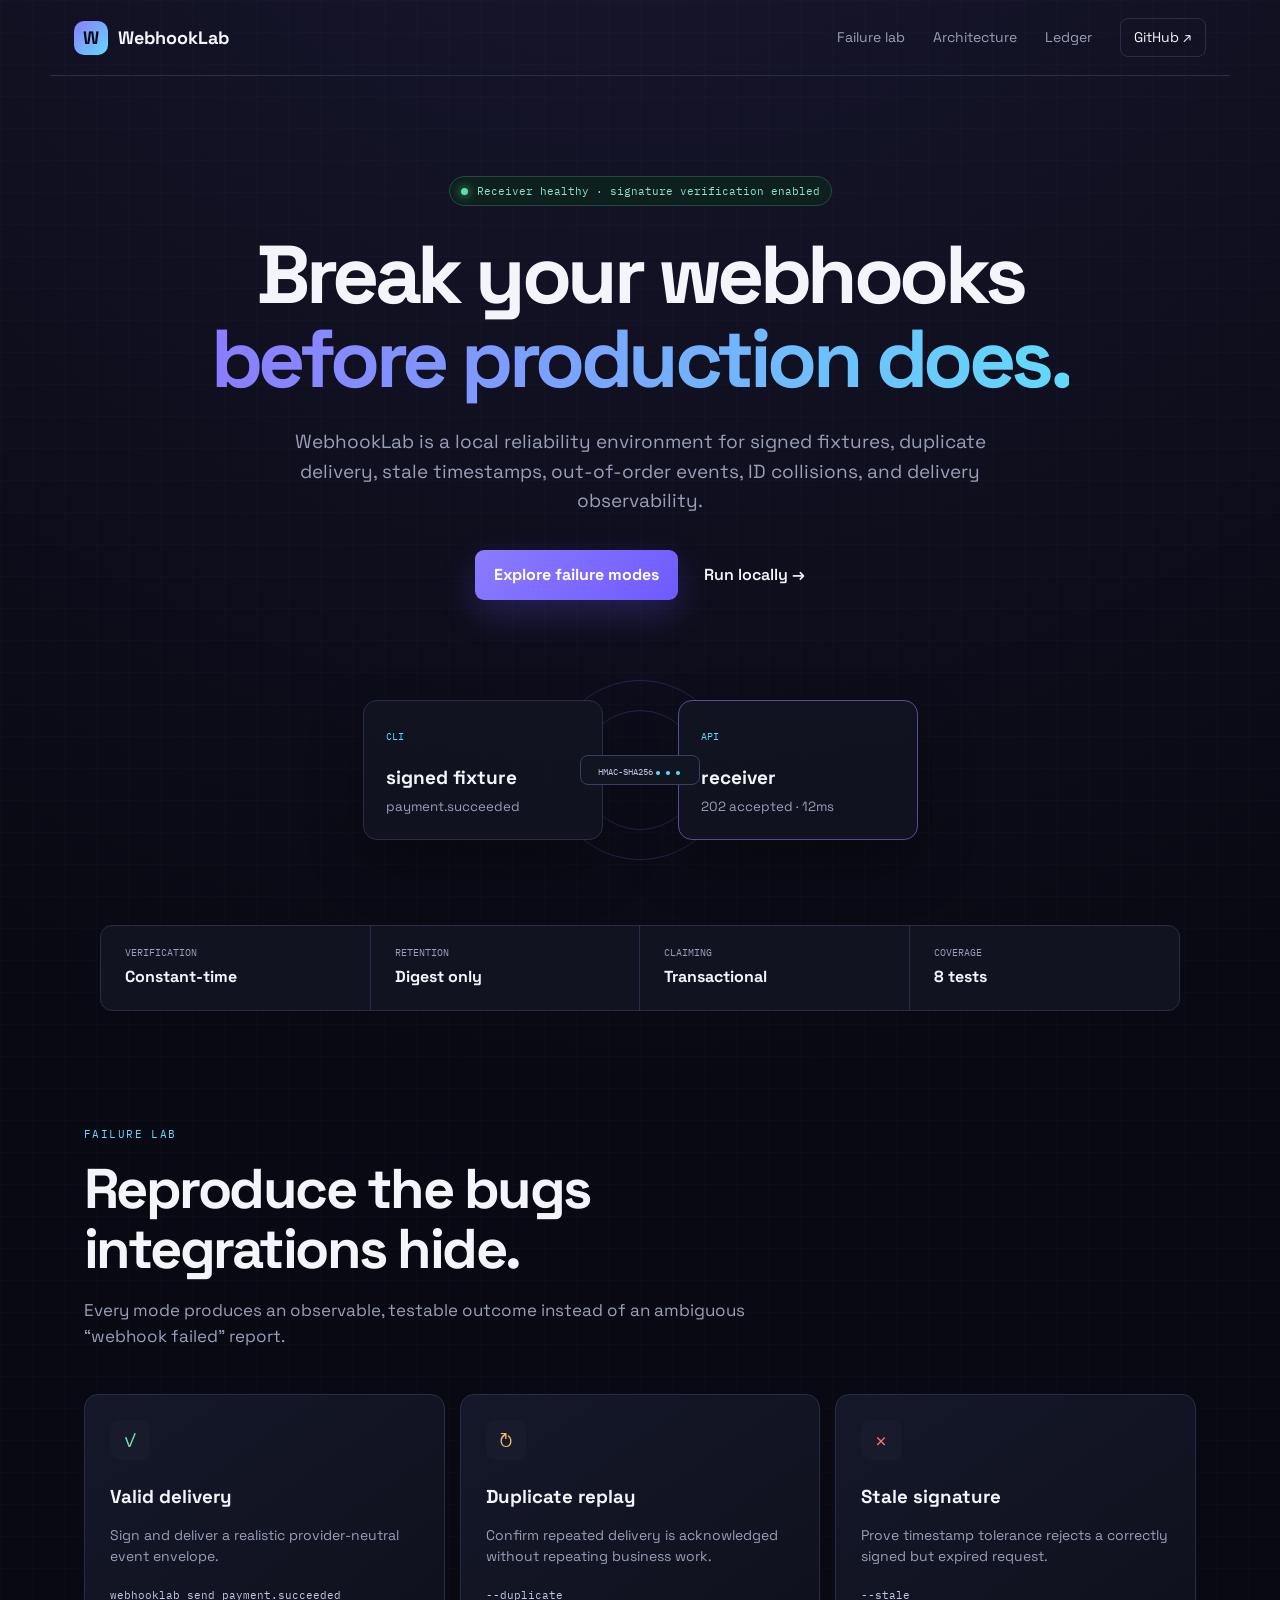
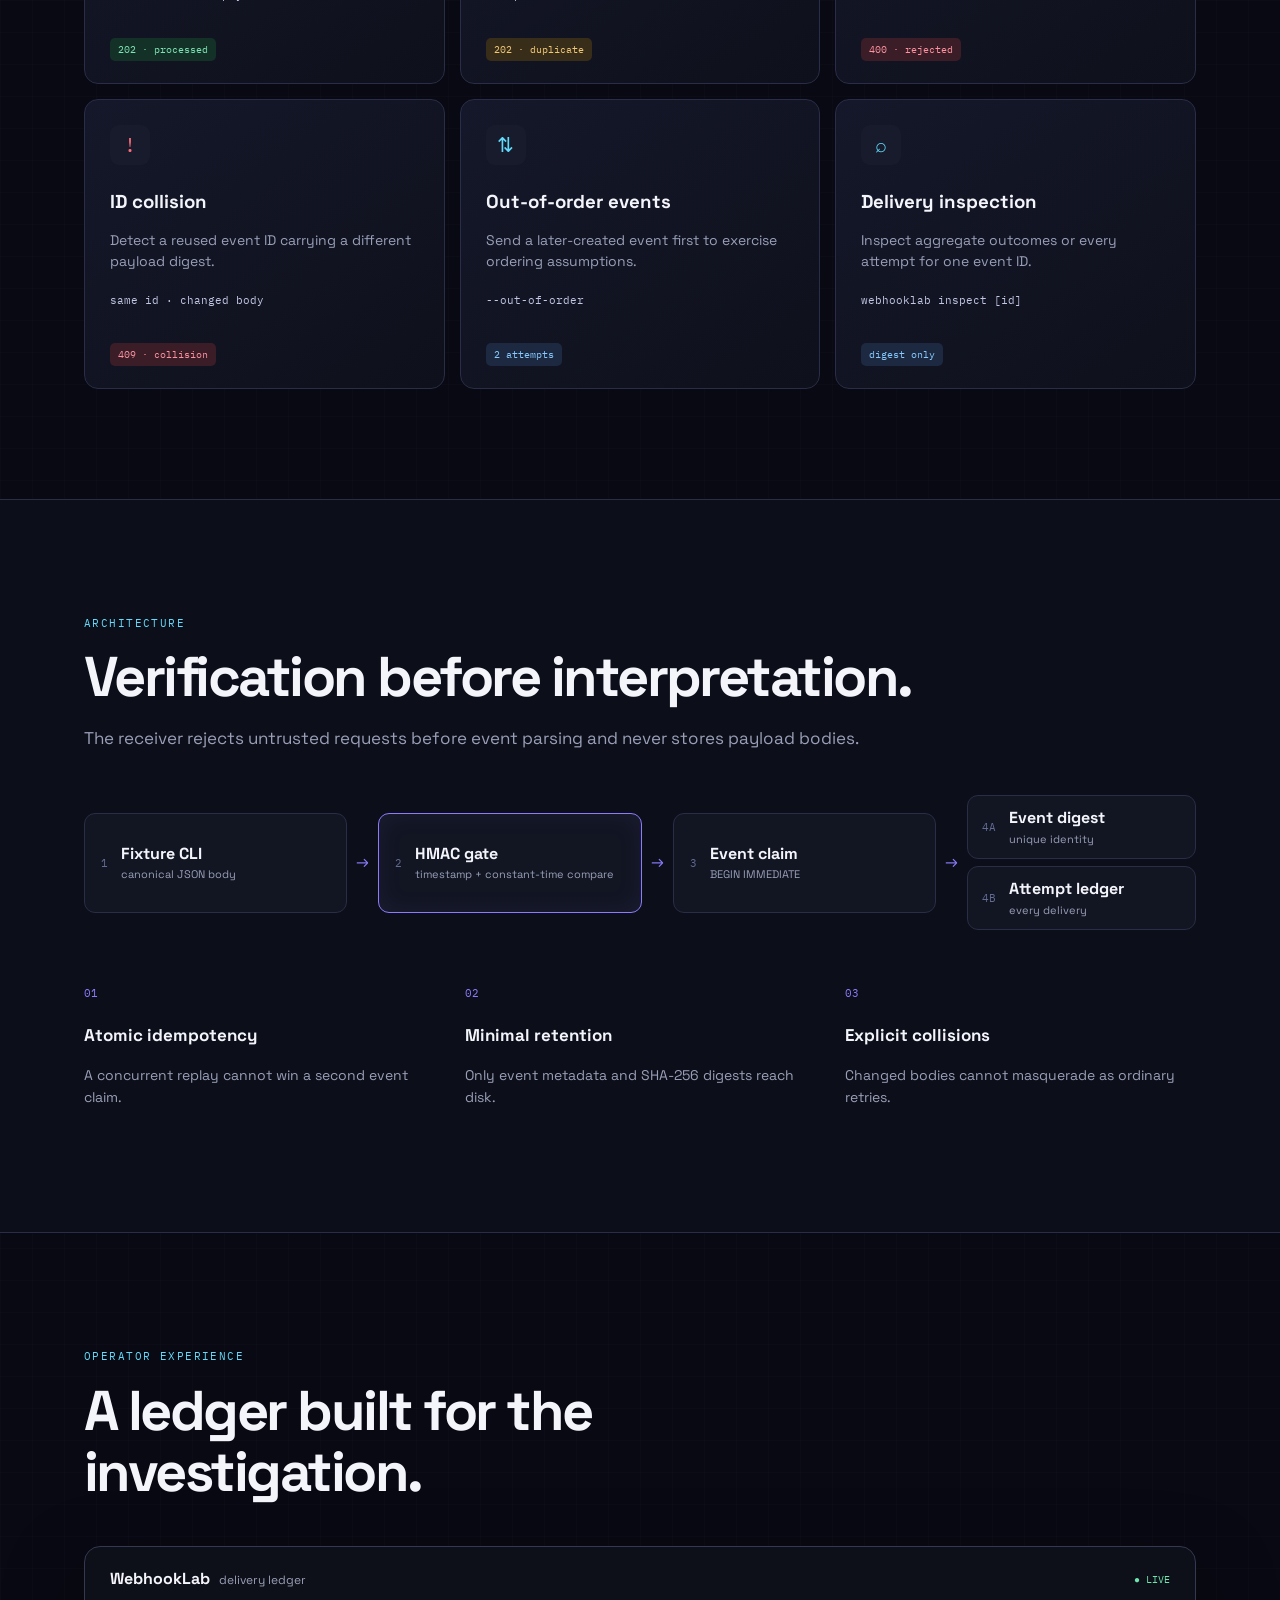
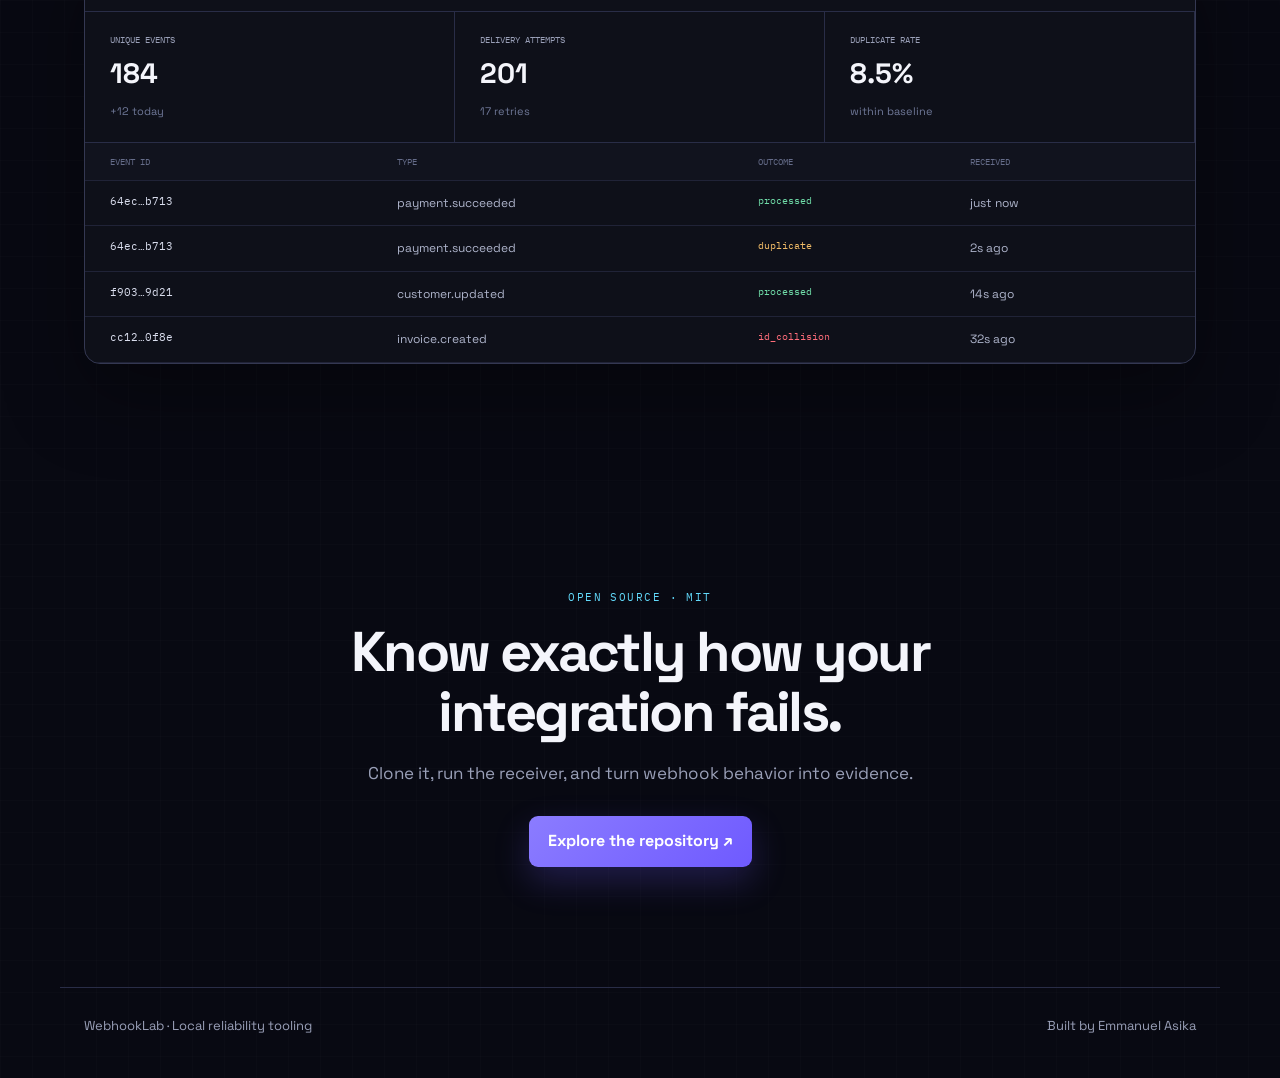
==== docs/index.html @ af089aa2 "Build production-grade support engineering portfolio project" ====
<!doctype html>
<html lang="en">
<head>
  <meta charset="utf-8">
  <meta name="viewport" content="width=device-width, initial-scale=1">
  <meta name="description" content="WebhookLab makes signature, replay, ordering, and delivery failures reproducible.">
  <meta property="og:title" content="WebhookLab — Reliability before production">
  <meta property="og:description" content="A local webhook delivery, replay, and observability lab.">
  <title>WebhookLab — Reliability before production</title>
  <link rel="stylesheet" href="site.css">
</head>
<body>
  <div class="noise"></div>
  <nav>
    <a class="brand" href="#top"><span>W</span> WebhookLab</a>
    <div class="nav-links"><a href="#failure-lab">Failure lab</a><a href="#architecture">Architecture</a><a href="#ledger">Ledger</a><a class="github" href="https://github.com/Emmanuelasika/WebhookLab">GitHub ↗</a></div>
  </nav>

  <main id="top">
    <section class="hero">
      <div class="signal"><i></i> Receiver healthy · signature verification enabled</div>
      <h1>Break your webhooks<br><em>before production does.</em></h1>
      <p>WebhookLab is a local reliability environment for signed fixtures, duplicate delivery, stale timestamps, out-of-order events, ID collisions, and delivery observability.</p>
      <div class="actions"><a class="primary" href="#failure-lab">Explore failure modes</a><a href="https://github.com/Emmanuelasika/WebhookLab#quick-start">Run locally →</a></div>
      <div class="delivery-visual">
        <div class="endpoint source"><span>CLI</span><b>signed fixture</b><small>payment.succeeded</small></div>
        <div class="packet"><span>HMAC-SHA256</span><i></i><i></i><i></i></div>
        <div class="endpoint receiver"><span>API</span><b>receiver</b><small>202 accepted · 12ms</small></div>
        <div class="pulse p1"></div><div class="pulse p2"></div>
      </div>
    </section>

    <section class="metrics">
      <div><span>Verification</span><strong>Constant-time</strong></div>
      <div><span>Retention</span><strong>Digest only</strong></div>
      <div><span>Claiming</span><strong>Transactional</strong></div>
      <div><span>Coverage</span><strong>8 tests</strong></div>
    </section>

    <section id="failure-lab" class="section">
      <div class="heading"><span>FAILURE LAB</span><h2>Reproduce the bugs integrations hide.</h2><p>Every mode produces an observable, testable outcome instead of an ambiguous “webhook failed” report.</p></div>
      <div class="modes">
        <article><div class="icon good">✓</div><h3>Valid delivery</h3><p>Sign and deliver a realistic provider-neutral event envelope.</p><code>webhooklab send payment.succeeded</code><span class="result ok">202 · processed</span></article>
        <article><div class="icon warn">↻</div><h3>Duplicate replay</h3><p>Confirm repeated delivery is acknowledged without repeating business work.</p><code>--duplicate</code><span class="result duplicate">202 · duplicate</span></article>
        <article><div class="icon bad">×</div><h3>Stale signature</h3><p>Prove timestamp tolerance rejects a correctly signed but expired request.</p><code>--stale</code><span class="result rejected">400 · rejected</span></article>
        <article><div class="icon collision">!</div><h3>ID collision</h3><p>Detect a reused event ID carrying a different payload digest.</p><code>same id · changed body</code><span class="result rejected">409 · collision</span></article>
        <article><div class="icon order">⇅</div><h3>Out-of-order events</h3><p>Send a later-created event first to exercise ordering assumptions.</p><code>--out-of-order</code><span class="result neutral">2 attempts</span></article>
        <article><div class="icon inspect">⌕</div><h3>Delivery inspection</h3><p>Inspect aggregate outcomes or every attempt for one event ID.</p><code>webhooklab inspect [id]</code><span class="result neutral">digest only</span></article>
      </div>
    </section>

    <section id="architecture" class="section dark-band">
      <div class="heading"><span>ARCHITECTURE</span><h2>Verification before interpretation.</h2><p>The receiver rejects untrusted requests before event parsing and never stores payload bodies.</p></div>
      <div class="architecture">
        <div class="lane"><b>1</b><div><strong>Fixture CLI</strong><small>canonical JSON body</small></div></div><i>→</i>
        <div class="lane key"><b>2</b><div><strong>HMAC gate</strong><small>timestamp + constant-time compare</small></div></div><i>→</i>
        <div class="lane"><b>3</b><div><strong>Event claim</strong><small>BEGIN IMMEDIATE</small></div></div><i>→</i>
        <div class="branch"><div class="lane"><b>4A</b><div><strong>Event digest</strong><small>unique identity</small></div></div><div class="lane"><b>4B</b><div><strong>Attempt ledger</strong><small>every delivery</small></div></div></div>
      </div>
      <div class="invariants"><div><b>01</b><h3>Atomic idempotency</h3><p>A concurrent replay cannot win a second event claim.</p></div><div><b>02</b><h3>Minimal retention</h3><p>Only event metadata and SHA-256 digests reach disk.</p></div><div><b>03</b><h3>Explicit collisions</h3><p>Changed bodies cannot masquerade as ordinary retries.</p></div></div>
    </section>

    <section id="ledger" class="section">
      <div class="heading"><span>OPERATOR EXPERIENCE</span><h2>A ledger built for the investigation.</h2></div>
      <div class="dashboard">
        <div class="dash-top"><div><b>WebhookLab</b><span>delivery ledger</span></div><span class="live">● LIVE</span></div>
        <div class="dash-metrics"><div><small>UNIQUE EVENTS</small><strong>184</strong><em>+12 today</em></div><div><small>DELIVERY ATTEMPTS</small><strong>201</strong><em>17 retries</em></div><div><small>DUPLICATE RATE</small><strong>8.5%</strong><em>within baseline</em></div></div>
        <div class="table">
          <div class="tr head"><span>EVENT ID</span><span>TYPE</span><span>OUTCOME</span><span>RECEIVED</span></div>
          <div class="tr"><code>64ec…b713</code><span>payment.succeeded</span><b class="ok">processed</b><span>just now</span></div>
          <div class="tr"><code>64ec…b713</code><span>payment.succeeded</span><b class="dupe">duplicate</b><span>2s ago</span></div>
          <div class="tr"><code>f903…9d21</code><span>customer.updated</span><b class="ok">processed</b><span>14s ago</span></div>
          <div class="tr"><code>cc12…0f8e</code><span>invoice.created</span><b class="fail">id_collision</b><span>32s ago</span></div>
        </div>
      </div>
    </section>

    <section class="section final"><span>OPEN SOURCE · MIT</span><h2>Know exactly how your integration fails.</h2><p>Clone it, run the receiver, and turn webhook behavior into evidence.</p><a class="primary" href="https://github.com/Emmanuelasika/WebhookLab">Explore the repository ↗</a></section>
  </main>
  <footer><span>WebhookLab · Local reliability tooling</span><a href="https://github.com/Emmanuelasika">Built by Emmanuel Asika</a></footer>
</body>
</html>
---- docs/site.css ----
@import url('https://fonts.googleapis.com/css2?family=IBM+Plex+Mono:wght@400;500&family=Space+Grotesk:wght@400;500;600;700&display=swap');
:root{--bg:#080912;--panel:#111321;--panel2:#15182a;--line:#292d47;--text:#f4f5fb;--muted:#999fb7;--violet:#8b7cff;--cyan:#62dafb;--red:#ff6d7a;--amber:#f2bc67;--mono:'IBM Plex Mono',monospace;--sans:'Space Grotesk',sans-serif}*{box-sizing:border-box}html{scroll-behavior:smooth}body{margin:0;background:var(--bg);color:var(--text);font-family:var(--sans);line-height:1.55;background-image:radial-gradient(circle at 50% -10%,rgba(139,124,255,.14),transparent 32%),linear-gradient(rgba(255,255,255,.012) 1px,transparent 1px),linear-gradient(90deg,rgba(255,255,255,.012) 1px,transparent 1px);background-size:auto,32px 32px,32px 32px}.noise{display:none}a{color:inherit;text-decoration:none}nav{height:76px;max-width:1180px;padding:0 24px;margin:auto;display:flex;align-items:center;justify-content:space-between;border-bottom:1px solid var(--line)}.brand{font-size:18px;font-weight:700;display:flex;align-items:center;gap:10px}.brand span{width:34px;height:34px;display:grid;place-items:center;background:linear-gradient(135deg,var(--violet),var(--cyan));border-radius:10px;color:#090a11}.nav-links{display:flex;align-items:center;gap:28px;font-size:14px;color:var(--muted)}.nav-links a:hover{color:var(--text)}.github{padding:8px 13px;border:1px solid var(--line);border-radius:8px;color:var(--text)!important}.hero{max-width:1100px;margin:auto;text-align:center;padding:100px 24px 60px}.signal{display:inline-flex;gap:9px;align-items:center;padding:7px 11px;border:1px solid #224b43;background:#0d201e;border-radius:999px;color:#8de3c3;font:11px var(--mono)}.signal i{width:7px;height:7px;background:#62dda9;border-radius:50%;box-shadow:0 0 10px #62dda9}.hero h1{font-size:clamp(48px,7vw,82px);line-height:1.02;letter-spacing:-.055em;margin:27px auto}.hero h1 em{font-style:normal;background:linear-gradient(90deg,var(--violet),var(--cyan));-webkit-background-clip:text;background-clip:text;color:transparent}.hero>p{max-width:740px;margin:auto;color:var(--muted);font-size:19px}.actions{display:flex;align-items:center;justify-content:center;gap:26px;margin-top:34px;font-weight:600}.primary{display:inline-flex;background:linear-gradient(135deg,var(--violet),#6f5aff);padding:13px 19px;border-radius:9px;color:white;font-weight:700;box-shadow:0 14px 35px rgba(111,90,255,.24)}.delivery-visual{position:relative;margin:75px auto 0;max-width:820px;min-height:190px;display:flex;align-items:center;justify-content:center;gap:75px}.endpoint{position:relative;z-index:2;width:240px;text-align:left;padding:22px;border:1px solid var(--line);background:rgba(17,19,33,.96);border-radius:14px;box-shadow:0 25px 55px rgba(0,0,0,.3)}.endpoint>span{font:10px var(--mono);color:var(--cyan)}.endpoint b,.endpoint small{display:block}.endpoint b{font-size:19px;margin:15px 0 4px}.endpoint small{color:var(--muted)}.receiver{border-color:#554e97}.packet{position:absolute;left:50%;transform:translateX(-50%);width:120px;padding:7px;border:1px solid #39405f;border-radius:8px;background:#111522;font:9px var(--mono);color:#bdc4e4;z-index:3}.packet i{display:inline-block;width:4px;height:4px;border-radius:50%;background:var(--cyan);margin:8px 3px 0}.pulse{position:absolute;border:1px solid rgba(139,124,255,.2);width:120px;height:120px;border-radius:50%;left:50%;top:35px;transform:translateX(-50%)}.p2{width:180px;height:180px;top:5px}.metrics{max-width:1080px;margin:auto;display:grid;grid-template-columns:repeat(4,1fr);border:1px solid var(--line);border-radius:12px;background:var(--panel);overflow:hidden}.metrics div{padding:20px 24px;border-right:1px solid var(--line)}.metrics div:last-child{border:0}.metrics span,.metrics strong{display:block}.metrics span{color:var(--muted);font:10px var(--mono);text-transform:uppercase}.metrics strong{font-size:16px;margin-top:6px}.section{max-width:1160px;margin:auto;padding:110px 24px}.heading{max-width:700px;margin-bottom:44px}.heading>span,.final>span{font:11px var(--mono);letter-spacing:.13em;color:var(--cyan)}.heading h2,.final h2{font-size:clamp(36px,5vw,56px);line-height:1.08;letter-spacing:-.045em;margin:13px 0}.heading p,.final p{font-size:17px;color:var(--muted)}.modes{display:grid;grid-template-columns:repeat(3,1fr);gap:15px}.modes article{position:relative;min-height:290px;padding:25px;background:linear-gradient(145deg,var(--panel2),#0e101b);border:1px solid var(--line);border-radius:14px}.icon{width:40px;height:40px;display:grid;place-items:center;border-radius:9px;font:20px var(--mono);background:#171b2c}.icon.good{color:#70dda9}.icon.warn{color:var(--amber)}.icon.bad,.icon.collision{color:var(--red)}.icon.order,.icon.inspect{color:var(--cyan)}.modes h3{margin:22px 0 7px}.modes p{color:var(--muted);font-size:14px}.modes code{font:11px var(--mono);color:#c2c7e3}.result{position:absolute;bottom:22px;left:25px;font:10px var(--mono);padding:5px 8px;border-radius:5px}.result.ok{background:#133127;color:#7ee4b4}.result.duplicate{background:#382d19;color:#f1c778}.result.rejected{background:#3a1d26;color:#ff92a0}.result.neutral{background:#1c2940;color:#87caff}.dark-band{max-width:none;background:#0c0e19;border-top:1px solid var(--line);border-bottom:1px solid var(--line)}.dark-band>.heading,.architecture,.invariants{max-width:1112px;margin-left:auto;margin-right:auto}.architecture{display:flex;align-items:center}.architecture>i{font-style:normal;color:var(--violet);padding:0 9px}.lane{flex:1;min-height:100px;padding:16px;border:1px solid var(--line);border-radius:11px;background:#121522;display:flex;gap:13px;align-items:center}.lane b{font:11px var(--mono);color:#626b91}.lane strong,.lane small{display:block}.lane small{color:var(--muted);font-size:11px}.lane.key{border-color:var(--violet);box-shadow:inset 0 0 25px rgba(139,124,255,.08)}.branch{display:grid;gap:7px;flex:1}.branch .lane{min-height:48px;padding:10px 14px}.invariants{display:grid;grid-template-columns:repeat(3,1fr);gap:30px;margin-top:50px}.invariants b{font:11px var(--mono);color:var(--violet)}.invariants h3{font-size:17px}.invariants p{color:var(--muted);font-size:14px}.dashboard{border:1px solid #343852;background:#0e1019;border-radius:16px;box-shadow:0 30px 80px rgba(0,0,0,.35);overflow:hidden}.dash-top{height:65px;display:flex;align-items:center;justify-content:space-between;padding:0 25px;border-bottom:1px solid var(--line)}.dash-top div span{color:var(--muted);font-size:12px;margin-left:9px}.live{font:10px var(--mono);color:#6ee5ad}.dash-metrics{display:grid;grid-template-columns:repeat(3,1fr);border-bottom:1px solid var(--line)}.dash-metrics div{padding:22px 25px;border-right:1px solid var(--line)}.dash-metrics small,.dash-metrics strong,.dash-metrics em{display:block}.dash-metrics small{font:9px var(--mono);color:var(--muted)}.dash-metrics strong{font-size:28px;margin:7px 0}.dash-metrics em{font-style:normal;color:#6f7898;font-size:11px}.tr{display:grid;grid-template-columns:1.1fr 1.4fr .8fr .8fr;gap:12px;padding:13px 25px;border-bottom:1px solid #202337;font-size:12px;color:#aeb4cb}.tr.head{font:9px var(--mono);color:#656c89;background:#11131e}.tr code{font:11px var(--mono);color:#d9dded}.tr b{font:10px var(--mono)}.ok{color:#70dda9}.dupe{color:var(--amber)}.fail{color:var(--red)}.final{text-align:center;max-width:800px;padding-bottom:120px}.final p{margin-bottom:30px}footer{max-width:1160px;margin:auto;padding:28px 24px 42px;border-top:1px solid var(--line);display:flex;justify-content:space-between;color:var(--muted);font-size:13px}@media(max-width:850px){.nav-links>a:not(.github){display:none}.metrics{grid-template-columns:1fr 1fr}.metrics div:nth-child(2){border-right:0}.modes,.invariants{grid-template-columns:1fr 1fr}.architecture{display:grid;grid-template-columns:1fr}.architecture>i{text-align:center;transform:rotate(90deg)}.delivery-visual{gap:20px}.endpoint{width:210px}.packet{display:none}}@media(max-width:600px){.hero{padding-top:70px}.actions{flex-direction:column}.delivery-visual{display:grid;gap:15px}.endpoint{width:100%}.pulse{display:none}.modes,.invariants,.metrics,.dash-metrics{grid-template-columns:1fr}.metrics div,.dash-metrics div{border-right:0;border-bottom:1px solid var(--line)}.tr{grid-template-columns:1fr 1.2fr .8fr}.tr span:last-child{display:none}footer{display:block}footer a{display:block;margin-top:8px}}
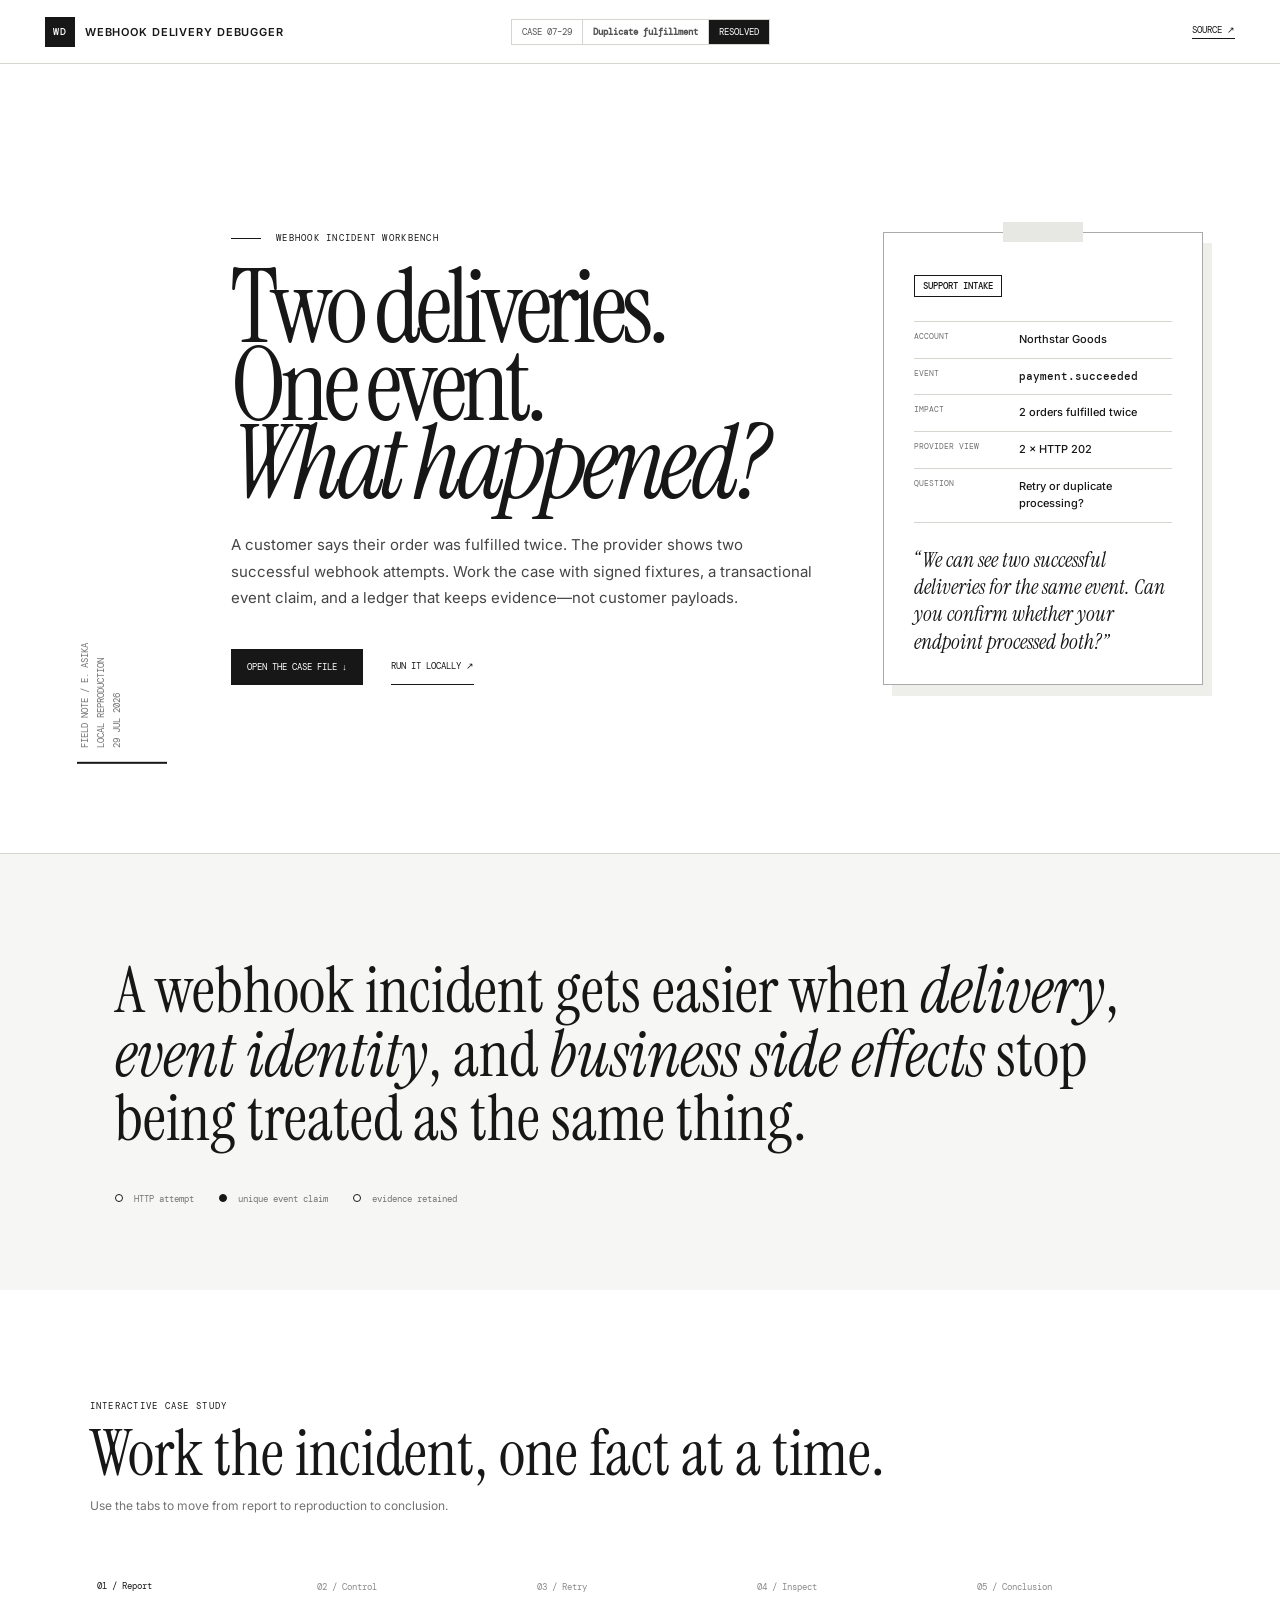
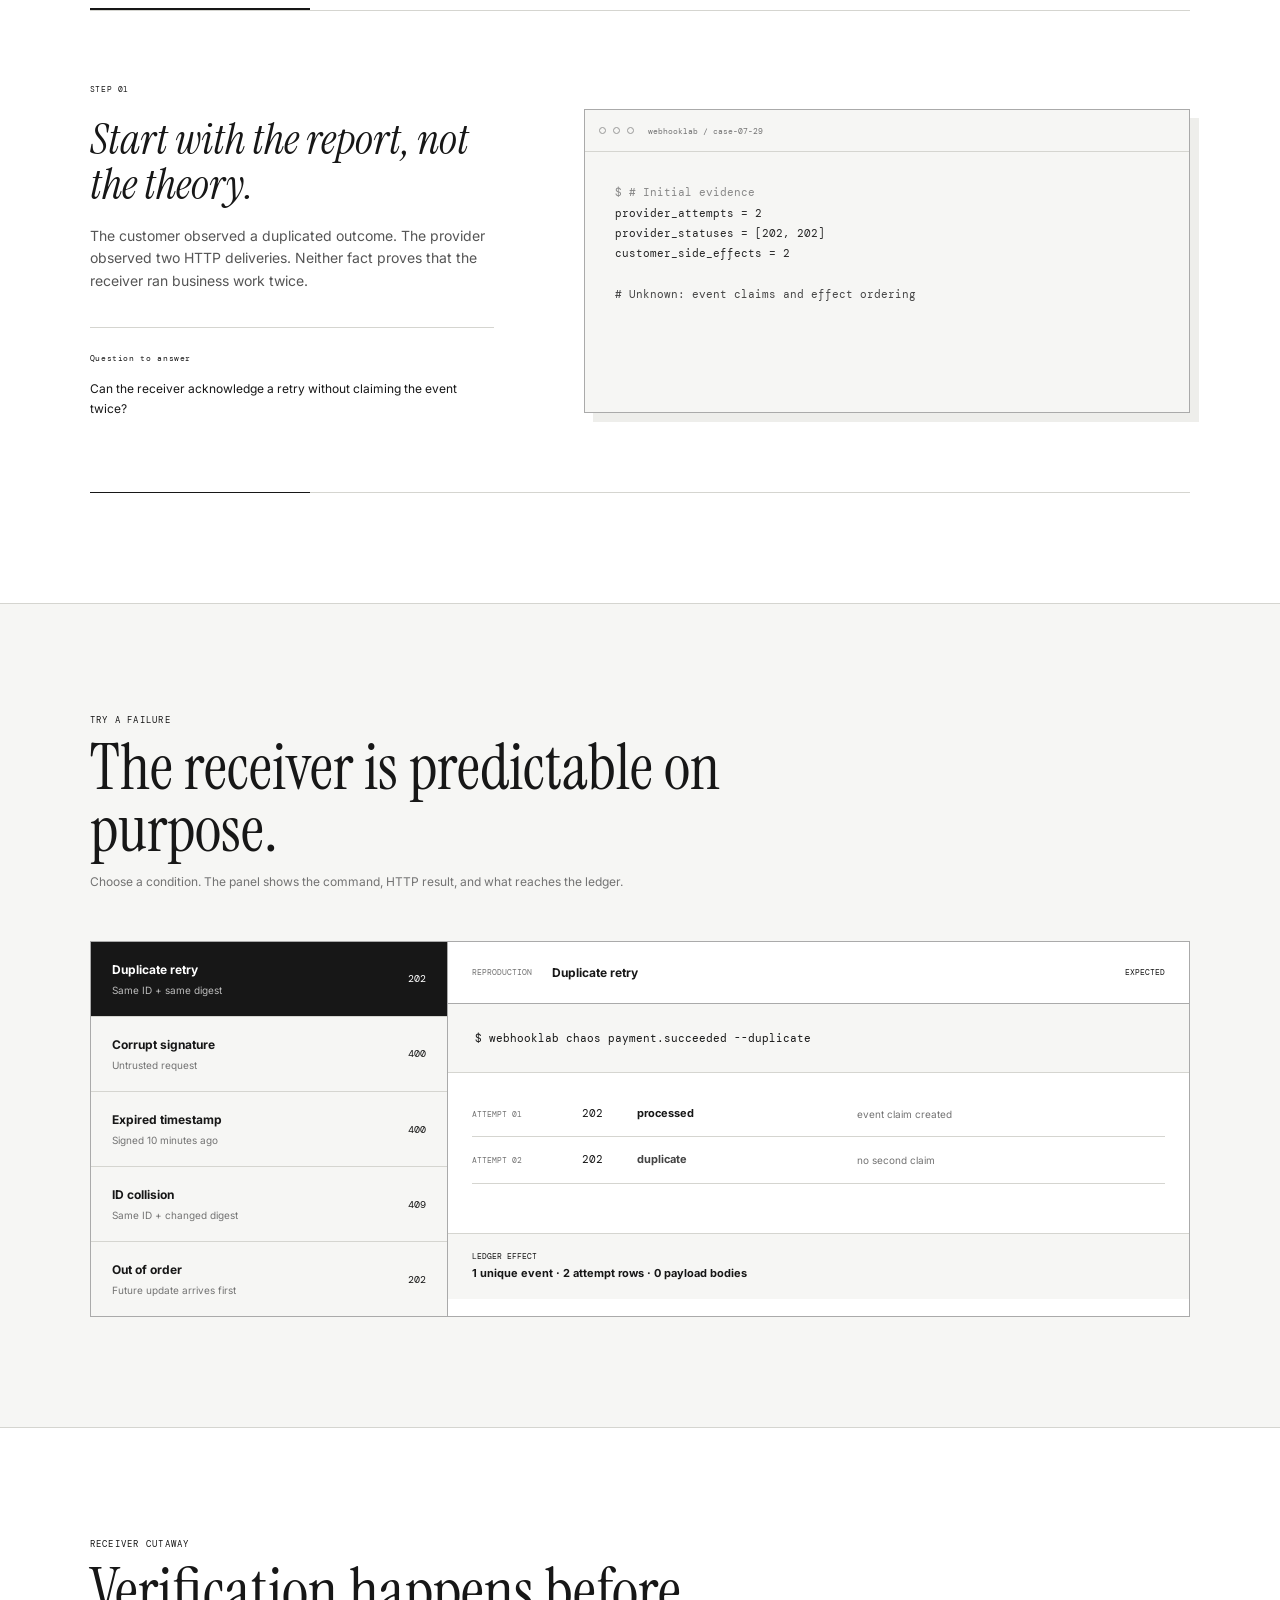
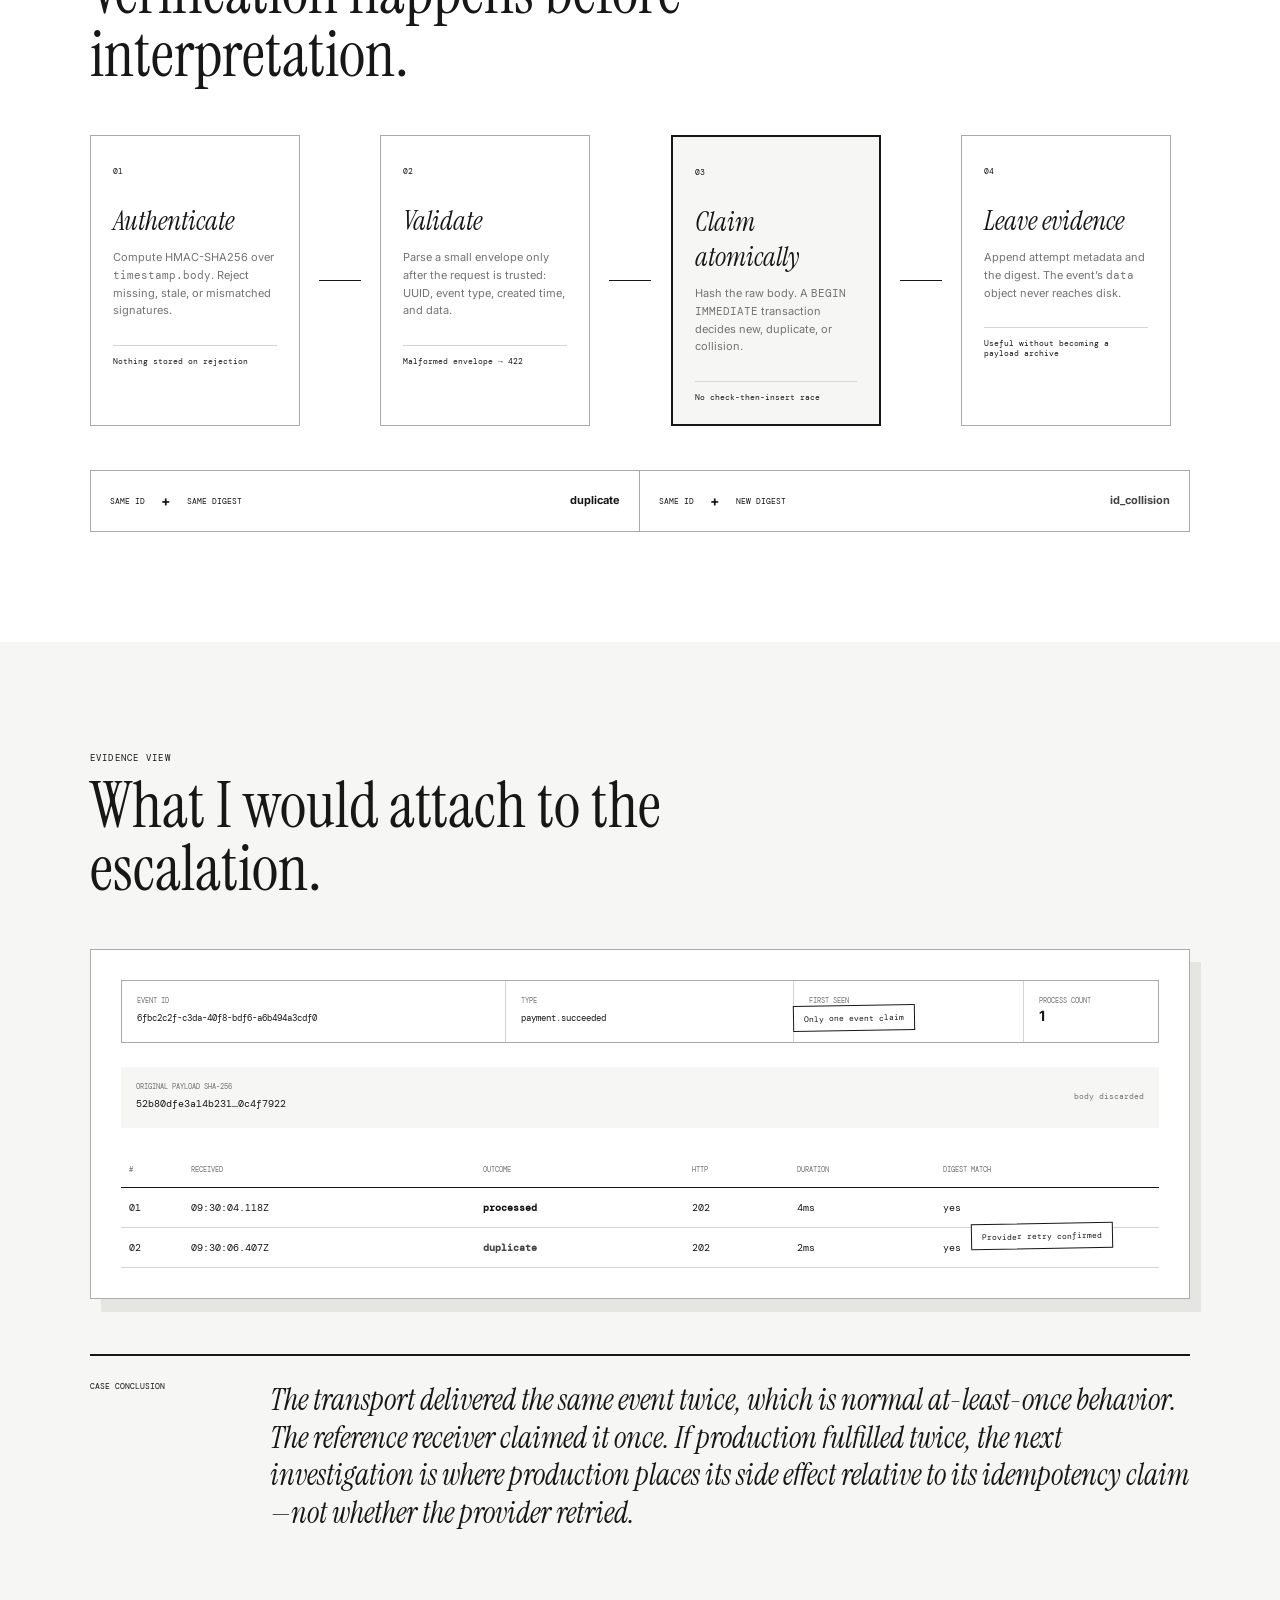
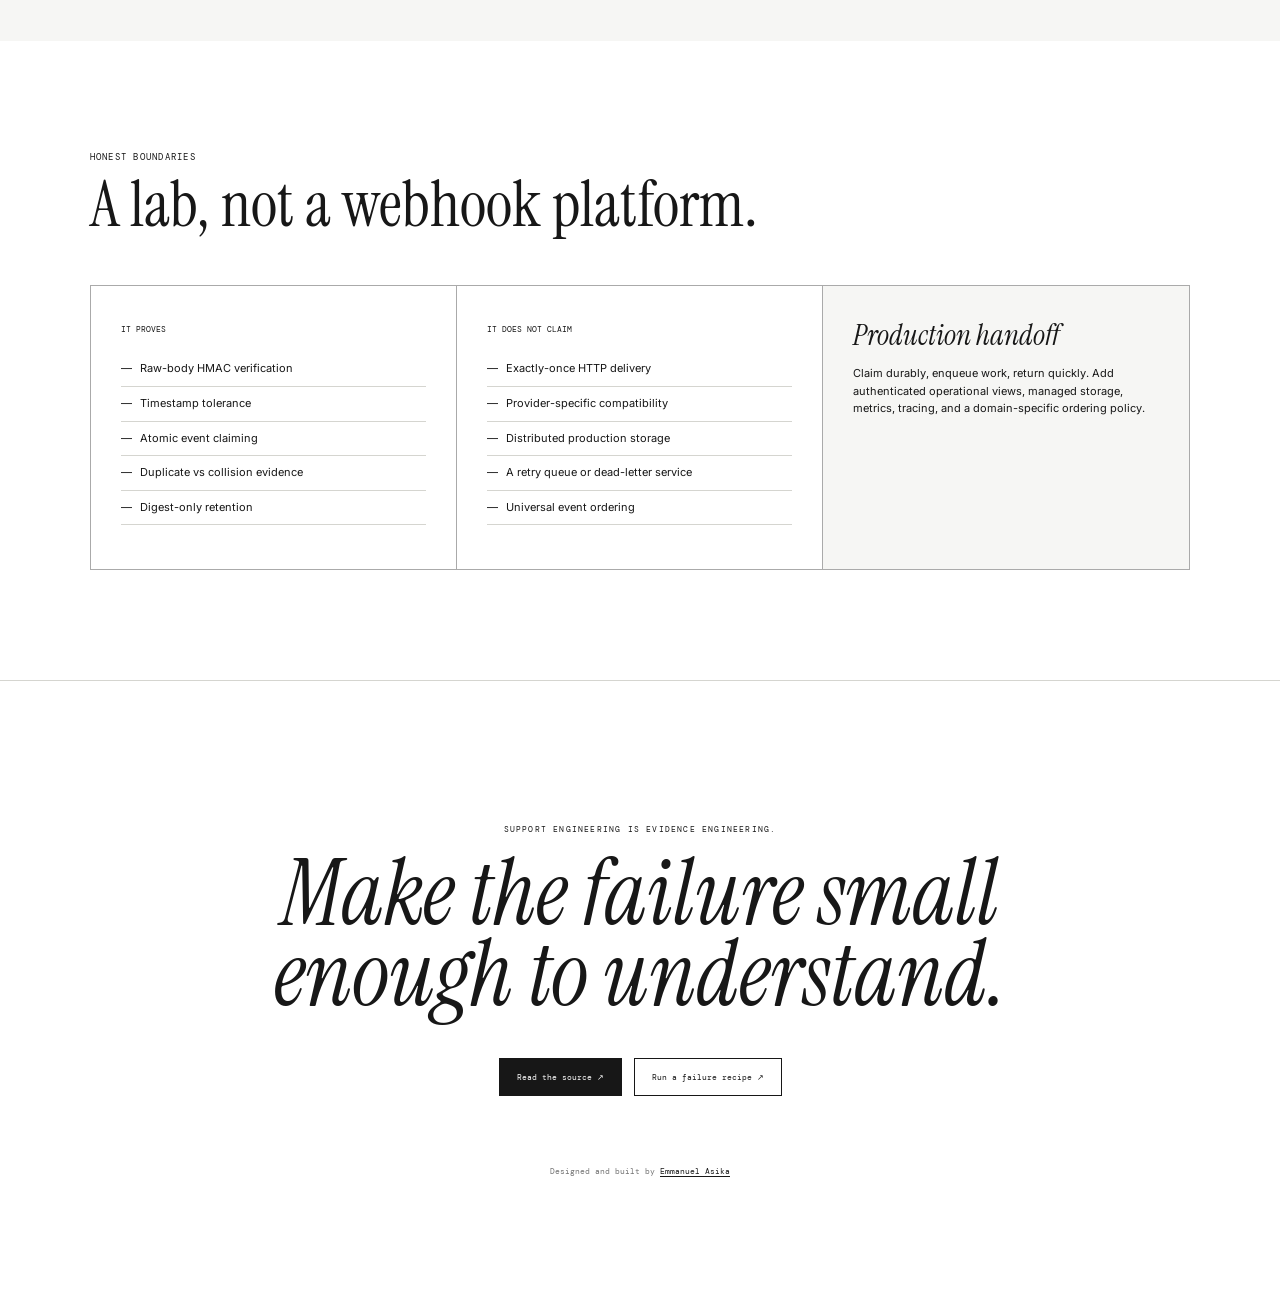
==== commit ee5e98b2: "docs: rebuild project story and live walkthrough" ====
--- a/docs/index.html
+++ b/docs/index.html
@@ -3,80 +3,209 @@
 <head>
   <meta charset="utf-8">
   <meta name="viewport" content="width=device-width, initial-scale=1">
-  <meta name="description" content="WebhookLab makes signature, replay, ordering, and delivery failures reproducible.">
-  <meta property="og:title" content="WebhookLab — Reliability before production">
-  <meta property="og:description" content="A local webhook delivery, replay, and observability lab.">
-  <title>WebhookLab — Reliability before production</title>
+  <meta name="description" content="Follow a duplicate webhook investigation from the first support report to an evidence-backed conclusion.">
+  <meta property="og:title" content="Webhook Delivery Debugger — The duplicate delivery case">
+  <meta property="og:description" content="An interactive webhook incident notebook by Emmanuel Asika.">
+  <title>Webhook Delivery Debugger / Incident notebook 07–29</title>
   <link rel="stylesheet" href="site.css">
 </head>
 <body>
-  <div class="noise"></div>
-  <nav>
-    <a class="brand" href="#top"><span>W</span> WebhookLab</a>
-    <div class="nav-links"><a href="#failure-lab">Failure lab</a><a href="#architecture">Architecture</a><a href="#ledger">Ledger</a><a class="github" href="https://github.com/Emmanuelasika/WebhookLab">GitHub ↗</a></div>
-  </nav>
+  <header class="casebar">
+    <a class="wordmark" href="#top"><span>WD</span> WEBHOOK DELIVERY DEBUGGER</a>
+    <div class="case-meta"><span>CASE 07–29</span><b>Duplicate fulfillment</b><i>RESOLVED</i></div>
+    <a class="repo" href="https://github.com/Emmanuelasika/webhook-delivery-debugger">SOURCE ↗</a>
+  </header>
 
   <main id="top">
-    <section class="hero">
-      <div class="signal"><i></i> Receiver healthy · signature verification enabled</div>
-      <h1>Break your webhooks<br><em>before production does.</em></h1>
-      <p>WebhookLab is a local reliability environment for signed fixtures, duplicate delivery, stale timestamps, out-of-order events, ID collisions, and delivery observability.</p>
-      <div class="actions"><a class="primary" href="#failure-lab">Explore failure modes</a><a href="https://github.com/Emmanuelasika/WebhookLab#quick-start">Run locally →</a></div>
-      <div class="delivery-visual">
-        <div class="endpoint source"><span>CLI</span><b>signed fixture</b><small>payment.succeeded</small></div>
-        <div class="packet"><span>HMAC-SHA256</span><i></i><i></i><i></i></div>
-        <div class="endpoint receiver"><span>API</span><b>receiver</b><small>202 accepted · 12ms</small></div>
-        <div class="pulse p1"></div><div class="pulse p2"></div>
-      </div>
-    </section>
-
-    <section class="metrics">
-      <div><span>Verification</span><strong>Constant-time</strong></div>
-      <div><span>Retention</span><strong>Digest only</strong></div>
-      <div><span>Claiming</span><strong>Transactional</strong></div>
-      <div><span>Coverage</span><strong>8 tests</strong></div>
-    </section>
-
-    <section id="failure-lab" class="section">
-      <div class="heading"><span>FAILURE LAB</span><h2>Reproduce the bugs integrations hide.</h2><p>Every mode produces an observable, testable outcome instead of an ambiguous “webhook failed” report.</p></div>
-      <div class="modes">
-        <article><div class="icon good">✓</div><h3>Valid delivery</h3><p>Sign and deliver a realistic provider-neutral event envelope.</p><code>webhooklab send payment.succeeded</code><span class="result ok">202 · processed</span></article>
-        <article><div class="icon warn">↻</div><h3>Duplicate replay</h3><p>Confirm repeated delivery is acknowledged without repeating business work.</p><code>--duplicate</code><span class="result duplicate">202 · duplicate</span></article>
-        <article><div class="icon bad">×</div><h3>Stale signature</h3><p>Prove timestamp tolerance rejects a correctly signed but expired request.</p><code>--stale</code><span class="result rejected">400 · rejected</span></article>
-        <article><div class="icon collision">!</div><h3>ID collision</h3><p>Detect a reused event ID carrying a different payload digest.</p><code>same id · changed body</code><span class="result rejected">409 · collision</span></article>
-        <article><div class="icon order">⇅</div><h3>Out-of-order events</h3><p>Send a later-created event first to exercise ordering assumptions.</p><code>--out-of-order</code><span class="result neutral">2 attempts</span></article>
-        <article><div class="icon inspect">⌕</div><h3>Delivery inspection</h3><p>Inspect aggregate outcomes or every attempt for one event ID.</p><code>webhooklab inspect [id]</code><span class="result neutral">digest only</span></article>
-      </div>
-    </section>
-
-    <section id="architecture" class="section dark-band">
-      <div class="heading"><span>ARCHITECTURE</span><h2>Verification before interpretation.</h2><p>The receiver rejects untrusted requests before event parsing and never stores payload bodies.</p></div>
-      <div class="architecture">
-        <div class="lane"><b>1</b><div><strong>Fixture CLI</strong><small>canonical JSON body</small></div></div><i>→</i>
-        <div class="lane key"><b>2</b><div><strong>HMAC gate</strong><small>timestamp + constant-time compare</small></div></div><i>→</i>
-        <div class="lane"><b>3</b><div><strong>Event claim</strong><small>BEGIN IMMEDIATE</small></div></div><i>→</i>
-        <div class="branch"><div class="lane"><b>4A</b><div><strong>Event digest</strong><small>unique identity</small></div></div><div class="lane"><b>4B</b><div><strong>Attempt ledger</strong><small>every delivery</small></div></div></div>
-      </div>
-      <div class="invariants"><div><b>01</b><h3>Atomic idempotency</h3><p>A concurrent replay cannot win a second event claim.</p></div><div><b>02</b><h3>Minimal retention</h3><p>Only event metadata and SHA-256 digests reach disk.</p></div><div><b>03</b><h3>Explicit collisions</h3><p>Changed bodies cannot masquerade as ordinary retries.</p></div></div>
-    </section>
-
-    <section id="ledger" class="section">
-      <div class="heading"><span>OPERATOR EXPERIENCE</span><h2>A ledger built for the investigation.</h2></div>
-      <div class="dashboard">
-        <div class="dash-top"><div><b>WebhookLab</b><span>delivery ledger</span></div><span class="live">● LIVE</span></div>
-        <div class="dash-metrics"><div><small>UNIQUE EVENTS</small><strong>184</strong><em>+12 today</em></div><div><small>DELIVERY ATTEMPTS</small><strong>201</strong><em>17 retries</em></div><div><small>DUPLICATE RATE</small><strong>8.5%</strong><em>within baseline</em></div></div>
-        <div class="table">
-          <div class="tr head"><span>EVENT ID</span><span>TYPE</span><span>OUTCOME</span><span>RECEIVED</span></div>
-          <div class="tr"><code>64ec…b713</code><span>payment.succeeded</span><b class="ok">processed</b><span>just now</span></div>
-          <div class="tr"><code>64ec…b713</code><span>payment.succeeded</span><b class="dupe">duplicate</b><span>2s ago</span></div>
-          <div class="tr"><code>f903…9d21</code><span>customer.updated</span><b class="ok">processed</b><span>14s ago</span></div>
-          <div class="tr"><code>cc12…0f8e</code><span>invoice.created</span><b class="fail">id_collision</b><span>32s ago</span></div>
-        </div>
-      </div>
-    </section>
-
-    <section class="section final"><span>OPEN SOURCE · MIT</span><h2>Know exactly how your integration fails.</h2><p>Clone it, run the receiver, and turn webhook behavior into evidence.</p><a class="primary" href="https://github.com/Emmanuelasika/WebhookLab">Explore the repository ↗</a></section>
+    <section class="cover">
+      <div class="margin-note">FIELD NOTE / E. ASIKA<br>LOCAL REPRODUCTION<br>29 JUL 2026</div>
+      <div class="cover-copy">
+        <p class="eyebrow"><span></span> WEBHOOK INCIDENT WORKBENCH</p>
+        <h1>Two deliveries.<br>One event.<br><em>What happened?</em></h1>
+        <p class="lede">A customer says their order was fulfilled twice. The provider shows two successful webhook attempts. Work the case with signed fixtures, a transactional event claim, and a ledger that keeps evidence—not customer payloads.</p>
+        <div class="cover-actions"><a href="#investigation">Open the case file ↓</a><a href="https://github.com/Emmanuelasika/webhook-delivery-debugger#try-the-two-minute-investigation">Run it locally ↗</a></div>
+      </div>
+      <aside class="intake-card">
+        <div class="stamp">SUPPORT INTAKE</div>
+        <dl>
+          <div><dt>Account</dt><dd>Northstar Goods</dd></div>
+          <div><dt>Event</dt><dd><code>payment.succeeded</code></dd></div>
+          <div><dt>Impact</dt><dd>2 orders fulfilled twice</dd></div>
+          <div><dt>Provider view</dt><dd>2 × HTTP 202</dd></div>
+          <div><dt>Question</dt><dd>Retry or duplicate processing?</dd></div>
+        </dl>
+        <p>“We can see two successful deliveries for the same event. Can you confirm whether your endpoint processed both?”</p>
+      </aside>
+    </section>
+
+    <section class="premise">
+      <p class="pullquote">A webhook incident gets easier when <mark>delivery</mark>, <mark>event identity</mark>, and <mark>business side effects</mark> stop being treated as the same thing.</p>
+      <div class="legend">
+        <span><i class="orange"></i> HTTP attempt</span>
+        <span><i class="ink"></i> unique event claim</span>
+        <span><i class="green"></i> evidence retained</span>
+      </div>
+    </section>
+
+    <section id="investigation" class="investigation">
+      <div class="section-title">
+        <p>INTERACTIVE CASE STUDY</p>
+        <h2>Work the incident, one fact at a time.</h2>
+        <span>Use the tabs to move from report to reproduction to conclusion.</span>
+      </div>
+      <div class="case-tabs" role="tablist" aria-label="Investigation stages">
+        <button class="active" data-stage="report" role="tab">01 / Report</button>
+        <button data-stage="control" role="tab">02 / Control</button>
+        <button data-stage="retry" role="tab">03 / Retry</button>
+        <button data-stage="inspect" role="tab">04 / Inspect</button>
+        <button data-stage="conclude" role="tab">05 / Conclusion</button>
+      </div>
+      <div class="case-workspace">
+        <article class="stage-copy">
+          <span id="stage-number">STEP 01</span>
+          <h3 id="stage-title">Start with the report, not the theory.</h3>
+          <p id="stage-body">The customer observed a duplicated outcome. The provider observed two HTTP deliveries. Neither fact proves that the receiver ran business work twice.</p>
+          <div class="finding"><b>Question to answer</b><p id="stage-finding">Can the receiver acknowledge a retry without claiming the event twice?</p></div>
+        </article>
+        <div class="terminal" aria-live="polite">
+          <div class="terminal-bar"><span></span><span></span><span></span><b>webhooklab / case-07-29</b></div>
+          <pre id="stage-terminal"><span class="dim">$ # Initial evidence</span>
+provider_attempts = 2
+provider_statuses = [202, 202]
+customer_side_effects = 2
+
+<span class="amber"># Unknown: event claims and effect ordering</span></pre>
+        </div>
+      </div>
+      <div class="progress"><span id="progress-fill"></span></div>
+    </section>
+
+    <section id="failure-lab" class="lab">
+      <div class="section-title">
+        <p>TRY A FAILURE</p>
+        <h2>The receiver is predictable on purpose.</h2>
+        <span>Choose a condition. The panel shows the command, HTTP result, and what reaches the ledger.</span>
+      </div>
+      <div class="lab-grid">
+        <div class="scenario-list">
+          <button class="active" data-scenario="duplicate"><b>Duplicate retry</b><span>Same ID + same digest</span><em>202</em></button>
+          <button data-scenario="bad-signature"><b>Corrupt signature</b><span>Untrusted request</span><em>400</em></button>
+          <button data-scenario="stale"><b>Expired timestamp</b><span>Signed 10 minutes ago</span><em>400</em></button>
+          <button data-scenario="collision"><b>ID collision</b><span>Same ID + changed digest</span><em>409</em></button>
+          <button data-scenario="ordering"><b>Out of order</b><span>Future update arrives first</span><em>202</em></button>
+        </div>
+        <div class="evidence-panel">
+          <div class="evidence-head"><span>REPRODUCTION</span><b id="scenario-name">Duplicate retry</b><i id="scenario-status">EXPECTED</i></div>
+          <pre id="scenario-command">$ webhooklab chaos payment.succeeded --duplicate</pre>
+          <div class="attempts" id="scenario-output">
+            <div><span>ATTEMPT 01</span><code>202</code><b>processed</b><small>event claim created</small></div>
+            <div><span>ATTEMPT 02</span><code>202</code><b class="amber">duplicate</b><small>no second claim</small></div>
+          </div>
+          <div class="retention"><span>LEDGER EFFECT</span><strong id="scenario-ledger">1 unique event · 2 attempt rows · 0 payload bodies</strong></div>
+        </div>
+      </div>
+    </section>
+
+    <section id="architecture" class="architecture">
+      <div class="section-title">
+        <p>RECEIVER CUTAWAY</p>
+        <h2>Verification happens before interpretation.</h2>
+      </div>
+      <div class="cutaway">
+        <div class="wire-label raw">raw bytes</div>
+        <article><span>01</span><h3>Authenticate</h3><p>Compute HMAC-SHA256 over <code>timestamp.body</code>. Reject missing, stale, or mismatched signatures.</p><small>Nothing stored on rejection</small></article>
+        <div class="wire"></div>
+        <article><span>02</span><h3>Validate</h3><p>Parse a small envelope only after the request is trusted: UUID, event type, created time, and data.</p><small>Malformed envelope → 422</small></article>
+        <div class="wire"></div>
+        <article class="claim"><span>03</span><h3>Claim atomically</h3><p>Hash the raw body. A <code>BEGIN IMMEDIATE</code> transaction decides new, duplicate, or collision.</p><small>No check-then-insert race</small></article>
+        <div class="wire split"></div>
+        <article><span>04</span><h3>Leave evidence</h3><p>Append attempt metadata and the digest. The event’s <code>data</code> object never reaches disk.</p><small>Useful without becoming a payload archive</small></article>
+      </div>
+      <div class="identity-rule">
+        <div><span>SAME ID</span><b>+</b><span>SAME DIGEST</span><strong>duplicate</strong></div>
+        <div><span>SAME ID</span><b>+</b><span>NEW DIGEST</span><strong class="red">id_collision</strong></div>
+      </div>
+    </section>
+
+    <section id="ledger" class="ledger">
+      <div class="section-title">
+        <p>EVIDENCE VIEW</p>
+        <h2>What I would attach to the escalation.</h2>
+      </div>
+      <div class="ledger-paper">
+        <div class="ledger-header">
+          <div><small>EVENT ID</small><code>6fbc2c2f-c3da-40f8-bdf6-a6b494a3cdf0</code></div>
+          <div><small>TYPE</small><code>payment.succeeded</code></div>
+          <div><small>FIRST SEEN</small><code>09:30:04.118Z</code></div>
+          <div><small>PROCESS COUNT</small><strong>1</strong></div>
+        </div>
+        <div class="digest"><small>ORIGINAL PAYLOAD SHA-256</small><code>52b80dfe3a14b231…0c4f7922</code><i>body discarded</i></div>
+        <div class="ledger-table">
+          <div class="row head"><span>#</span><span>received</span><span>outcome</span><span>HTTP</span><span>duration</span><span>digest match</span></div>
+          <div class="row"><span>01</span><span>09:30:04.118Z</span><b>processed</b><span>202</span><span>4ms</span><span>yes</span></div>
+          <div class="row"><span>02</span><span>09:30:06.407Z</span><b class="amber">duplicate</b><span>202</span><span>2ms</span><span>yes</span></div>
+        </div>
+        <div class="annotation a1">Provider retry confirmed</div>
+        <div class="annotation a2">Only one event claim</div>
+      </div>
+      <div class="conclusion">
+        <span>CASE CONCLUSION</span>
+        <p>The transport delivered the same event twice, which is normal at-least-once behavior. The reference receiver claimed it once. If production fulfilled twice, the next investigation is where production places its side effect relative to its idempotency claim—not whether the provider retried.</p>
+      </div>
+    </section>
+
+    <section class="boundaries">
+      <div class="section-title">
+        <p>HONEST BOUNDARIES</p>
+        <h2>A lab, not a webhook platform.</h2>
+      </div>
+      <div class="boundary-grid">
+        <article><span>IT PROVES</span><ul><li>Raw-body HMAC verification</li><li>Timestamp tolerance</li><li>Atomic event claiming</li><li>Duplicate vs collision evidence</li><li>Digest-only retention</li></ul></article>
+        <article><span>IT DOES NOT CLAIM</span><ul><li>Exactly-once HTTP delivery</li><li>Provider-specific compatibility</li><li>Distributed production storage</li><li>A retry queue or dead-letter service</li><li>Universal event ordering</li></ul></article>
+        <aside><b>Production handoff</b><p>Claim durably, enqueue work, return quickly. Add authenticated operational views, managed storage, metrics, tracing, and a domain-specific ordering policy.</p></aside>
+      </div>
+    </section>
+
+    <section class="closing">
+      <p>SUPPORT ENGINEERING IS EVIDENCE ENGINEERING.</p>
+      <h2>Make the failure small enough to understand.</h2>
+      <div><a href="https://github.com/Emmanuelasika/webhook-delivery-debugger">Read the source ↗</a><a href="https://github.com/Emmanuelasika/webhook-delivery-debugger#failure-recipes">Run a failure recipe ↗</a></div>
+      <span>Designed and built by <a href="https://github.com/Emmanuelasika">Emmanuel Asika</a></span>
+    </section>
   </main>
-  <footer><span>WebhookLab · Local reliability tooling</span><a href="https://github.com/Emmanuelasika">Built by Emmanuel Asika</a></footer>
+
+  <script>
+    const stages = {
+      report: ["STEP 01", "Start with the report, not the theory.", "The customer observed a duplicated outcome. The provider observed two HTTP deliveries. Neither fact proves that the receiver ran business work twice.", "Can the receiver acknowledge a retry without claiming the event twice?", `<span class="dim">$ # Initial evidence</span>\nprovider_attempts = 2\nprovider_statuses = [202, 202]\ncustomer_side_effects = 2\n\n<span class="amber"># Unknown: event claims and effect ordering</span>`],
+      control: ["STEP 02", "Prove the happy path first.", "A correctly signed fixture isolates basic compatibility. If this fails, duplicate behavior is not yet the interesting problem.", "Does the same envelope and signing scheme produce one accepted event claim?", `<span class="dim">$ webhooklab send payment.succeeded</span>\n{"http_status": 202,\n "outcome": <span class="green">"processed"</span>,\n "event_id": "6fbc…cdf0"}\n\n<span class="green">✓ signature and envelope accepted</span>`],
+      retry: ["STEP 03", "Replay the exact bytes.", "The chaos command generates one event and sends that same body twice. This models a provider retry after an ambiguous response.", "Does the second delivery become a second claim—or a classified duplicate?", `<span class="dim">$ webhooklab chaos payment.succeeded --duplicate</span>\nattempt 01  HTTP 202  <span class="green">processed</span>\nattempt 02  HTTP 202  <span class="amber">duplicate</span>\n\nunique_events=1  delivery_attempts=2`],
+      inspect: ["STEP 04", "Inspect the identity, not the payload.", "The ledger links both attempts through one event ID and matching SHA-256 digest. It keeps the evidence needed for escalation without retaining customer data.", "Can I distinguish retry behavior from an ID reused with changed content?", `<span class="dim">$ webhooklab inspect 6fbc…cdf0</span>\nprocess_count: 1\nattempts:\n  - outcome: processed\n  - outcome: duplicate\npayload_sha256: 52b80dfe…7922\n<span class="green">payload_body: not retained</span>`],
+      conclude: ["STEP 05", "Move the investigation downstream.", "Webhook delivery is at least once. The reproduction shows a sound receiver can acknowledge both attempts while claiming the event once.", "Where does production perform its business side effect relative to its atomic claim?", `<span class="green">CONCLUSION</span>\nprovider retry: confirmed\nsecond event claim: prevented\npayload collision: no\n\n<span class="amber">NEXT → inspect production side-effect ordering</span>`]
+    };
+    const stageButtons = [...document.querySelectorAll("[data-stage]")];
+    stageButtons.forEach((button, index) => button.addEventListener("click", () => {
+      stageButtons.forEach(item => item.classList.remove("active")); button.classList.add("active");
+      const value = stages[button.dataset.stage];
+      ["stage-number", "stage-title", "stage-body", "stage-finding"].forEach((id, i) => document.getElementById(id).textContent = value[i]);
+      document.getElementById("stage-terminal").innerHTML = value[4];
+      document.getElementById("progress-fill").style.width = `${(index + 1) * 20}%`;
+    }));
+    const scenarios = {
+      duplicate: ["Duplicate retry", "EXPECTED", "$ webhooklab chaos payment.succeeded --duplicate", `<div><span>ATTEMPT 01</span><code>202</code><b>processed</b><small>event claim created</small></div><div><span>ATTEMPT 02</span><code>202</code><b class="amber">duplicate</b><small>no second claim</small></div>`, "1 unique event · 2 attempt rows · 0 payload bodies"],
+      "bad-signature": ["Corrupt signature", "REJECTED", "$ webhooklab chaos customer.updated --invalid-signature", `<div><span>AUTH GATE</span><code>400</code><b class="red">rejected</b><small>constant-time mismatch</small></div>`, "No event or attempt row written"],
+      stale: ["Expired timestamp", "REJECTED", "$ webhooklab chaos invoice.created --stale", `<div><span>AUTH GATE</span><code>400</code><b class="red">stale</b><small>600s age > 300s tolerance</small></div>`, "No event or attempt row written"],
+      collision: ["ID collision", "ESCALATE", "$ # same event ID, changed amount", `<div><span>ATTEMPT 01</span><code>202</code><b>processed</b><small>digest 52b8…</small></div><div><span>ATTEMPT 02</span><code>409</code><b class="red">id_collision</b><small>digest a41c…</small></div>`, "1 unique event · 2 attempt rows · collision preserved"],
+      ordering: ["Out of order", "OBSERVED", "$ webhooklab chaos subscription.updated --out-of-order", `<div><span>ATTEMPT 01</span><code>202</code><b>customer.updated</b><small>created at T+10s</small></div><div><span>ATTEMPT 02</span><code>202</code><b>subscription.updated</b><small>created at T</small></div>`, "2 unique events · arrival order recorded, not corrected"]
+    };
+    document.querySelectorAll("[data-scenario]").forEach(button => button.addEventListener("click", () => {
+      document.querySelectorAll("[data-scenario]").forEach(item => item.classList.remove("active")); button.classList.add("active");
+      const value = scenarios[button.dataset.scenario];
+      document.getElementById("scenario-name").textContent = value[0];
+      document.getElementById("scenario-status").textContent = value[1];
+      document.getElementById("scenario-command").textContent = value[2];
+      document.getElementById("scenario-output").innerHTML = value[3];
+      document.getElementById("scenario-ledger").textContent = value[4];
+    }));
+  </script>
 </body>
 </html>
--- a/docs/site.css
+++ b/docs/site.css
@@ -1,2 +1,629 @@
-@import url('https://fonts.googleapis.com/css2?family=IBM+Plex+Mono:wght@400;500&family=Space+Grotesk:wght@400;500;600;700&display=swap');
-:root{--bg:#080912;--panel:#111321;--panel2:#15182a;--line:#292d47;--text:#f4f5fb;--muted:#999fb7;--violet:#8b7cff;--cyan:#62dafb;--red:#ff6d7a;--amber:#f2bc67;--mono:'IBM Plex Mono',monospace;--sans:'Space Grotesk',sans-serif}*{box-sizing:border-box}html{scroll-behavior:smooth}body{margin:0;background:var(--bg);color:var(--text);font-family:var(--sans);line-height:1.55;background-image:radial-gradient(circle at 50% -10%,rgba(139,124,255,.14),transparent 32%),linear-gradient(rgba(255,255,255,.012) 1px,transparent 1px),linear-gradient(90deg,rgba(255,255,255,.012) 1px,transparent 1px);background-size:auto,32px 32px,32px 32px}.noise{display:none}a{color:inherit;text-decoration:none}nav{height:76px;max-width:1180px;padding:0 24px;margin:auto;display:flex;align-items:center;justify-content:space-between;border-bottom:1px solid var(--line)}.brand{font-size:18px;font-weight:700;display:flex;align-items:center;gap:10px}.brand span{width:34px;height:34px;display:grid;place-items:center;background:linear-gradient(135deg,var(--violet),var(--cyan));border-radius:10px;color:#090a11}.nav-links{display:flex;align-items:center;gap:28px;font-size:14px;color:var(--muted)}.nav-links a:hover{color:var(--text)}.github{padding:8px 13px;border:1px solid var(--line);border-radius:8px;color:var(--text)!important}.hero{max-width:1100px;margin:auto;text-align:center;padding:100px 24px 60px}.signal{display:inline-flex;gap:9px;align-items:center;padding:7px 11px;border:1px solid #224b43;background:#0d201e;border-radius:999px;color:#8de3c3;font:11px var(--mono)}.signal i{width:7px;height:7px;background:#62dda9;border-radius:50%;box-shadow:0 0 10px #62dda9}.hero h1{font-size:clamp(48px,7vw,82px);line-height:1.02;letter-spacing:-.055em;margin:27px auto}.hero h1 em{font-style:normal;background:linear-gradient(90deg,var(--violet),var(--cyan));-webkit-background-clip:text;background-clip:text;color:transparent}.hero>p{max-width:740px;margin:auto;color:var(--muted);font-size:19px}.actions{display:flex;align-items:center;justify-content:center;gap:26px;margin-top:34px;font-weight:600}.primary{display:inline-flex;background:linear-gradient(135deg,var(--violet),#6f5aff);padding:13px 19px;border-radius:9px;color:white;font-weight:700;box-shadow:0 14px 35px rgba(111,90,255,.24)}.delivery-visual{position:relative;margin:75px auto 0;max-width:820px;min-height:190px;display:flex;align-items:center;justify-content:center;gap:75px}.endpoint{position:relative;z-index:2;width:240px;text-align:left;padding:22px;border:1px solid var(--line);background:rgba(17,19,33,.96);border-radius:14px;box-shadow:0 25px 55px rgba(0,0,0,.3)}.endpoint>span{font:10px var(--mono);color:var(--cyan)}.endpoint b,.endpoint small{display:block}.endpoint b{font-size:19px;margin:15px 0 4px}.endpoint small{color:var(--muted)}.receiver{border-color:#554e97}.packet{position:absolute;left:50%;transform:translateX(-50%);width:120px;padding:7px;border:1px solid #39405f;border-radius:8px;background:#111522;font:9px var(--mono);color:#bdc4e4;z-index:3}.packet i{display:inline-block;width:4px;height:4px;border-radius:50%;background:var(--cyan);margin:8px 3px 0}.pulse{position:absolute;border:1px solid rgba(139,124,255,.2);width:120px;height:120px;border-radius:50%;left:50%;top:35px;transform:translateX(-50%)}.p2{width:180px;height:180px;top:5px}.metrics{max-width:1080px;margin:auto;display:grid;grid-template-columns:repeat(4,1fr);border:1px solid var(--line);border-radius:12px;background:var(--panel);overflow:hidden}.metrics div{padding:20px 24px;border-right:1px solid var(--line)}.metrics div:last-child{border:0}.metrics span,.metrics strong{display:block}.metrics span{color:var(--muted);font:10px var(--mono);text-transform:uppercase}.metrics strong{font-size:16px;margin-top:6px}.section{max-width:1160px;margin:auto;padding:110px 24px}.heading{max-width:700px;margin-bottom:44px}.heading>span,.final>span{font:11px var(--mono);letter-spacing:.13em;color:var(--cyan)}.heading h2,.final h2{font-size:clamp(36px,5vw,56px);line-height:1.08;letter-spacing:-.045em;margin:13px 0}.heading p,.final p{font-size:17px;color:var(--muted)}.modes{display:grid;grid-template-columns:repeat(3,1fr);gap:15px}.modes article{position:relative;min-height:290px;padding:25px;background:linear-gradient(145deg,var(--panel2),#0e101b);border:1px solid var(--line);border-radius:14px}.icon{width:40px;height:40px;display:grid;place-items:center;border-radius:9px;font:20px var(--mono);background:#171b2c}.icon.good{color:#70dda9}.icon.warn{color:var(--amber)}.icon.bad,.icon.collision{color:var(--red)}.icon.order,.icon.inspect{color:var(--cyan)}.modes h3{margin:22px 0 7px}.modes p{color:var(--muted);font-size:14px}.modes code{font:11px var(--mono);color:#c2c7e3}.result{position:absolute;bottom:22px;left:25px;font:10px var(--mono);padding:5px 8px;border-radius:5px}.result.ok{background:#133127;color:#7ee4b4}.result.duplicate{background:#382d19;color:#f1c778}.result.rejected{background:#3a1d26;color:#ff92a0}.result.neutral{background:#1c2940;color:#87caff}.dark-band{max-width:none;background:#0c0e19;border-top:1px solid var(--line);border-bottom:1px solid var(--line)}.dark-band>.heading,.architecture,.invariants{max-width:1112px;margin-left:auto;margin-right:auto}.architecture{display:flex;align-items:center}.architecture>i{font-style:normal;color:var(--violet);padding:0 9px}.lane{flex:1;min-height:100px;padding:16px;border:1px solid var(--line);border-radius:11px;background:#121522;display:flex;gap:13px;align-items:center}.lane b{font:11px var(--mono);color:#626b91}.lane strong,.lane small{display:block}.lane small{color:var(--muted);font-size:11px}.lane.key{border-color:var(--violet);box-shadow:inset 0 0 25px rgba(139,124,255,.08)}.branch{display:grid;gap:7px;flex:1}.branch .lane{min-height:48px;padding:10px 14px}.invariants{display:grid;grid-template-columns:repeat(3,1fr);gap:30px;margin-top:50px}.invariants b{font:11px var(--mono);color:var(--violet)}.invariants h3{font-size:17px}.invariants p{color:var(--muted);font-size:14px}.dashboard{border:1px solid #343852;background:#0e1019;border-radius:16px;box-shadow:0 30px 80px rgba(0,0,0,.35);overflow:hidden}.dash-top{height:65px;display:flex;align-items:center;justify-content:space-between;padding:0 25px;border-bottom:1px solid var(--line)}.dash-top div span{color:var(--muted);font-size:12px;margin-left:9px}.live{font:10px var(--mono);color:#6ee5ad}.dash-metrics{display:grid;grid-template-columns:repeat(3,1fr);border-bottom:1px solid var(--line)}.dash-metrics div{padding:22px 25px;border-right:1px solid var(--line)}.dash-metrics small,.dash-metrics strong,.dash-metrics em{display:block}.dash-metrics small{font:9px var(--mono);color:var(--muted)}.dash-metrics strong{font-size:28px;margin:7px 0}.dash-metrics em{font-style:normal;color:#6f7898;font-size:11px}.tr{display:grid;grid-template-columns:1.1fr 1.4fr .8fr .8fr;gap:12px;padding:13px 25px;border-bottom:1px solid #202337;font-size:12px;color:#aeb4cb}.tr.head{font:9px var(--mono);color:#656c89;background:#11131e}.tr code{font:11px var(--mono);color:#d9dded}.tr b{font:10px var(--mono)}.ok{color:#70dda9}.dupe{color:var(--amber)}.fail{color:var(--red)}.final{text-align:center;max-width:800px;padding-bottom:120px}.final p{margin-bottom:30px}footer{max-width:1160px;margin:auto;padding:28px 24px 42px;border-top:1px solid var(--line);display:flex;justify-content:space-between;color:var(--muted);font-size:13px}@media(max-width:850px){.nav-links>a:not(.github){display:none}.metrics{grid-template-columns:1fr 1fr}.metrics div:nth-child(2){border-right:0}.modes,.invariants{grid-template-columns:1fr 1fr}.architecture{display:grid;grid-template-columns:1fr}.architecture>i{text-align:center;transform:rotate(90deg)}.delivery-visual{gap:20px}.endpoint{width:210px}.packet{display:none}}@media(max-width:600px){.hero{padding-top:70px}.actions{flex-direction:column}.delivery-visual{display:grid;gap:15px}.endpoint{width:100%}.pulse{display:none}.modes,.invariants,.metrics,.dash-metrics{grid-template-columns:1fr}.metrics div,.dash-metrics div{border-right:0;border-bottom:1px solid var(--line)}.tr{grid-template-columns:1fr 1.2fr .8fr}.tr span:last-child{display:none}footer{display:block}footer a{display:block;margin-top:8px}}
+@import url('https://fonts.googleapis.com/css2?family=DM+Mono:wght@300;400;500&family=Instrument+Serif:ital@0;1&family=Inter:wght@400;500;600&display=swap');
+
+:root {
+  --white: #ffffff;
+  --soft: #f6f6f4;
+  --soft-2: #eeeeeb;
+  --black: #171717;
+  --grey: #737373;
+  --line: #d5d5d0;
+  --serif: 'Instrument Serif', Georgia, serif;
+  --sans: Inter, Arial, sans-serif;
+  --mono: 'DM Mono', monospace;
+}
+
+* { box-sizing: border-box; }
+html { scroll-behavior: smooth; }
+body {
+  margin: 0;
+  background: var(--white);
+  color: var(--black);
+  font: 400 14px/1.6 var(--sans);
+}
+a { color: inherit; text-decoration: none; }
+button { color: inherit; font: inherit; }
+code, pre { font-family: var(--mono); }
+
+.casebar {
+  position: sticky;
+  z-index: 20;
+  top: 0;
+  height: 64px;
+  display: grid;
+  grid-template-columns: 1fr auto 1fr;
+  align-items: center;
+  padding: 0 3.5vw;
+  background: rgba(255,255,255,.96);
+  border-bottom: 1px solid var(--line);
+  backdrop-filter: blur(12px);
+}
+.wordmark {
+  display: flex;
+  align-items: center;
+  gap: 10px;
+  font: 600 11px var(--sans);
+  letter-spacing: .08em;
+}
+.wordmark span {
+  width: 30px;
+  height: 30px;
+  display: grid;
+  place-items: center;
+  background: var(--black);
+  color: var(--white);
+  font: 500 10px var(--mono);
+}
+.case-meta {
+  display: flex;
+  align-items: center;
+  border: 1px solid var(--line);
+  color: #555;
+  font: 9px var(--mono);
+}
+.case-meta > * {
+  padding: 6px 10px;
+  border-right: 1px solid var(--line);
+}
+.case-meta > *:last-child { border: 0; }
+.case-meta i {
+  background: var(--black);
+  color: var(--white);
+  font-style: normal;
+}
+.repo {
+  justify-self: end;
+  padding-bottom: 2px;
+  border-bottom: 1px solid var(--black);
+  font: 9px var(--mono);
+}
+
+.cover {
+  min-height: 790px;
+  display: grid;
+  grid-template-columns: 90px minmax(0,1.25fr) minmax(320px,.65fr);
+  gap: 5vw;
+  align-items: center;
+  padding: 7vw 6vw;
+  border-bottom: 1px solid var(--line);
+}
+.margin-note {
+  align-self: stretch;
+  padding-top: 14px;
+  border-top: 2px solid var(--black);
+  color: var(--grey);
+  font: 9px/1.8 var(--mono);
+  writing-mode: vertical-rl;
+  transform: rotate(180deg);
+}
+.eyebrow, .section-title > p {
+  margin: 0;
+  font: 9px var(--mono);
+  letter-spacing: .14em;
+}
+.eyebrow span {
+  display: inline-block;
+  width: 30px;
+  margin-right: 9px;
+  border-top: 1px solid var(--black);
+  vertical-align: middle;
+}
+.cover h1 {
+  margin: 25px 0 30px;
+  font: clamp(68px,8vw,126px)/.76 var(--serif);
+  letter-spacing: -.05em;
+}
+.cover h1 em { font-weight: 400; }
+.lede {
+  max-width: 690px;
+  color: #454545;
+  font-size: 15px;
+  line-height: 1.75;
+}
+.cover-actions {
+  display: flex;
+  gap: 28px;
+  margin-top: 38px;
+  font: 9px var(--mono);
+  text-transform: uppercase;
+}
+.cover-actions a:first-child {
+  padding: 12px 16px;
+  background: var(--black);
+  color: var(--white);
+}
+.cover-actions a:last-child {
+  padding: 11px 0;
+  border-bottom: 1px solid var(--black);
+}
+.intake-card {
+  position: relative;
+  padding: 40px 30px 28px;
+  background: var(--white);
+  border: 1px solid #aaa;
+  box-shadow: 9px 11px 0 var(--soft-2);
+}
+.intake-card::before {
+  content: '';
+  position: absolute;
+  width: 80px;
+  height: 20px;
+  top: -11px;
+  left: 50%;
+  transform: translateX(-50%);
+  background: #e7e7e3;
+}
+.stamp {
+  display: inline-block;
+  padding: 4px 8px;
+  border: 1px solid var(--black);
+  font: 500 9px var(--mono);
+}
+dl {
+  margin: 24px 0;
+  border-top: 1px solid var(--line);
+}
+dl div {
+  display: grid;
+  grid-template-columns: 105px 1fr;
+  padding: 9px 0;
+  border-bottom: 1px solid var(--line);
+}
+dt {
+  color: var(--grey);
+  font: 8px var(--mono);
+  text-transform: uppercase;
+}
+dd { margin: 0; font-size: 11px; font-weight: 500; }
+.intake-card > p {
+  margin-bottom: 0;
+  font: italic 21px/1.3 var(--serif);
+}
+
+.premise {
+  padding: 105px 9vw 85px;
+  background: var(--soft);
+}
+.pullquote {
+  max-width: 1080px;
+  margin: 0;
+  font: clamp(39px,5vw,72px)/1 var(--serif);
+}
+mark {
+  background: none;
+  color: inherit;
+  font-style: italic;
+}
+.legend {
+  display: flex;
+  gap: 25px;
+  margin-top: 42px;
+  color: var(--grey);
+  font: 9px var(--mono);
+}
+.legend i {
+  display: inline-block;
+  width: 8px;
+  height: 8px;
+  margin-right: 6px;
+  border: 1px solid var(--black);
+  border-radius: 50%;
+}
+.legend .ink { background: var(--black); }
+.legend .orange, .legend .green { background: var(--white); }
+
+.investigation, .lab, .architecture, .ledger, .boundaries {
+  padding: 110px 7vw;
+}
+.section-title {
+  max-width: 800px;
+  margin-bottom: 48px;
+}
+.section-title h2 {
+  margin: 11px 0 8px;
+  font: clamp(44px,5vw,70px)/.98 var(--serif);
+}
+.section-title > span { color: var(--grey); font-size: 12px; }
+
+.investigation {
+  background: var(--white);
+  border-bottom: 1px solid var(--line);
+}
+.case-tabs {
+  display: grid;
+  grid-template-columns: repeat(5,1fr);
+  border-bottom: 1px solid var(--line);
+}
+.case-tabs button {
+  padding: 16px 7px;
+  border: 0;
+  background: none;
+  color: #8a8a8a;
+  text-align: left;
+  font: 9px var(--mono);
+  cursor: pointer;
+}
+.case-tabs button.active {
+  color: var(--black);
+  border-bottom: 2px solid var(--black);
+}
+.case-workspace {
+  min-height: 420px;
+  display: grid;
+  grid-template-columns: .8fr 1.2fr;
+  gap: 7vw;
+  padding: 65px 0 45px;
+}
+.stage-copy > span, .finding b {
+  font: 8px var(--mono);
+  letter-spacing: .08em;
+}
+.stage-copy h3 {
+  margin: 18px 0;
+  font: italic 43px/1.05 var(--serif);
+}
+.stage-copy > p { color: #555; }
+.finding {
+  margin-top: 35px;
+  padding: 17px 0;
+  border-top: 1px solid var(--line);
+}
+.finding p { font-size: 12px; }
+.terminal {
+  align-self: center;
+  background: var(--soft);
+  border: 1px solid #aaa;
+  box-shadow: 9px 9px 0 var(--soft-2);
+}
+.terminal-bar {
+  height: 42px;
+  display: flex;
+  align-items: center;
+  gap: 7px;
+  padding: 0 14px;
+  border-bottom: 1px solid var(--line);
+}
+.terminal-bar span {
+  width: 7px;
+  height: 7px;
+  border: 1px solid #999;
+  border-radius: 50%;
+}
+.terminal-bar b {
+  margin-left: 7px;
+  color: var(--grey);
+  font: 8px var(--mono);
+}
+.terminal pre {
+  min-height: 260px;
+  margin: 0;
+  padding: 30px;
+  color: #252525;
+  white-space: pre-wrap;
+  font: 11px/1.85 var(--mono);
+}
+.dim { color: #888; }
+.green, .amber, .red { color: #444 !important; }
+.progress { height: 1px; background: var(--line); }
+.progress span {
+  display: block;
+  width: 20%;
+  height: 100%;
+  background: var(--black);
+  transition: width .35s;
+}
+
+.lab {
+  background: var(--soft);
+  border-bottom: 1px solid var(--line);
+}
+.lab-grid {
+  display: grid;
+  grid-template-columns: .65fr 1.35fr;
+  border: 1px solid #aaa;
+}
+.scenario-list {
+  display: flex;
+  flex-direction: column;
+  border-right: 1px solid #aaa;
+}
+.scenario-list button {
+  position: relative;
+  display: grid;
+  grid-template-columns: 1fr auto;
+  padding: 18px 21px;
+  border: 0;
+  border-bottom: 1px solid var(--line);
+  background: transparent;
+  text-align: left;
+  cursor: pointer;
+}
+.scenario-list button:last-child { border: 0; }
+.scenario-list button b, .scenario-list button span { display: block; }
+.scenario-list button b { font-size: 12px; }
+.scenario-list button span {
+  margin-top: 3px;
+  color: var(--grey);
+  font-size: 10px;
+}
+.scenario-list button em {
+  grid-row: 1/3;
+  grid-column: 2;
+  align-self: center;
+  font: normal 10px var(--mono);
+}
+.scenario-list button.active {
+  background: var(--black);
+  color: var(--white);
+}
+.scenario-list button.active span { color: #bbb; }
+.evidence-panel { background: var(--white); }
+.evidence-head {
+  display: flex;
+  align-items: center;
+  padding: 21px 24px;
+  border-bottom: 1px solid #aaa;
+}
+.evidence-head span { color: var(--grey); font: 8px var(--mono); }
+.evidence-head b { margin-left: 20px; font-size: 12px; }
+.evidence-head i {
+  margin-left: auto;
+  font: normal 8px var(--mono);
+}
+#scenario-command {
+  margin: 0;
+  padding: 27px;
+  background: var(--soft);
+  border-bottom: 1px solid var(--line);
+  font: 11px var(--mono);
+}
+.attempts { min-height: 160px; padding: 18px 24px; }
+.attempts div {
+  display: grid;
+  grid-template-columns: 110px 55px 1fr 1.4fr;
+  align-items: center;
+  padding: 14px 0;
+  border-bottom: 1px solid var(--line);
+}
+.attempts span { color: var(--grey); font: 8px var(--mono); }
+.attempts code { font-size: 11px; }
+.attempts b { font-size: 11px; }
+.attempts small { color: var(--grey); font-size: 10px; }
+.retention {
+  padding: 17px 24px;
+  background: var(--soft);
+  border-top: 1px solid var(--line);
+}
+.retention span, .retention strong { display: block; }
+.retention span { font: 8px var(--mono); }
+.retention strong { margin-top: 4px; font-size: 11px; }
+
+.architecture { background: var(--white); }
+.cutaway {
+  display: grid;
+  grid-template-columns: repeat(7,auto);
+  align-items: stretch;
+}
+.cutaway article {
+  width: 210px;
+  min-height: 260px;
+  padding: 22px;
+  background: var(--white);
+  border: 1px solid #aaa;
+}
+.cutaway article > span { font: 8px var(--mono); }
+.cutaway h3 { margin: 23px 0 10px; font: italic 27px var(--serif); }
+.cutaway p { color: var(--grey); font-size: 11px; }
+.cutaway small {
+  display: block;
+  margin-top: 25px;
+  padding-top: 10px;
+  border-top: 1px solid var(--line);
+  font: 8px var(--mono);
+}
+.cutaway .claim {
+  background: var(--soft);
+  border: 2px solid var(--black);
+}
+.wire {
+  width: 42px;
+  align-self: center;
+  border-top: 1px solid var(--black);
+}
+.wire-label { display: none; }
+.identity-rule {
+  display: grid;
+  grid-template-columns: 1fr 1fr;
+  margin-top: 44px;
+  border: 1px solid #aaa;
+}
+.identity-rule div {
+  display: flex;
+  align-items: center;
+  gap: 16px;
+  padding: 19px;
+}
+.identity-rule div:first-child { border-right: 1px solid #aaa; }
+.identity-rule span { font: 8px var(--mono); }
+.identity-rule strong { margin-left: auto; font-size: 11px; }
+
+.ledger { background: var(--soft); }
+.ledger-paper {
+  position: relative;
+  padding: 30px;
+  background: var(--white);
+  border: 1px solid #aaa;
+  box-shadow: 11px 13px 0 #e5e5e1;
+}
+.ledger-header {
+  display: grid;
+  grid-template-columns: 2fr 1.5fr 1.2fr .7fr;
+  border: 1px solid #aaa;
+}
+.ledger-header > div {
+  padding: 15px;
+  border-right: 1px solid var(--line);
+}
+.ledger-header > div:last-child { border: 0; }
+.ledger-header small, .digest small {
+  display: block;
+  color: var(--grey);
+  font: 7px var(--mono);
+}
+.ledger-header code { font-size: 9px; }
+.digest { margin: 24px 0; padding: 15px; background: var(--soft); }
+.digest code { font-size: 10px; }
+.digest i {
+  float: right;
+  color: var(--grey);
+  font: normal 8px var(--mono);
+}
+.row {
+  display: grid;
+  grid-template-columns: .3fr 1.4fr 1fr .5fr .7fr 1fr;
+  padding: 13px 8px;
+  border-bottom: 1px solid var(--line);
+  font: 10px var(--mono);
+}
+.row.head {
+  color: var(--grey);
+  border-bottom: 1px solid var(--black);
+  font-size: 7px;
+  text-transform: uppercase;
+}
+.annotation {
+  position: absolute;
+  padding: 7px 10px;
+  background: var(--white);
+  border: 1px solid var(--black);
+  font: 8px var(--mono);
+  transform: rotate(-1deg);
+}
+.a1 { right: 7%; bottom: 14%; }
+.a2 { right: 25%; top: 16%; }
+.conclusion {
+  display: grid;
+  grid-template-columns: 180px 1fr;
+  margin-top: 55px;
+  padding-top: 25px;
+  border-top: 2px solid var(--black);
+}
+.conclusion span { font: 8px var(--mono); }
+.conclusion p { margin: 0; font: italic 30px/1.25 var(--serif); }
+
+.boundaries { background: var(--white); }
+.boundary-grid {
+  display: grid;
+  grid-template-columns: 1fr 1fr 1fr;
+  border: 1px solid #aaa;
+}
+.boundary-grid article, .boundary-grid aside {
+  padding: 30px;
+  border-right: 1px solid #aaa;
+}
+.boundary-grid > *:last-child { border: 0; }
+.boundary-grid span { font: 8px var(--mono); }
+.boundary-grid ul { padding: 0; list-style: none; }
+.boundary-grid li {
+  padding: 8px 0;
+  border-bottom: 1px solid var(--line);
+  font-size: 11px;
+}
+.boundary-grid li::before { content: '—'; margin-right: 8px; }
+.boundary-grid aside { background: var(--soft); }
+.boundary-grid aside b { font: italic 29px var(--serif); }
+.boundary-grid aside p { font-size: 11px; }
+
+.closing {
+  padding: 135px 20px;
+  background: var(--white);
+  border-top: 1px solid var(--line);
+  text-align: center;
+}
+.closing > p {
+  font: 8px var(--mono);
+  letter-spacing: .15em;
+}
+.closing h2 {
+  max-width: 850px;
+  margin: 20px auto 42px;
+  font: italic clamp(57px,7vw,98px)/.9 var(--serif);
+}
+.closing > div {
+  display: flex;
+  justify-content: center;
+  gap: 12px;
+}
+.closing > div a {
+  padding: 13px 17px;
+  border: 1px solid var(--black);
+  font: 8px var(--mono);
+}
+.closing > div a:first-child {
+  background: var(--black);
+  color: var(--white);
+}
+.closing > span {
+  display: block;
+  margin-top: 70px;
+  color: var(--grey);
+  font: 8px var(--mono);
+}
+.closing > span a { color: var(--black); border-bottom: 1px solid; }
+
+@media (max-width: 1000px) {
+  .cover { grid-template-columns: 60px 1fr; }
+  .intake-card { grid-column: 2; max-width: 600px; }
+  .cutaway { grid-template-columns: 1fr; }
+  .cutaway article { width: 100%; min-height: auto; }
+  .wire {
+    width: 1px;
+    height: 28px;
+    margin-left: 40px;
+    border: 0;
+    border-left: 1px solid var(--black);
+  }
+  .boundary-grid { grid-template-columns: 1fr 1fr; }
+  .boundary-grid aside {
+    grid-column: 1/3;
+    border-top: 1px solid #aaa;
+  }
+}
+
+@media (max-width: 720px) {
+  .casebar { grid-template-columns: 1fr auto; }
+  .case-meta { display: none; }
+  .cover { display: block; padding: 70px 24px; }
+  .margin-note { display: none; }
+  .cover h1 { font-size: 65px; }
+  .intake-card { margin-top: 70px; }
+  .premise, .investigation, .lab, .architecture, .ledger, .boundaries {
+    padding: 75px 24px;
+  }
+  .case-tabs { overflow-x: auto; }
+  .case-tabs button { min-width: 125px; }
+  .case-workspace, .lab-grid { grid-template-columns: 1fr; }
+  .terminal { box-shadow: 6px 6px 0 var(--soft-2); }
+  .scenario-list {
+    border-right: 0;
+    border-bottom: 1px solid #aaa;
+  }
+  .attempts div { grid-template-columns: 80px 45px 1fr; }
+  .attempts small { grid-column: 3; }
+  .identity-rule, .boundary-grid { grid-template-columns: 1fr; }
+  .identity-rule div:first-child, .boundary-grid article {
+    border-right: 0;
+    border-bottom: 1px solid #aaa;
+  }
+  .boundary-grid aside { grid-column: auto; }
+  .ledger-header { grid-template-columns: 1fr 1fr; }
+  .ledger-header > div { border-bottom: 1px solid var(--line); }
+  .row { grid-template-columns: .3fr 1.2fr 1fr .5fr; }
+  .row span:nth-child(5), .row span:nth-child(6), .annotation { display: none; }
+  .conclusion { grid-template-columns: 1fr; gap: 15px; }
+  .conclusion p { font-size: 25px; }
+  .closing > div {
+    max-width: 300px;
+    margin: auto;
+    flex-direction: column;
+  }
+}
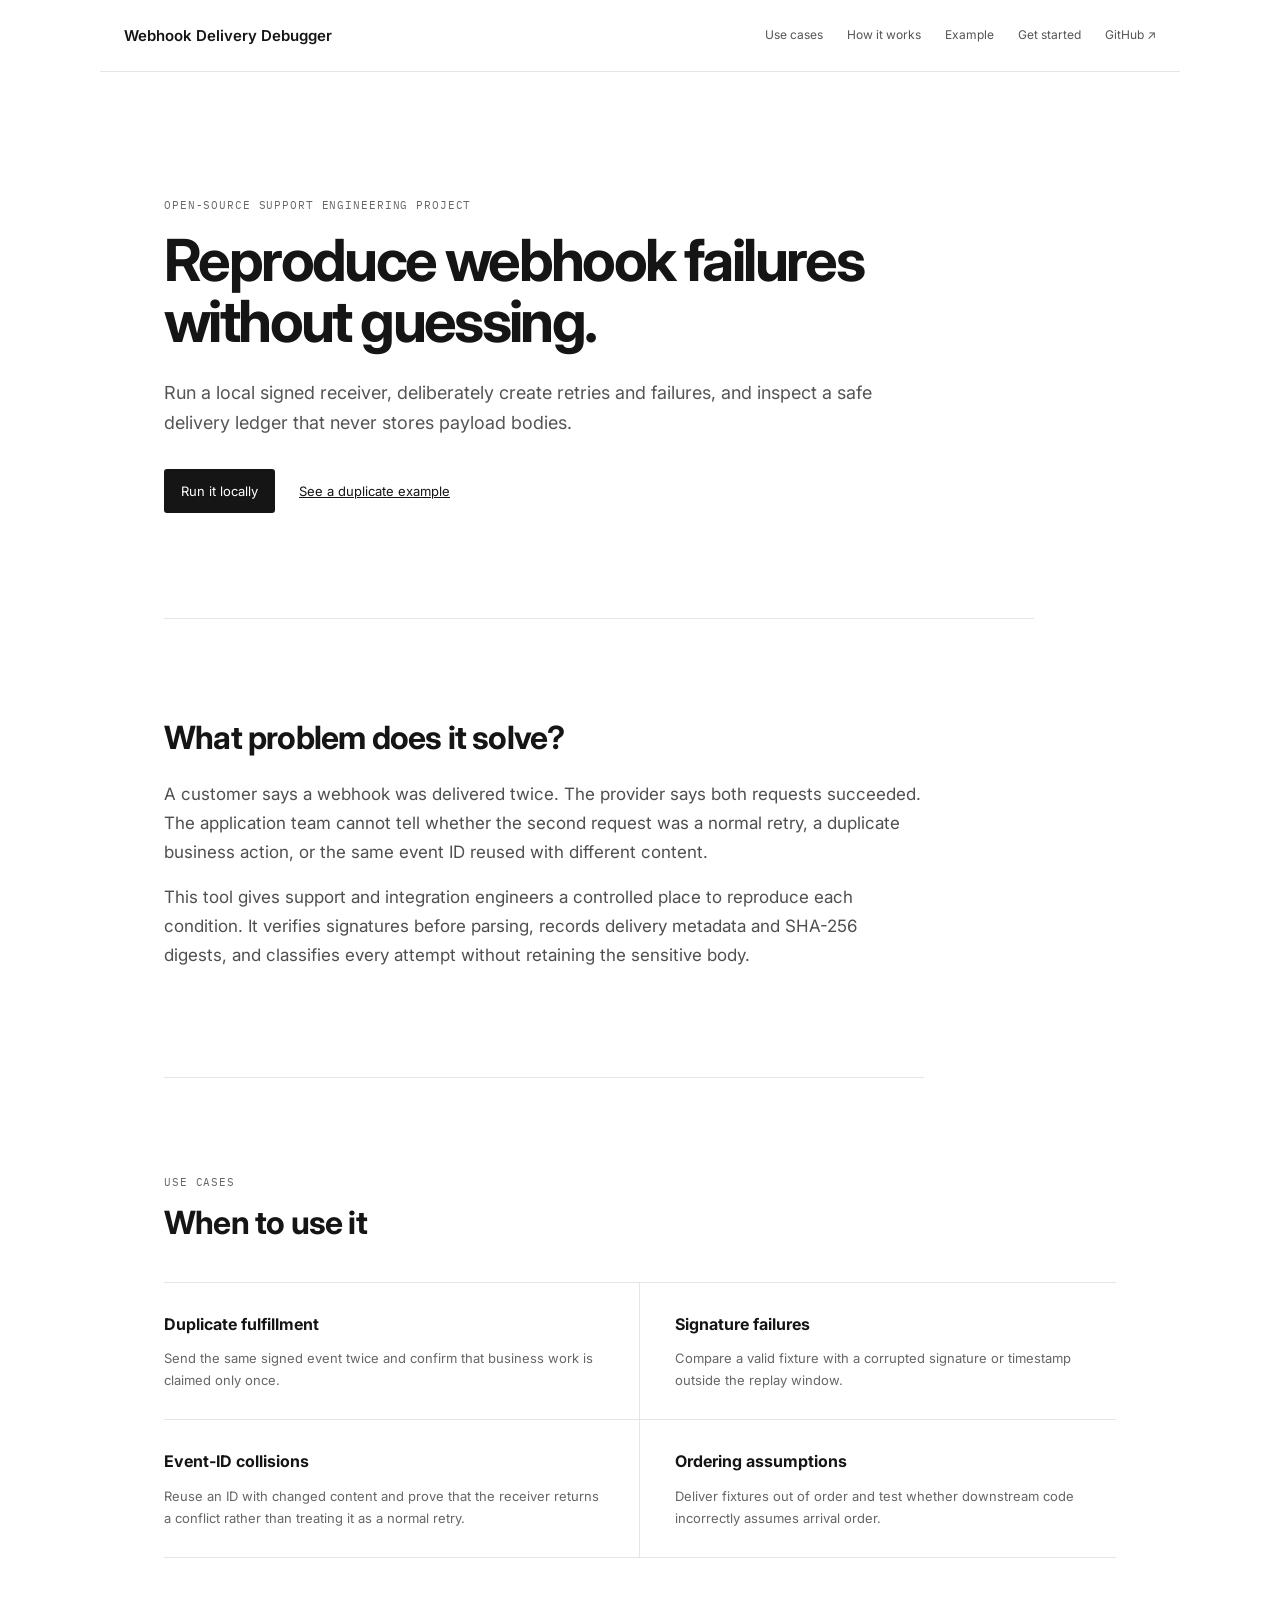
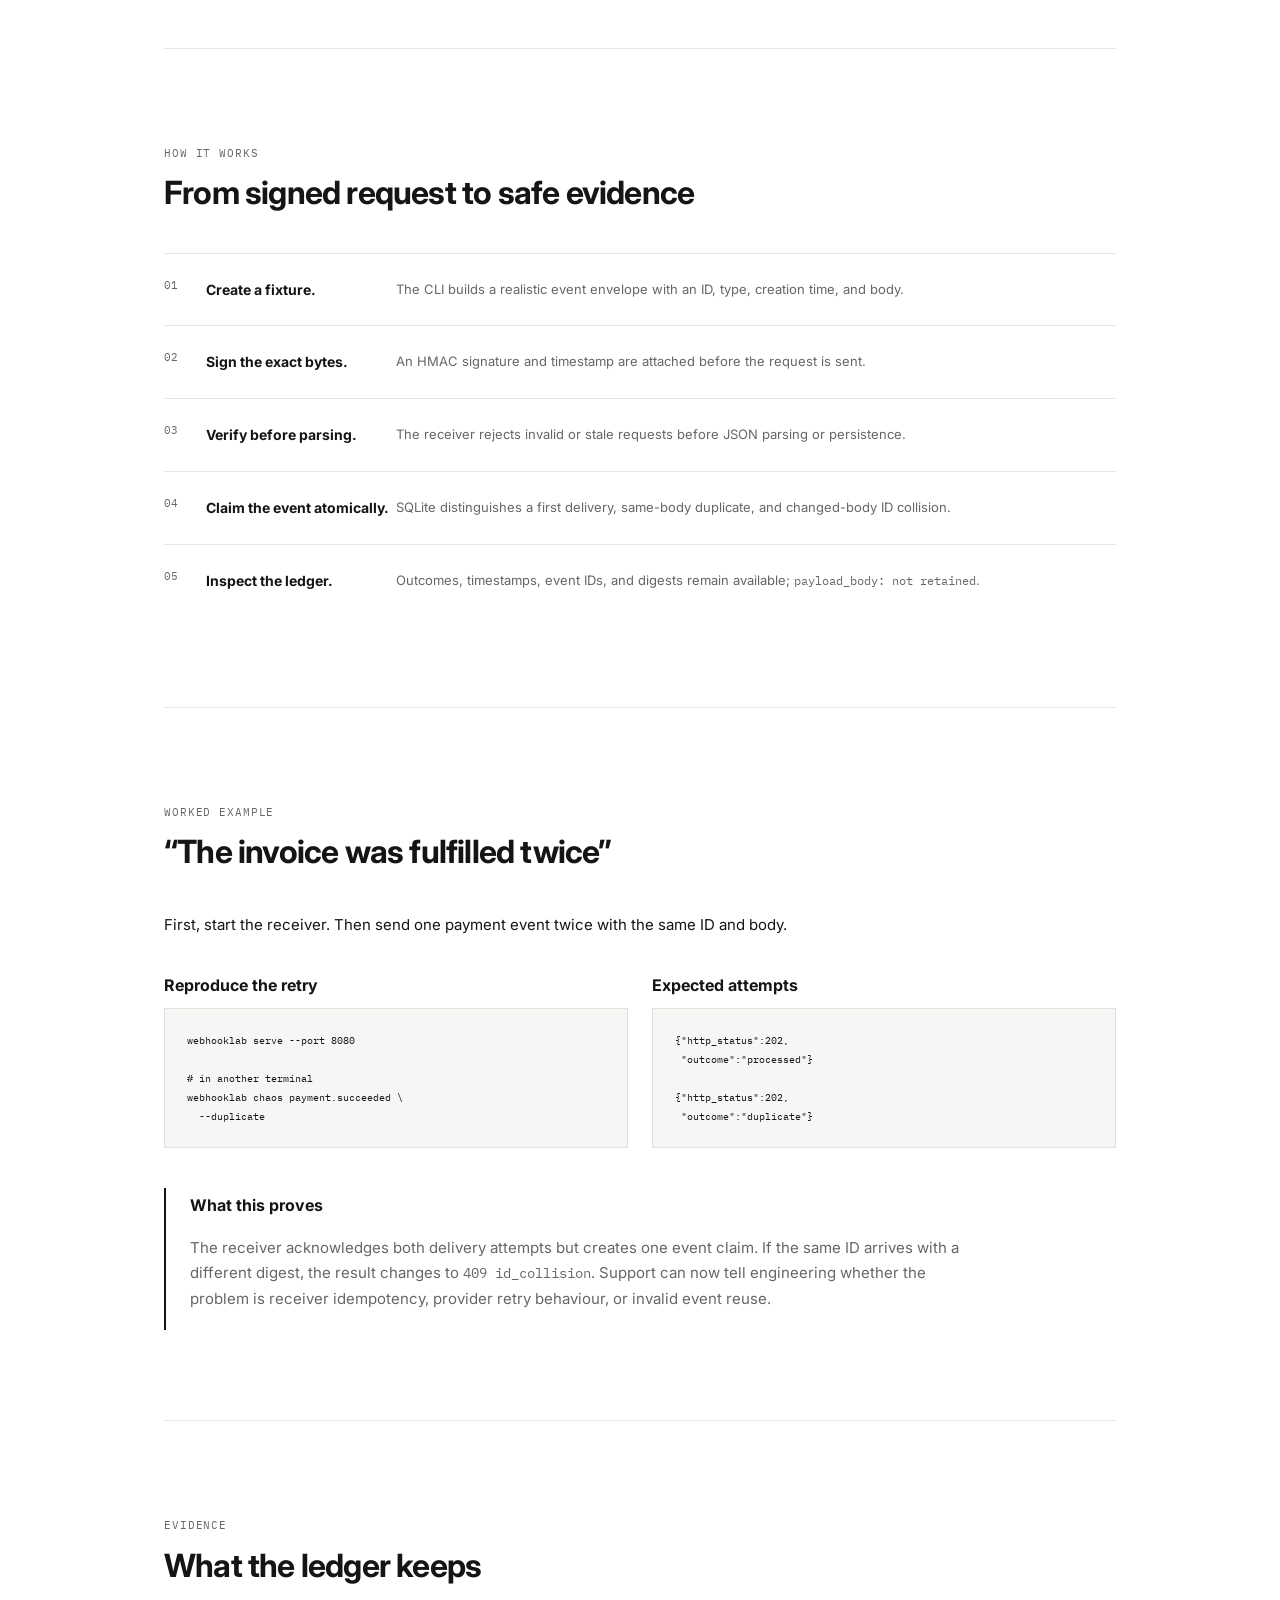
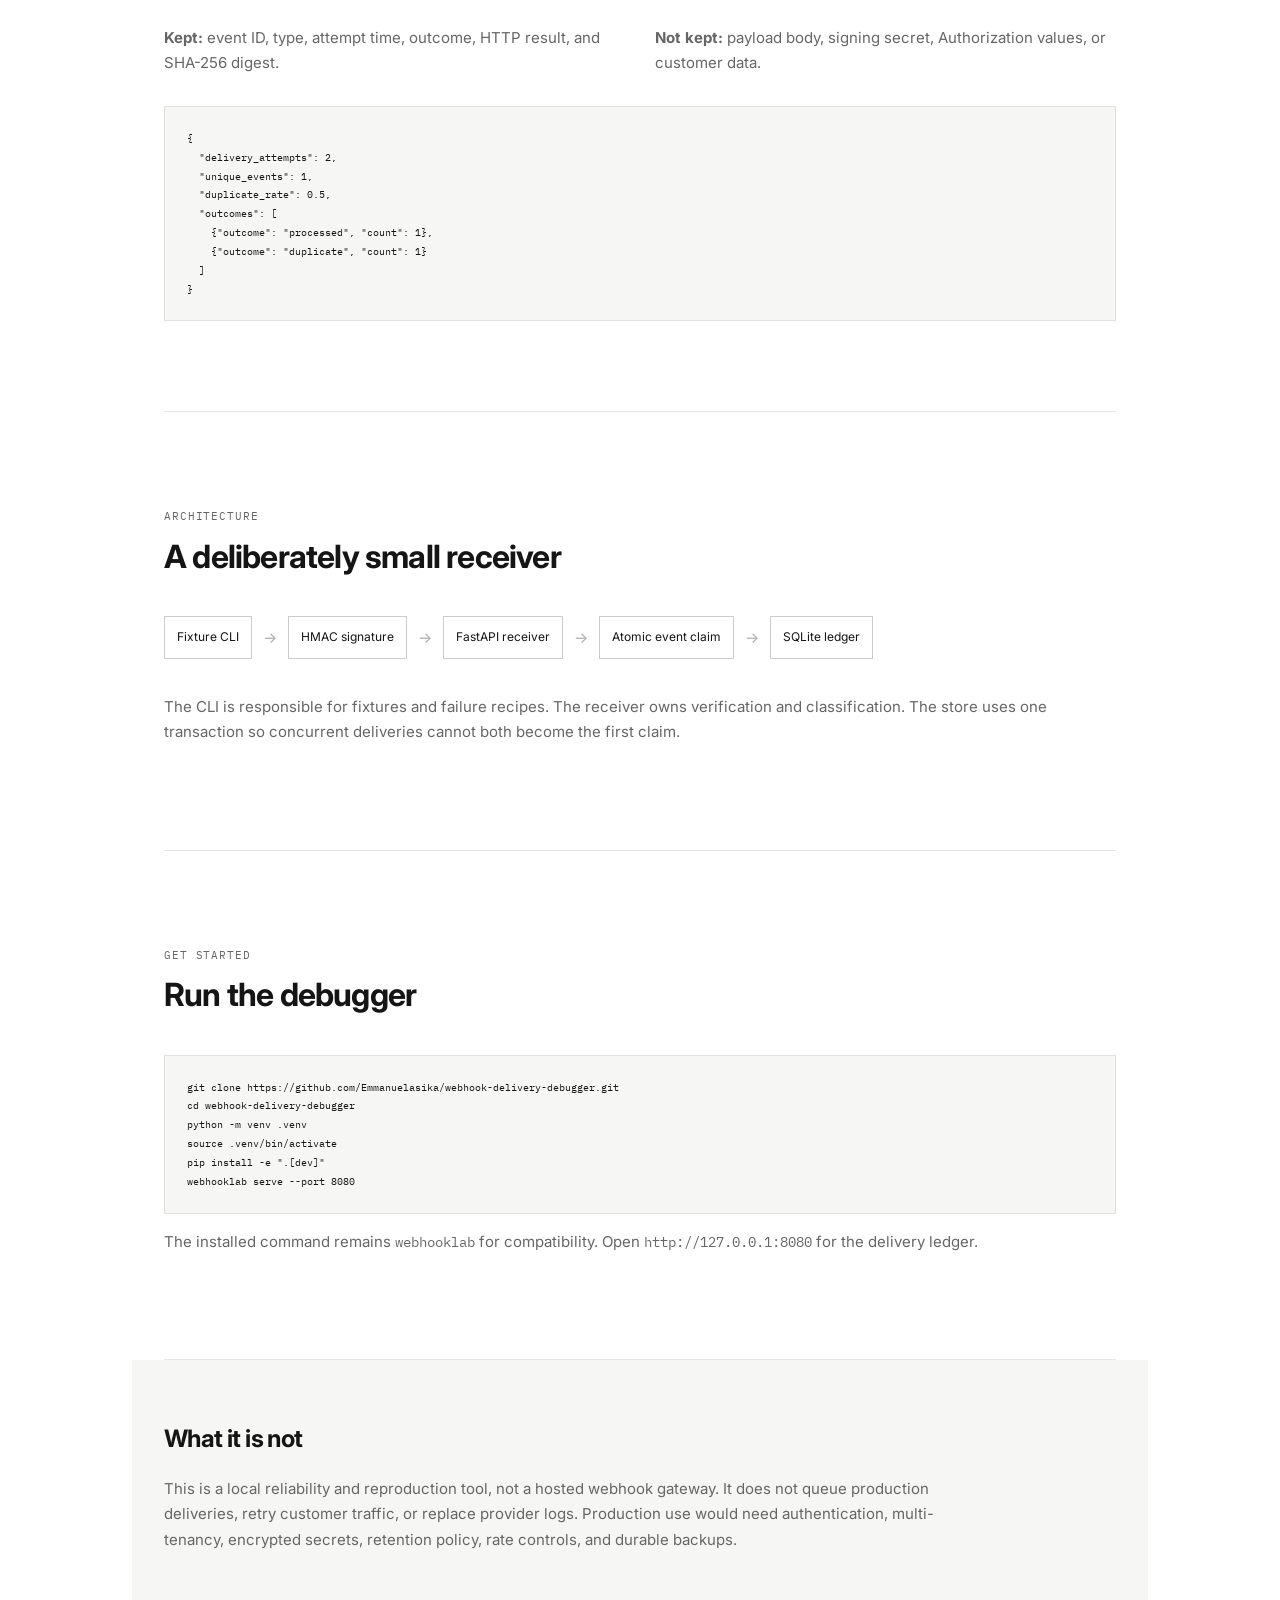
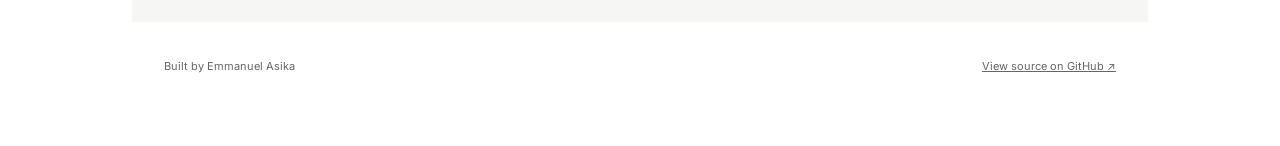
==== commit 90513f0b: "docs: simplify live project walkthrough" ====
--- a/docs/index.html
+++ b/docs/index.html
@@ -2,210 +2,67 @@
 <html lang="en">
 <head>
   <meta charset="utf-8">
-  <meta name="viewport" content="width=device-width, initial-scale=1">
-  <meta name="description" content="Follow a duplicate webhook investigation from the first support report to an evidence-backed conclusion.">
-  <meta property="og:title" content="Webhook Delivery Debugger — The duplicate delivery case">
-  <meta property="og:description" content="An interactive webhook incident notebook by Emmanuel Asika.">
-  <title>Webhook Delivery Debugger / Incident notebook 07–29</title>
+  <meta name="viewport" content="width=device-width,initial-scale=1">
+  <meta name="description" content="Reproduce and understand webhook signatures, retries, duplicates, ordering, and event-ID collisions.">
+  <title>Webhook Delivery Debugger</title>
   <link rel="stylesheet" href="site.css">
 </head>
 <body>
-  <header class="casebar">
-    <a class="wordmark" href="#top"><span>WD</span> WEBHOOK DELIVERY DEBUGGER</a>
-    <div class="case-meta"><span>CASE 07–29</span><b>Duplicate fulfillment</b><i>RESOLVED</i></div>
-    <a class="repo" href="https://github.com/Emmanuelasika/webhook-delivery-debugger">SOURCE ↗</a>
-  </header>
+  <header class="site-header"><a class="name" href="#top">Webhook Delivery Debugger</a><nav><a href="#use-cases">Use cases</a><a href="#investigation">How it works</a><a href="#failure-lab">Example</a><a href="#start">Get started</a><a href="https://github.com/Emmanuelasika/webhook-delivery-debugger">GitHub ↗</a></nav></header>
+  <main id="top">
+    <section class="hero"><p class="eyebrow">Open-source support engineering project</p><h1>Reproduce webhook failures without guessing.</h1><p class="lead">Run a local signed receiver, deliberately create retries and failures, and inspect a safe delivery ledger that never stores payload bodies.</p><div class="actions"><a class="button" href="#start">Run it locally</a><a href="#failure-lab">See a duplicate example</a></div></section>
 
-  <main id="top">
-    <section class="cover">
-      <div class="margin-note">FIELD NOTE / E. ASIKA<br>LOCAL REPRODUCTION<br>29 JUL 2026</div>
-      <div class="cover-copy">
-        <p class="eyebrow"><span></span> WEBHOOK INCIDENT WORKBENCH</p>
-        <h1>Two deliveries.<br>One event.<br><em>What happened?</em></h1>
-        <p class="lede">A customer says their order was fulfilled twice. The provider shows two successful webhook attempts. Work the case with signed fixtures, a transactional event claim, and a ledger that keeps evidence—not customer payloads.</p>
-        <div class="cover-actions"><a href="#investigation">Open the case file ↓</a><a href="https://github.com/Emmanuelasika/webhook-delivery-debugger#try-the-two-minute-investigation">Run it locally ↗</a></div>
-      </div>
-      <aside class="intake-card">
-        <div class="stamp">SUPPORT INTAKE</div>
-        <dl>
-          <div><dt>Account</dt><dd>Northstar Goods</dd></div>
-          <div><dt>Event</dt><dd><code>payment.succeeded</code></dd></div>
-          <div><dt>Impact</dt><dd>2 orders fulfilled twice</dd></div>
-          <div><dt>Provider view</dt><dd>2 × HTTP 202</dd></div>
-          <div><dt>Question</dt><dd>Retry or duplicate processing?</dd></div>
-        </dl>
-        <p>“We can see two successful deliveries for the same event. Can you confirm whether your endpoint processed both?”</p>
-      </aside>
-    </section>
+    <section class="intro"><h2>What problem does it solve?</h2><p>A customer says a webhook was delivered twice. The provider says both requests succeeded. The application team cannot tell whether the second request was a normal retry, a duplicate business action, or the same event ID reused with different content.</p><p>This tool gives support and integration engineers a controlled place to reproduce each condition. It verifies signatures before parsing, records delivery metadata and SHA-256 digests, and classifies every attempt without retaining the sensitive body.</p></section>
 
-    <section class="premise">
-      <p class="pullquote">A webhook incident gets easier when <mark>delivery</mark>, <mark>event identity</mark>, and <mark>business side effects</mark> stop being treated as the same thing.</p>
-      <div class="legend">
-        <span><i class="orange"></i> HTTP attempt</span>
-        <span><i class="ink"></i> unique event claim</span>
-        <span><i class="green"></i> evidence retained</span>
-      </div>
-    </section>
+    <section id="use-cases"><div class="section-heading"><span>Use cases</span><h2>When to use it</h2></div><div class="plain-grid">
+      <article><h3>Duplicate fulfillment</h3><p>Send the same signed event twice and confirm that business work is claimed only once.</p></article>
+      <article><h3>Signature failures</h3><p>Compare a valid fixture with a corrupted signature or timestamp outside the replay window.</p></article>
+      <article><h3>Event-ID collisions</h3><p>Reuse an ID with changed content and prove that the receiver returns a conflict rather than treating it as a normal retry.</p></article>
+      <article><h3>Ordering assumptions</h3><p>Deliver fixtures out of order and test whether downstream code incorrectly assumes arrival order.</p></article>
+    </div></section>
 
-    <section id="investigation" class="investigation">
-      <div class="section-title">
-        <p>INTERACTIVE CASE STUDY</p>
-        <h2>Work the incident, one fact at a time.</h2>
-        <span>Use the tabs to move from report to reproduction to conclusion.</span>
-      </div>
-      <div class="case-tabs" role="tablist" aria-label="Investigation stages">
-        <button class="active" data-stage="report" role="tab">01 / Report</button>
-        <button data-stage="control" role="tab">02 / Control</button>
-        <button data-stage="retry" role="tab">03 / Retry</button>
-        <button data-stage="inspect" role="tab">04 / Inspect</button>
-        <button data-stage="conclude" role="tab">05 / Conclusion</button>
-      </div>
-      <div class="case-workspace">
-        <article class="stage-copy">
-          <span id="stage-number">STEP 01</span>
-          <h3 id="stage-title">Start with the report, not the theory.</h3>
-          <p id="stage-body">The customer observed a duplicated outcome. The provider observed two HTTP deliveries. Neither fact proves that the receiver ran business work twice.</p>
-          <div class="finding"><b>Question to answer</b><p id="stage-finding">Can the receiver acknowledge a retry without claiming the event twice?</p></div>
-        </article>
-        <div class="terminal" aria-live="polite">
-          <div class="terminal-bar"><span></span><span></span><span></span><b>webhooklab / case-07-29</b></div>
-          <pre id="stage-terminal"><span class="dim">$ # Initial evidence</span>
-provider_attempts = 2
-provider_statuses = [202, 202]
-customer_side_effects = 2
+    <section id="investigation"><div class="section-heading"><span>How it works</span><h2>From signed request to safe evidence</h2></div><ol class="steps">
+      <li><b>Create a fixture.</b><p>The CLI builds a realistic event envelope with an ID, type, creation time, and body.</p></li>
+      <li><b>Sign the exact bytes.</b><p>An HMAC signature and timestamp are attached before the request is sent.</p></li>
+      <li><b>Verify before parsing.</b><p>The receiver rejects invalid or stale requests before JSON parsing or persistence.</p></li>
+      <li><b>Claim the event atomically.</b><p>SQLite distinguishes a first delivery, same-body duplicate, and changed-body ID collision.</p></li>
+      <li><b>Inspect the ledger.</b><p>Outcomes, timestamps, event IDs, and digests remain available; <code>payload_body: not retained</code>.</p></li>
+    </ol></section>
 
-<span class="amber"># Unknown: event claims and effect ordering</span></pre>
-        </div>
-      </div>
-      <div class="progress"><span id="progress-fill"></span></div>
-    </section>
+    <section id="failure-lab"><div class="section-heading"><span>Worked example</span><h2>“The invoice was fulfilled twice”</h2></div><p>First, start the receiver. Then send one payment event twice with the same ID and body.</p><div class="two-columns">
+      <div><h3>Reproduce the retry</h3><pre><code>webhooklab serve --port 8080
 
-    <section id="failure-lab" class="lab">
-      <div class="section-title">
-        <p>TRY A FAILURE</p>
-        <h2>The receiver is predictable on purpose.</h2>
-        <span>Choose a condition. The panel shows the command, HTTP result, and what reaches the ledger.</span>
-      </div>
-      <div class="lab-grid">
-        <div class="scenario-list">
-          <button class="active" data-scenario="duplicate"><b>Duplicate retry</b><span>Same ID + same digest</span><em>202</em></button>
-          <button data-scenario="bad-signature"><b>Corrupt signature</b><span>Untrusted request</span><em>400</em></button>
-          <button data-scenario="stale"><b>Expired timestamp</b><span>Signed 10 minutes ago</span><em>400</em></button>
-          <button data-scenario="collision"><b>ID collision</b><span>Same ID + changed digest</span><em>409</em></button>
-          <button data-scenario="ordering"><b>Out of order</b><span>Future update arrives first</span><em>202</em></button>
-        </div>
-        <div class="evidence-panel">
-          <div class="evidence-head"><span>REPRODUCTION</span><b id="scenario-name">Duplicate retry</b><i id="scenario-status">EXPECTED</i></div>
-          <pre id="scenario-command">$ webhooklab chaos payment.succeeded --duplicate</pre>
-          <div class="attempts" id="scenario-output">
-            <div><span>ATTEMPT 01</span><code>202</code><b>processed</b><small>event claim created</small></div>
-            <div><span>ATTEMPT 02</span><code>202</code><b class="amber">duplicate</b><small>no second claim</small></div>
-          </div>
-          <div class="retention"><span>LEDGER EFFECT</span><strong id="scenario-ledger">1 unique event · 2 attempt rows · 0 payload bodies</strong></div>
-        </div>
-      </div>
-    </section>
+# in another terminal
+webhooklab chaos payment.succeeded \
+  --duplicate</code></pre></div>
+      <div><h3>Expected attempts</h3><pre><code>{"http_status":202,
+ "outcome":"processed"}
 
-    <section id="architecture" class="architecture">
-      <div class="section-title">
-        <p>RECEIVER CUTAWAY</p>
-        <h2>Verification happens before interpretation.</h2>
-      </div>
-      <div class="cutaway">
-        <div class="wire-label raw">raw bytes</div>
-        <article><span>01</span><h3>Authenticate</h3><p>Compute HMAC-SHA256 over <code>timestamp.body</code>. Reject missing, stale, or mismatched signatures.</p><small>Nothing stored on rejection</small></article>
-        <div class="wire"></div>
-        <article><span>02</span><h3>Validate</h3><p>Parse a small envelope only after the request is trusted: UUID, event type, created time, and data.</p><small>Malformed envelope → 422</small></article>
-        <div class="wire"></div>
-        <article class="claim"><span>03</span><h3>Claim atomically</h3><p>Hash the raw body. A <code>BEGIN IMMEDIATE</code> transaction decides new, duplicate, or collision.</p><small>No check-then-insert race</small></article>
-        <div class="wire split"></div>
-        <article><span>04</span><h3>Leave evidence</h3><p>Append attempt metadata and the digest. The event’s <code>data</code> object never reaches disk.</p><small>Useful without becoming a payload archive</small></article>
-      </div>
-      <div class="identity-rule">
-        <div><span>SAME ID</span><b>+</b><span>SAME DIGEST</span><strong>duplicate</strong></div>
-        <div><span>SAME ID</span><b>+</b><span>NEW DIGEST</span><strong class="red">id_collision</strong></div>
-      </div>
-    </section>
+{"http_status":202,
+ "outcome":"duplicate"}</code></pre></div>
+    </div><div class="story"><h3>What this proves</h3><p>The receiver acknowledges both delivery attempts but creates one event claim. If the same ID arrives with a different digest, the result changes to <code>409 id_collision</code>. Support can now tell engineering whether the problem is receiver idempotency, provider retry behaviour, or invalid event reuse.</p></div></section>
 
-    <section id="ledger" class="ledger">
-      <div class="section-title">
-        <p>EVIDENCE VIEW</p>
-        <h2>What I would attach to the escalation.</h2>
-      </div>
-      <div class="ledger-paper">
-        <div class="ledger-header">
-          <div><small>EVENT ID</small><code>6fbc2c2f-c3da-40f8-bdf6-a6b494a3cdf0</code></div>
-          <div><small>TYPE</small><code>payment.succeeded</code></div>
-          <div><small>FIRST SEEN</small><code>09:30:04.118Z</code></div>
-          <div><small>PROCESS COUNT</small><strong>1</strong></div>
-        </div>
-        <div class="digest"><small>ORIGINAL PAYLOAD SHA-256</small><code>52b80dfe3a14b231…0c4f7922</code><i>body discarded</i></div>
-        <div class="ledger-table">
-          <div class="row head"><span>#</span><span>received</span><span>outcome</span><span>HTTP</span><span>duration</span><span>digest match</span></div>
-          <div class="row"><span>01</span><span>09:30:04.118Z</span><b>processed</b><span>202</span><span>4ms</span><span>yes</span></div>
-          <div class="row"><span>02</span><span>09:30:06.407Z</span><b class="amber">duplicate</b><span>202</span><span>2ms</span><span>yes</span></div>
-        </div>
-        <div class="annotation a1">Provider retry confirmed</div>
-        <div class="annotation a2">Only one event claim</div>
-      </div>
-      <div class="conclusion">
-        <span>CASE CONCLUSION</span>
-        <p>The transport delivered the same event twice, which is normal at-least-once behavior. The reference receiver claimed it once. If production fulfilled twice, the next investigation is where production places its side effect relative to its idempotency claim—not whether the provider retried.</p>
-      </div>
-    </section>
+    <section id="ledger"><div class="section-heading"><span>Evidence</span><h2>What the ledger keeps</h2></div><div class="plain-list"><p><b>Kept:</b> event ID, type, attempt time, outcome, HTTP result, and SHA-256 digest.</p><p><b>Not kept:</b> payload body, signing secret, Authorization values, or customer data.</p></div><pre><code>{
+  "delivery_attempts": 2,
+  "unique_events": 1,
+  "duplicate_rate": 0.5,
+  "outcomes": [
+    {"outcome": "processed", "count": 1},
+    {"outcome": "duplicate", "count": 1}
+  ]
+}</code></pre></section>
 
-    <section class="boundaries">
-      <div class="section-title">
-        <p>HONEST BOUNDARIES</p>
-        <h2>A lab, not a webhook platform.</h2>
-      </div>
-      <div class="boundary-grid">
-        <article><span>IT PROVES</span><ul><li>Raw-body HMAC verification</li><li>Timestamp tolerance</li><li>Atomic event claiming</li><li>Duplicate vs collision evidence</li><li>Digest-only retention</li></ul></article>
-        <article><span>IT DOES NOT CLAIM</span><ul><li>Exactly-once HTTP delivery</li><li>Provider-specific compatibility</li><li>Distributed production storage</li><li>A retry queue or dead-letter service</li><li>Universal event ordering</li></ul></article>
-        <aside><b>Production handoff</b><p>Claim durably, enqueue work, return quickly. Add authenticated operational views, managed storage, metrics, tracing, and a domain-specific ordering policy.</p></aside>
-      </div>
-    </section>
+    <section id="architecture"><div class="section-heading"><span>Architecture</span><h2>A deliberately small receiver</h2></div><div class="flow"><span>Fixture CLI</span><i>→</i><span>HMAC signature</span><i>→</i><span>FastAPI receiver</span><i>→</i><span>Atomic event claim</span><i>→</i><span>SQLite ledger</span></div><p>The CLI is responsible for fixtures and failure recipes. The receiver owns verification and classification. The store uses one transaction so concurrent deliveries cannot both become the first claim.</p></section>
 
-    <section class="closing">
-      <p>SUPPORT ENGINEERING IS EVIDENCE ENGINEERING.</p>
-      <h2>Make the failure small enough to understand.</h2>
-      <div><a href="https://github.com/Emmanuelasika/webhook-delivery-debugger">Read the source ↗</a><a href="https://github.com/Emmanuelasika/webhook-delivery-debugger#failure-recipes">Run a failure recipe ↗</a></div>
-      <span>Designed and built by <a href="https://github.com/Emmanuelasika">Emmanuel Asika</a></span>
-    </section>
+    <section id="start"><div class="section-heading"><span>Get started</span><h2>Run the debugger</h2></div><pre><code>git clone https://github.com/Emmanuelasika/webhook-delivery-debugger.git
+cd webhook-delivery-debugger
+python -m venv .venv
+source .venv/bin/activate
+pip install -e ".[dev]"
+webhooklab serve --port 8080</code></pre><p>The installed command remains <code>webhooklab</code> for compatibility. Open <code>http://127.0.0.1:8080</code> for the delivery ledger.</p></section>
+
+    <section class="limits"><h2>What it is not</h2><p>This is a local reliability and reproduction tool, not a hosted webhook gateway. It does not queue production deliveries, retry customer traffic, or replace provider logs. Production use would need authentication, multi-tenancy, encrypted secrets, retention policy, rate controls, and durable backups.</p></section>
   </main>
-
-  <script>
-    const stages = {
-      report: ["STEP 01", "Start with the report, not the theory.", "The customer observed a duplicated outcome. The provider observed two HTTP deliveries. Neither fact proves that the receiver ran business work twice.", "Can the receiver acknowledge a retry without claiming the event twice?", `<span class="dim">$ # Initial evidence</span>\nprovider_attempts = 2\nprovider_statuses = [202, 202]\ncustomer_side_effects = 2\n\n<span class="amber"># Unknown: event claims and effect ordering</span>`],
-      control: ["STEP 02", "Prove the happy path first.", "A correctly signed fixture isolates basic compatibility. If this fails, duplicate behavior is not yet the interesting problem.", "Does the same envelope and signing scheme produce one accepted event claim?", `<span class="dim">$ webhooklab send payment.succeeded</span>\n{"http_status": 202,\n "outcome": <span class="green">"processed"</span>,\n "event_id": "6fbc…cdf0"}\n\n<span class="green">✓ signature and envelope accepted</span>`],
-      retry: ["STEP 03", "Replay the exact bytes.", "The chaos command generates one event and sends that same body twice. This models a provider retry after an ambiguous response.", "Does the second delivery become a second claim—or a classified duplicate?", `<span class="dim">$ webhooklab chaos payment.succeeded --duplicate</span>\nattempt 01  HTTP 202  <span class="green">processed</span>\nattempt 02  HTTP 202  <span class="amber">duplicate</span>\n\nunique_events=1  delivery_attempts=2`],
-      inspect: ["STEP 04", "Inspect the identity, not the payload.", "The ledger links both attempts through one event ID and matching SHA-256 digest. It keeps the evidence needed for escalation without retaining customer data.", "Can I distinguish retry behavior from an ID reused with changed content?", `<span class="dim">$ webhooklab inspect 6fbc…cdf0</span>\nprocess_count: 1\nattempts:\n  - outcome: processed\n  - outcome: duplicate\npayload_sha256: 52b80dfe…7922\n<span class="green">payload_body: not retained</span>`],
-      conclude: ["STEP 05", "Move the investigation downstream.", "Webhook delivery is at least once. The reproduction shows a sound receiver can acknowledge both attempts while claiming the event once.", "Where does production perform its business side effect relative to its atomic claim?", `<span class="green">CONCLUSION</span>\nprovider retry: confirmed\nsecond event claim: prevented\npayload collision: no\n\n<span class="amber">NEXT → inspect production side-effect ordering</span>`]
-    };
-    const stageButtons = [...document.querySelectorAll("[data-stage]")];
-    stageButtons.forEach((button, index) => button.addEventListener("click", () => {
-      stageButtons.forEach(item => item.classList.remove("active")); button.classList.add("active");
-      const value = stages[button.dataset.stage];
-      ["stage-number", "stage-title", "stage-body", "stage-finding"].forEach((id, i) => document.getElementById(id).textContent = value[i]);
-      document.getElementById("stage-terminal").innerHTML = value[4];
-      document.getElementById("progress-fill").style.width = `${(index + 1) * 20}%`;
-    }));
-    const scenarios = {
-      duplicate: ["Duplicate retry", "EXPECTED", "$ webhooklab chaos payment.succeeded --duplicate", `<div><span>ATTEMPT 01</span><code>202</code><b>processed</b><small>event claim created</small></div><div><span>ATTEMPT 02</span><code>202</code><b class="amber">duplicate</b><small>no second claim</small></div>`, "1 unique event · 2 attempt rows · 0 payload bodies"],
-      "bad-signature": ["Corrupt signature", "REJECTED", "$ webhooklab chaos customer.updated --invalid-signature", `<div><span>AUTH GATE</span><code>400</code><b class="red">rejected</b><small>constant-time mismatch</small></div>`, "No event or attempt row written"],
-      stale: ["Expired timestamp", "REJECTED", "$ webhooklab chaos invoice.created --stale", `<div><span>AUTH GATE</span><code>400</code><b class="red">stale</b><small>600s age > 300s tolerance</small></div>`, "No event or attempt row written"],
-      collision: ["ID collision", "ESCALATE", "$ # same event ID, changed amount", `<div><span>ATTEMPT 01</span><code>202</code><b>processed</b><small>digest 52b8…</small></div><div><span>ATTEMPT 02</span><code>409</code><b class="red">id_collision</b><small>digest a41c…</small></div>`, "1 unique event · 2 attempt rows · collision preserved"],
-      ordering: ["Out of order", "OBSERVED", "$ webhooklab chaos subscription.updated --out-of-order", `<div><span>ATTEMPT 01</span><code>202</code><b>customer.updated</b><small>created at T+10s</small></div><div><span>ATTEMPT 02</span><code>202</code><b>subscription.updated</b><small>created at T</small></div>`, "2 unique events · arrival order recorded, not corrected"]
-    };
-    document.querySelectorAll("[data-scenario]").forEach(button => button.addEventListener("click", () => {
-      document.querySelectorAll("[data-scenario]").forEach(item => item.classList.remove("active")); button.classList.add("active");
-      const value = scenarios[button.dataset.scenario];
-      document.getElementById("scenario-name").textContent = value[0];
-      document.getElementById("scenario-status").textContent = value[1];
-      document.getElementById("scenario-command").textContent = value[2];
-      document.getElementById("scenario-output").innerHTML = value[3];
-      document.getElementById("scenario-ledger").textContent = value[4];
-    }));
-  </script>
+  <footer><span>Built by Emmanuel Asika</span><a href="https://github.com/Emmanuelasika/webhook-delivery-debugger">View source on GitHub ↗</a></footer>
 </body>
 </html>
--- a/docs/site.css
+++ b/docs/site.css
@@ -1,629 +1,3 @@
-@import url('https://fonts.googleapis.com/css2?family=DM+Mono:wght@300;400;500&family=Instrument+Serif:ital@0;1&family=Inter:wght@400;500;600&display=swap');
-
-:root {
-  --white: #ffffff;
-  --soft: #f6f6f4;
-  --soft-2: #eeeeeb;
-  --black: #171717;
-  --grey: #737373;
-  --line: #d5d5d0;
-  --serif: 'Instrument Serif', Georgia, serif;
-  --sans: Inter, Arial, sans-serif;
-  --mono: 'DM Mono', monospace;
-}
-
-* { box-sizing: border-box; }
-html { scroll-behavior: smooth; }
-body {
-  margin: 0;
-  background: var(--white);
-  color: var(--black);
-  font: 400 14px/1.6 var(--sans);
-}
-a { color: inherit; text-decoration: none; }
-button { color: inherit; font: inherit; }
-code, pre { font-family: var(--mono); }
-
-.casebar {
-  position: sticky;
-  z-index: 20;
-  top: 0;
-  height: 64px;
-  display: grid;
-  grid-template-columns: 1fr auto 1fr;
-  align-items: center;
-  padding: 0 3.5vw;
-  background: rgba(255,255,255,.96);
-  border-bottom: 1px solid var(--line);
-  backdrop-filter: blur(12px);
-}
-.wordmark {
-  display: flex;
-  align-items: center;
-  gap: 10px;
-  font: 600 11px var(--sans);
-  letter-spacing: .08em;
-}
-.wordmark span {
-  width: 30px;
-  height: 30px;
-  display: grid;
-  place-items: center;
-  background: var(--black);
-  color: var(--white);
-  font: 500 10px var(--mono);
-}
-.case-meta {
-  display: flex;
-  align-items: center;
-  border: 1px solid var(--line);
-  color: #555;
-  font: 9px var(--mono);
-}
-.case-meta > * {
-  padding: 6px 10px;
-  border-right: 1px solid var(--line);
-}
-.case-meta > *:last-child { border: 0; }
-.case-meta i {
-  background: var(--black);
-  color: var(--white);
-  font-style: normal;
-}
-.repo {
-  justify-self: end;
-  padding-bottom: 2px;
-  border-bottom: 1px solid var(--black);
-  font: 9px var(--mono);
-}
-
-.cover {
-  min-height: 790px;
-  display: grid;
-  grid-template-columns: 90px minmax(0,1.25fr) minmax(320px,.65fr);
-  gap: 5vw;
-  align-items: center;
-  padding: 7vw 6vw;
-  border-bottom: 1px solid var(--line);
-}
-.margin-note {
-  align-self: stretch;
-  padding-top: 14px;
-  border-top: 2px solid var(--black);
-  color: var(--grey);
-  font: 9px/1.8 var(--mono);
-  writing-mode: vertical-rl;
-  transform: rotate(180deg);
-}
-.eyebrow, .section-title > p {
-  margin: 0;
-  font: 9px var(--mono);
-  letter-spacing: .14em;
-}
-.eyebrow span {
-  display: inline-block;
-  width: 30px;
-  margin-right: 9px;
-  border-top: 1px solid var(--black);
-  vertical-align: middle;
-}
-.cover h1 {
-  margin: 25px 0 30px;
-  font: clamp(68px,8vw,126px)/.76 var(--serif);
-  letter-spacing: -.05em;
-}
-.cover h1 em { font-weight: 400; }
-.lede {
-  max-width: 690px;
-  color: #454545;
-  font-size: 15px;
-  line-height: 1.75;
-}
-.cover-actions {
-  display: flex;
-  gap: 28px;
-  margin-top: 38px;
-  font: 9px var(--mono);
-  text-transform: uppercase;
-}
-.cover-actions a:first-child {
-  padding: 12px 16px;
-  background: var(--black);
-  color: var(--white);
-}
-.cover-actions a:last-child {
-  padding: 11px 0;
-  border-bottom: 1px solid var(--black);
-}
-.intake-card {
-  position: relative;
-  padding: 40px 30px 28px;
-  background: var(--white);
-  border: 1px solid #aaa;
-  box-shadow: 9px 11px 0 var(--soft-2);
-}
-.intake-card::before {
-  content: '';
-  position: absolute;
-  width: 80px;
-  height: 20px;
-  top: -11px;
-  left: 50%;
-  transform: translateX(-50%);
-  background: #e7e7e3;
-}
-.stamp {
-  display: inline-block;
-  padding: 4px 8px;
-  border: 1px solid var(--black);
-  font: 500 9px var(--mono);
-}
-dl {
-  margin: 24px 0;
-  border-top: 1px solid var(--line);
-}
-dl div {
-  display: grid;
-  grid-template-columns: 105px 1fr;
-  padding: 9px 0;
-  border-bottom: 1px solid var(--line);
-}
-dt {
-  color: var(--grey);
-  font: 8px var(--mono);
-  text-transform: uppercase;
-}
-dd { margin: 0; font-size: 11px; font-weight: 500; }
-.intake-card > p {
-  margin-bottom: 0;
-  font: italic 21px/1.3 var(--serif);
-}
-
-.premise {
-  padding: 105px 9vw 85px;
-  background: var(--soft);
-}
-.pullquote {
-  max-width: 1080px;
-  margin: 0;
-  font: clamp(39px,5vw,72px)/1 var(--serif);
-}
-mark {
-  background: none;
-  color: inherit;
-  font-style: italic;
-}
-.legend {
-  display: flex;
-  gap: 25px;
-  margin-top: 42px;
-  color: var(--grey);
-  font: 9px var(--mono);
-}
-.legend i {
-  display: inline-block;
-  width: 8px;
-  height: 8px;
-  margin-right: 6px;
-  border: 1px solid var(--black);
-  border-radius: 50%;
-}
-.legend .ink { background: var(--black); }
-.legend .orange, .legend .green { background: var(--white); }
-
-.investigation, .lab, .architecture, .ledger, .boundaries {
-  padding: 110px 7vw;
-}
-.section-title {
-  max-width: 800px;
-  margin-bottom: 48px;
-}
-.section-title h2 {
-  margin: 11px 0 8px;
-  font: clamp(44px,5vw,70px)/.98 var(--serif);
-}
-.section-title > span { color: var(--grey); font-size: 12px; }
-
-.investigation {
-  background: var(--white);
-  border-bottom: 1px solid var(--line);
-}
-.case-tabs {
-  display: grid;
-  grid-template-columns: repeat(5,1fr);
-  border-bottom: 1px solid var(--line);
-}
-.case-tabs button {
-  padding: 16px 7px;
-  border: 0;
-  background: none;
-  color: #8a8a8a;
-  text-align: left;
-  font: 9px var(--mono);
-  cursor: pointer;
-}
-.case-tabs button.active {
-  color: var(--black);
-  border-bottom: 2px solid var(--black);
-}
-.case-workspace {
-  min-height: 420px;
-  display: grid;
-  grid-template-columns: .8fr 1.2fr;
-  gap: 7vw;
-  padding: 65px 0 45px;
-}
-.stage-copy > span, .finding b {
-  font: 8px var(--mono);
-  letter-spacing: .08em;
-}
-.stage-copy h3 {
-  margin: 18px 0;
-  font: italic 43px/1.05 var(--serif);
-}
-.stage-copy > p { color: #555; }
-.finding {
-  margin-top: 35px;
-  padding: 17px 0;
-  border-top: 1px solid var(--line);
-}
-.finding p { font-size: 12px; }
-.terminal {
-  align-self: center;
-  background: var(--soft);
-  border: 1px solid #aaa;
-  box-shadow: 9px 9px 0 var(--soft-2);
-}
-.terminal-bar {
-  height: 42px;
-  display: flex;
-  align-items: center;
-  gap: 7px;
-  padding: 0 14px;
-  border-bottom: 1px solid var(--line);
-}
-.terminal-bar span {
-  width: 7px;
-  height: 7px;
-  border: 1px solid #999;
-  border-radius: 50%;
-}
-.terminal-bar b {
-  margin-left: 7px;
-  color: var(--grey);
-  font: 8px var(--mono);
-}
-.terminal pre {
-  min-height: 260px;
-  margin: 0;
-  padding: 30px;
-  color: #252525;
-  white-space: pre-wrap;
-  font: 11px/1.85 var(--mono);
-}
-.dim { color: #888; }
-.green, .amber, .red { color: #444 !important; }
-.progress { height: 1px; background: var(--line); }
-.progress span {
-  display: block;
-  width: 20%;
-  height: 100%;
-  background: var(--black);
-  transition: width .35s;
-}
-
-.lab {
-  background: var(--soft);
-  border-bottom: 1px solid var(--line);
-}
-.lab-grid {
-  display: grid;
-  grid-template-columns: .65fr 1.35fr;
-  border: 1px solid #aaa;
-}
-.scenario-list {
-  display: flex;
-  flex-direction: column;
-  border-right: 1px solid #aaa;
-}
-.scenario-list button {
-  position: relative;
-  display: grid;
-  grid-template-columns: 1fr auto;
-  padding: 18px 21px;
-  border: 0;
-  border-bottom: 1px solid var(--line);
-  background: transparent;
-  text-align: left;
-  cursor: pointer;
-}
-.scenario-list button:last-child { border: 0; }
-.scenario-list button b, .scenario-list button span { display: block; }
-.scenario-list button b { font-size: 12px; }
-.scenario-list button span {
-  margin-top: 3px;
-  color: var(--grey);
-  font-size: 10px;
-}
-.scenario-list button em {
-  grid-row: 1/3;
-  grid-column: 2;
-  align-self: center;
-  font: normal 10px var(--mono);
-}
-.scenario-list button.active {
-  background: var(--black);
-  color: var(--white);
-}
-.scenario-list button.active span { color: #bbb; }
-.evidence-panel { background: var(--white); }
-.evidence-head {
-  display: flex;
-  align-items: center;
-  padding: 21px 24px;
-  border-bottom: 1px solid #aaa;
-}
-.evidence-head span { color: var(--grey); font: 8px var(--mono); }
-.evidence-head b { margin-left: 20px; font-size: 12px; }
-.evidence-head i {
-  margin-left: auto;
-  font: normal 8px var(--mono);
-}
-#scenario-command {
-  margin: 0;
-  padding: 27px;
-  background: var(--soft);
-  border-bottom: 1px solid var(--line);
-  font: 11px var(--mono);
-}
-.attempts { min-height: 160px; padding: 18px 24px; }
-.attempts div {
-  display: grid;
-  grid-template-columns: 110px 55px 1fr 1.4fr;
-  align-items: center;
-  padding: 14px 0;
-  border-bottom: 1px solid var(--line);
-}
-.attempts span { color: var(--grey); font: 8px var(--mono); }
-.attempts code { font-size: 11px; }
-.attempts b { font-size: 11px; }
-.attempts small { color: var(--grey); font-size: 10px; }
-.retention {
-  padding: 17px 24px;
-  background: var(--soft);
-  border-top: 1px solid var(--line);
-}
-.retention span, .retention strong { display: block; }
-.retention span { font: 8px var(--mono); }
-.retention strong { margin-top: 4px; font-size: 11px; }
-
-.architecture { background: var(--white); }
-.cutaway {
-  display: grid;
-  grid-template-columns: repeat(7,auto);
-  align-items: stretch;
-}
-.cutaway article {
-  width: 210px;
-  min-height: 260px;
-  padding: 22px;
-  background: var(--white);
-  border: 1px solid #aaa;
-}
-.cutaway article > span { font: 8px var(--mono); }
-.cutaway h3 { margin: 23px 0 10px; font: italic 27px var(--serif); }
-.cutaway p { color: var(--grey); font-size: 11px; }
-.cutaway small {
-  display: block;
-  margin-top: 25px;
-  padding-top: 10px;
-  border-top: 1px solid var(--line);
-  font: 8px var(--mono);
-}
-.cutaway .claim {
-  background: var(--soft);
-  border: 2px solid var(--black);
-}
-.wire {
-  width: 42px;
-  align-self: center;
-  border-top: 1px solid var(--black);
-}
-.wire-label { display: none; }
-.identity-rule {
-  display: grid;
-  grid-template-columns: 1fr 1fr;
-  margin-top: 44px;
-  border: 1px solid #aaa;
-}
-.identity-rule div {
-  display: flex;
-  align-items: center;
-  gap: 16px;
-  padding: 19px;
-}
-.identity-rule div:first-child { border-right: 1px solid #aaa; }
-.identity-rule span { font: 8px var(--mono); }
-.identity-rule strong { margin-left: auto; font-size: 11px; }
-
-.ledger { background: var(--soft); }
-.ledger-paper {
-  position: relative;
-  padding: 30px;
-  background: var(--white);
-  border: 1px solid #aaa;
-  box-shadow: 11px 13px 0 #e5e5e1;
-}
-.ledger-header {
-  display: grid;
-  grid-template-columns: 2fr 1.5fr 1.2fr .7fr;
-  border: 1px solid #aaa;
-}
-.ledger-header > div {
-  padding: 15px;
-  border-right: 1px solid var(--line);
-}
-.ledger-header > div:last-child { border: 0; }
-.ledger-header small, .digest small {
-  display: block;
-  color: var(--grey);
-  font: 7px var(--mono);
-}
-.ledger-header code { font-size: 9px; }
-.digest { margin: 24px 0; padding: 15px; background: var(--soft); }
-.digest code { font-size: 10px; }
-.digest i {
-  float: right;
-  color: var(--grey);
-  font: normal 8px var(--mono);
-}
-.row {
-  display: grid;
-  grid-template-columns: .3fr 1.4fr 1fr .5fr .7fr 1fr;
-  padding: 13px 8px;
-  border-bottom: 1px solid var(--line);
-  font: 10px var(--mono);
-}
-.row.head {
-  color: var(--grey);
-  border-bottom: 1px solid var(--black);
-  font-size: 7px;
-  text-transform: uppercase;
-}
-.annotation {
-  position: absolute;
-  padding: 7px 10px;
-  background: var(--white);
-  border: 1px solid var(--black);
-  font: 8px var(--mono);
-  transform: rotate(-1deg);
-}
-.a1 { right: 7%; bottom: 14%; }
-.a2 { right: 25%; top: 16%; }
-.conclusion {
-  display: grid;
-  grid-template-columns: 180px 1fr;
-  margin-top: 55px;
-  padding-top: 25px;
-  border-top: 2px solid var(--black);
-}
-.conclusion span { font: 8px var(--mono); }
-.conclusion p { margin: 0; font: italic 30px/1.25 var(--serif); }
-
-.boundaries { background: var(--white); }
-.boundary-grid {
-  display: grid;
-  grid-template-columns: 1fr 1fr 1fr;
-  border: 1px solid #aaa;
-}
-.boundary-grid article, .boundary-grid aside {
-  padding: 30px;
-  border-right: 1px solid #aaa;
-}
-.boundary-grid > *:last-child { border: 0; }
-.boundary-grid span { font: 8px var(--mono); }
-.boundary-grid ul { padding: 0; list-style: none; }
-.boundary-grid li {
-  padding: 8px 0;
-  border-bottom: 1px solid var(--line);
-  font-size: 11px;
-}
-.boundary-grid li::before { content: '—'; margin-right: 8px; }
-.boundary-grid aside { background: var(--soft); }
-.boundary-grid aside b { font: italic 29px var(--serif); }
-.boundary-grid aside p { font-size: 11px; }
-
-.closing {
-  padding: 135px 20px;
-  background: var(--white);
-  border-top: 1px solid var(--line);
-  text-align: center;
-}
-.closing > p {
-  font: 8px var(--mono);
-  letter-spacing: .15em;
-}
-.closing h2 {
-  max-width: 850px;
-  margin: 20px auto 42px;
-  font: italic clamp(57px,7vw,98px)/.9 var(--serif);
-}
-.closing > div {
-  display: flex;
-  justify-content: center;
-  gap: 12px;
-}
-.closing > div a {
-  padding: 13px 17px;
-  border: 1px solid var(--black);
-  font: 8px var(--mono);
-}
-.closing > div a:first-child {
-  background: var(--black);
-  color: var(--white);
-}
-.closing > span {
-  display: block;
-  margin-top: 70px;
-  color: var(--grey);
-  font: 8px var(--mono);
-}
-.closing > span a { color: var(--black); border-bottom: 1px solid; }
-
-@media (max-width: 1000px) {
-  .cover { grid-template-columns: 60px 1fr; }
-  .intake-card { grid-column: 2; max-width: 600px; }
-  .cutaway { grid-template-columns: 1fr; }
-  .cutaway article { width: 100%; min-height: auto; }
-  .wire {
-    width: 1px;
-    height: 28px;
-    margin-left: 40px;
-    border: 0;
-    border-left: 1px solid var(--black);
-  }
-  .boundary-grid { grid-template-columns: 1fr 1fr; }
-  .boundary-grid aside {
-    grid-column: 1/3;
-    border-top: 1px solid #aaa;
-  }
-}
-
-@media (max-width: 720px) {
-  .casebar { grid-template-columns: 1fr auto; }
-  .case-meta { display: none; }
-  .cover { display: block; padding: 70px 24px; }
-  .margin-note { display: none; }
-  .cover h1 { font-size: 65px; }
-  .intake-card { margin-top: 70px; }
-  .premise, .investigation, .lab, .architecture, .ledger, .boundaries {
-    padding: 75px 24px;
-  }
-  .case-tabs { overflow-x: auto; }
-  .case-tabs button { min-width: 125px; }
-  .case-workspace, .lab-grid { grid-template-columns: 1fr; }
-  .terminal { box-shadow: 6px 6px 0 var(--soft-2); }
-  .scenario-list {
-    border-right: 0;
-    border-bottom: 1px solid #aaa;
-  }
-  .attempts div { grid-template-columns: 80px 45px 1fr; }
-  .attempts small { grid-column: 3; }
-  .identity-rule, .boundary-grid { grid-template-columns: 1fr; }
-  .identity-rule div:first-child, .boundary-grid article {
-    border-right: 0;
-    border-bottom: 1px solid #aaa;
-  }
-  .boundary-grid aside { grid-column: auto; }
-  .ledger-header { grid-template-columns: 1fr 1fr; }
-  .ledger-header > div { border-bottom: 1px solid var(--line); }
-  .row { grid-template-columns: .3fr 1.2fr 1fr .5fr; }
-  .row span:nth-child(5), .row span:nth-child(6), .annotation { display: none; }
-  .conclusion { grid-template-columns: 1fr; gap: 15px; }
-  .conclusion p { font-size: 25px; }
-  .closing > div {
-    max-width: 300px;
-    margin: auto;
-    flex-direction: column;
-  }
-}
+@import url('https://fonts.googleapis.com/css2?family=Inter:wght@400;500;600&family=IBM+Plex+Mono:wght@400&display=swap');
+:root{--ink:#151515;--muted:#666;--line:#e5e5e5;--soft:#f6f6f4;--mono:"IBM Plex Mono",monospace}*{box-sizing:border-box}html{scroll-behavior:smooth}body{margin:0;background:#fff;color:var(--ink);font:15px/1.7 Inter,Arial,sans-serif}a{color:inherit}.site-header{height:72px;max-width:1080px;margin:auto;padding:0 24px;display:flex;align-items:center;justify-content:space-between;border-bottom:1px solid var(--line)}.name{font-weight:600;text-decoration:none}.site-header nav{display:flex;gap:24px;font-size:12px}.site-header nav a{text-decoration:none;color:#555}.site-header nav a:hover{text-decoration:underline}main{max-width:1000px;margin:auto;padding:0 24px}.hero{padding:115px 0 105px;border-bottom:1px solid var(--line);max-width:870px}.eyebrow,.section-heading span{font:11px var(--mono);text-transform:uppercase;letter-spacing:.08em;color:var(--muted)}h1{font-size:58px;line-height:1.06;letter-spacing:-.045em;margin:18px 0 25px;max-width:820px}h2{font-size:32px;line-height:1.2;letter-spacing:-.025em;margin:10px 0 22px}h3{font-size:16px;margin:0 0 9px}.lead{font-size:18px;line-height:1.65;color:#555;max-width:740px}.actions{display:flex;gap:24px;align-items:center;margin-top:32px;font-size:13px}.button{display:inline-block;background:var(--ink);color:white;text-decoration:none;padding:11px 17px;border-radius:3px}section{padding:90px 0;border-bottom:1px solid var(--line)}.intro{max-width:760px}.intro p{font-size:17px;color:#4f4f4f}.section-heading{margin-bottom:40px}.plain-grid{display:grid;grid-template-columns:1fr 1fr;border-top:1px solid var(--line)}.plain-grid article{padding:28px 35px 28px 0;border-bottom:1px solid var(--line)}.plain-grid article:nth-child(odd){border-right:1px solid var(--line)}.plain-grid article:nth-child(even){padding-left:35px}.plain-grid p,.steps p{color:var(--muted);font-size:13px;margin:0}.steps{list-style:none;padding:0;margin:0;counter-reset:step}.steps li{counter-increment:step;display:grid;grid-template-columns:42px 190px 1fr;padding:24px 0;border-top:1px solid var(--line)}.steps li:before{content:counter(step,decimal-leading-zero);font:11px var(--mono);color:var(--muted)}.steps b{font-size:14px}.two-columns{display:grid;grid-template-columns:1fr 1fr;gap:24px;margin-top:35px}pre{margin:0;background:var(--soft);border:1px solid #e1e1de;padding:22px;overflow:auto;font:11px/1.7 var(--mono)}code{font-family:var(--mono);font-size:.9em}.story{margin-top:40px;border-left:2px solid var(--ink);padding:4px 0 4px 24px;max-width:800px}.story p,.flow+p,#start>p{color:var(--muted)}.plain-list{display:grid;grid-template-columns:1fr 1fr;gap:30px;margin-bottom:30px}.plain-list p{margin:0;color:var(--muted)}.flow{display:flex;align-items:center;gap:11px;flex-wrap:wrap;margin:35px 0}.flow span{border:1px solid #ccc;padding:10px 12px;font-size:12px}.flow i{font-style:normal;color:#aaa}.limits{background:var(--soft);margin-left:-32px;margin-right:-32px;padding:55px 32px;border:0}.limits h2{font-size:24px}.limits p{max-width:800px;color:var(--muted)}footer{max-width:1000px;margin:auto;padding:35px 24px 70px;display:flex;justify-content:space-between;font-size:11px;color:var(--muted)}
+@media(max-width:800px){.site-header nav a:not(:last-child){display:none}.hero{padding:75px 0}.two-columns,.plain-grid{grid-template-columns:1fr}.plain-grid article:nth-child(odd){border-right:0}.plain-grid article:nth-child(even){padding-left:0}.steps li{grid-template-columns:35px 1fr}.steps p{grid-column:2;margin-top:8px}}@media(max-width:520px){body{font-size:14px}h1{font-size:42px}.site-header{padding:0 18px}main{padding:0 18px}section{padding:65px 0}.hero{padding-top:65px}.actions{align-items:flex-start;flex-direction:column;gap:15px}.plain-list{grid-template-columns:1fr}.limits{margin-left:-18px;margin-right:-18px;padding:40px 18px}.flow i{display:none}footer{display:block;padding:30px 18px 60px}footer a{display:block;margin-top:10px}}
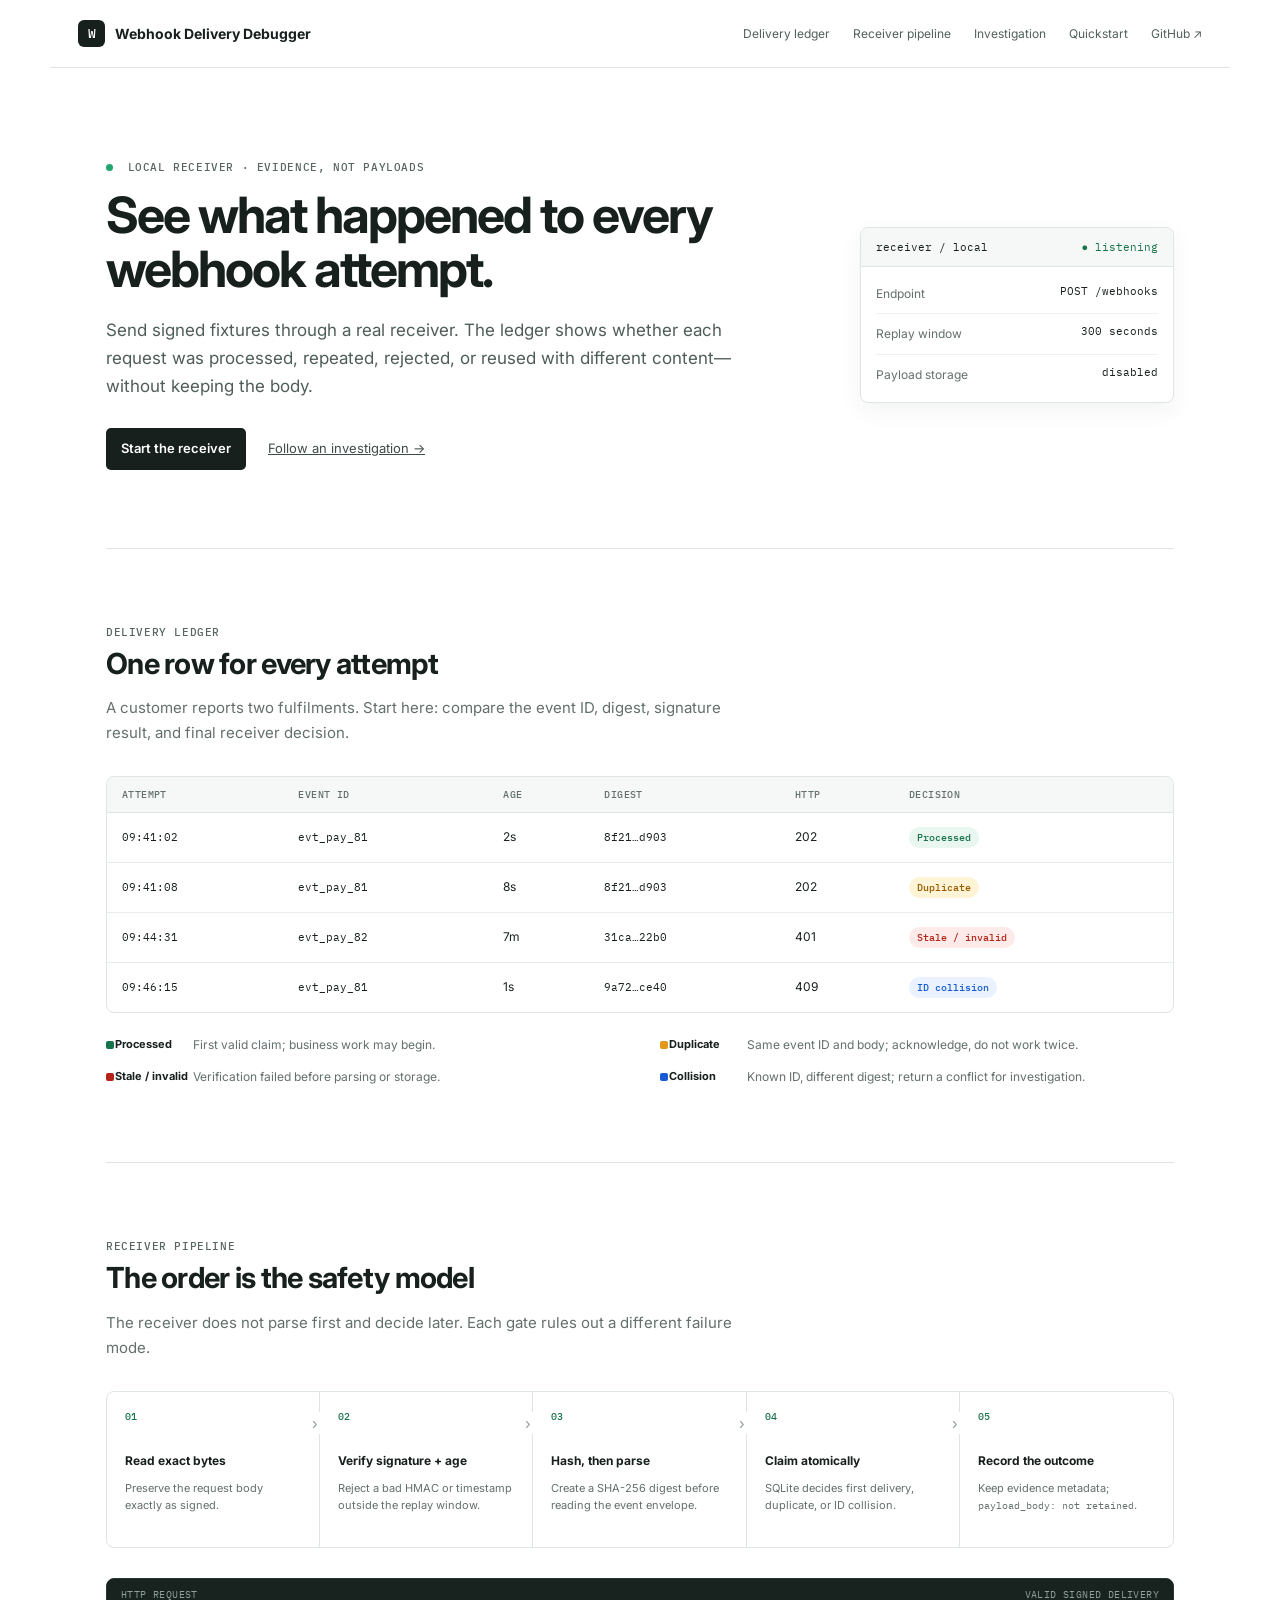
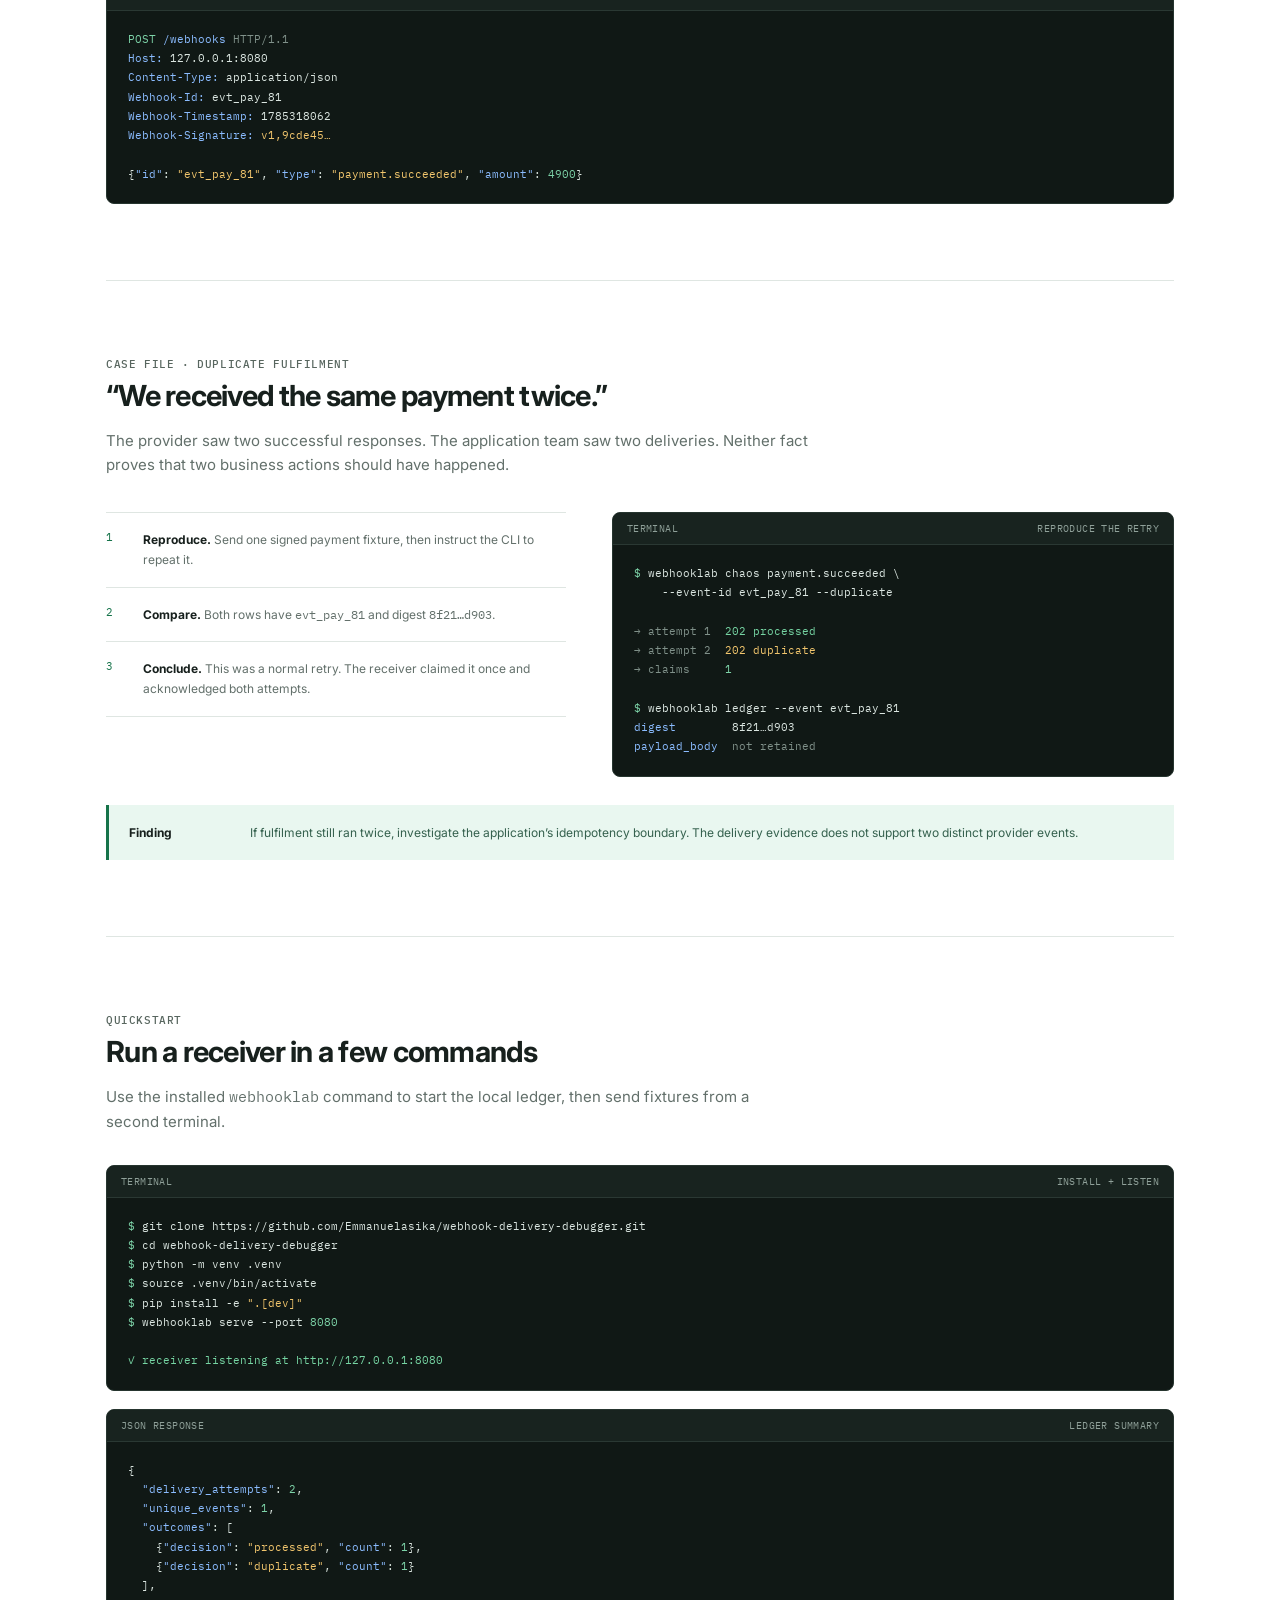
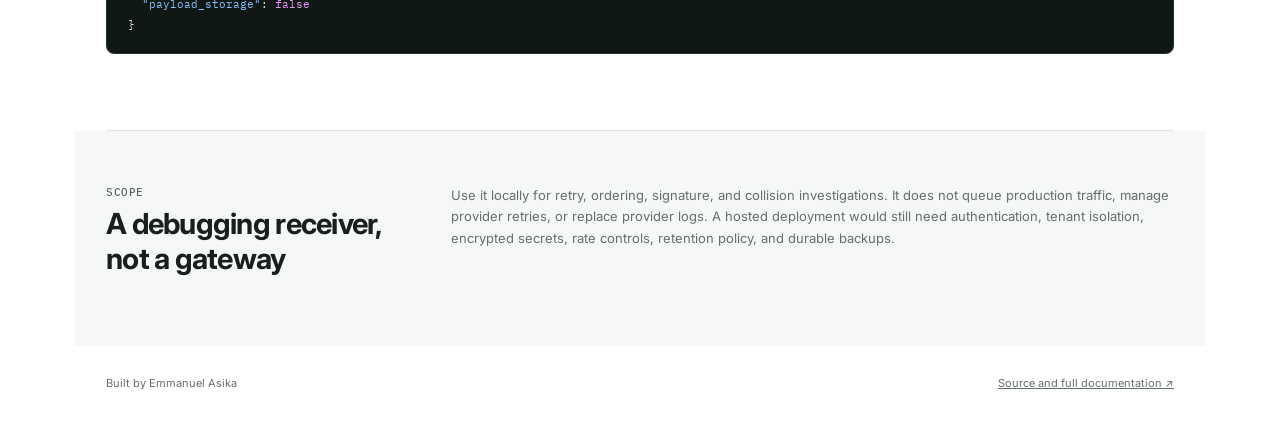
==== commit 0e74378d: "docs: add product-specific visual walkthrough" ====
--- a/docs/index.html
+++ b/docs/index.html
@@ -3,66 +3,158 @@
 <head>
   <meta charset="utf-8">
   <meta name="viewport" content="width=device-width,initial-scale=1">
-  <meta name="description" content="Reproduce and understand webhook signatures, retries, duplicates, ordering, and event-ID collisions.">
+  <meta name="description" content="Reproduce webhook signatures, retries, duplicates, stale requests, and event-ID collisions in a safe local receiver.">
   <title>Webhook Delivery Debugger</title>
   <link rel="stylesheet" href="site.css">
 </head>
 <body>
-  <header class="site-header"><a class="name" href="#top">Webhook Delivery Debugger</a><nav><a href="#use-cases">Use cases</a><a href="#investigation">How it works</a><a href="#failure-lab">Example</a><a href="#start">Get started</a><a href="https://github.com/Emmanuelasika/webhook-delivery-debugger">GitHub ↗</a></nav></header>
+  <header class="site-header">
+    <a class="name" href="#top"><span class="mark" aria-hidden="true">W</span> Webhook Delivery Debugger</a>
+    <nav aria-label="Primary navigation">
+      <a href="#ledger">Delivery ledger</a>
+      <a href="#pipeline">Receiver pipeline</a>
+      <a href="#case">Investigation</a>
+      <a href="#start">Quickstart</a>
+      <a href="https://github.com/Emmanuelasika/webhook-delivery-debugger">GitHub ↗</a>
+    </nav>
+  </header>
+
   <main id="top">
-    <section class="hero"><p class="eyebrow">Open-source support engineering project</p><h1>Reproduce webhook failures without guessing.</h1><p class="lead">Run a local signed receiver, deliberately create retries and failures, and inspect a safe delivery ledger that never stores payload bodies.</p><div class="actions"><a class="button" href="#start">Run it locally</a><a href="#failure-lab">See a duplicate example</a></div></section>
+    <section class="hero">
+      <div>
+        <p class="kicker"><span class="live-dot"></span> Local receiver · evidence, not payloads</p>
+        <h1>See what happened to every webhook attempt.</h1>
+        <p class="lead">Send signed fixtures through a real receiver. The ledger shows whether each request was processed, repeated, rejected, or reused with different content—without keeping the body.</p>
+        <div class="actions"><a class="button" href="#start">Start the receiver</a><a class="text-link" href="#case">Follow an investigation →</a></div>
+      </div>
+      <aside class="receiver-status" aria-label="Receiver status">
+        <div class="status-head"><span>receiver / local</span><span class="online">● listening</span></div>
+        <dl>
+          <div><dt>Endpoint</dt><dd>POST /webhooks</dd></div>
+          <div><dt>Replay window</dt><dd>300 seconds</dd></div>
+          <div><dt>Payload storage</dt><dd>disabled</dd></div>
+        </dl>
+      </aside>
+    </section>
 
-    <section class="intro"><h2>What problem does it solve?</h2><p>A customer says a webhook was delivered twice. The provider says both requests succeeded. The application team cannot tell whether the second request was a normal retry, a duplicate business action, or the same event ID reused with different content.</p><p>This tool gives support and integration engineers a controlled place to reproduce each condition. It verifies signatures before parsing, records delivery metadata and SHA-256 digests, and classifies every attempt without retaining the sensitive body.</p></section>
+    <section id="ledger" class="ledger-section">
+      <div class="section-copy">
+        <p class="label">Delivery ledger</p>
+        <h2>One row for every attempt</h2>
+        <p>A customer reports two fulfilments. Start here: compare the event ID, digest, signature result, and final receiver decision.</p>
+      </div>
+      <div class="ledger" role="region" aria-label="Example webhook delivery ledger" tabindex="0">
+        <table>
+          <thead><tr><th>Attempt</th><th>Event ID</th><th>Age</th><th>Digest</th><th>HTTP</th><th>Decision</th></tr></thead>
+          <tbody>
+            <tr><td><span class="attempt">09:41:02</span></td><td><code>evt_pay_81</code></td><td>2s</td><td><code>8f21…d903</code></td><td>202</td><td><span class="state processed">Processed</span></td></tr>
+            <tr><td><span class="attempt">09:41:08</span></td><td><code>evt_pay_81</code></td><td>8s</td><td><code>8f21…d903</code></td><td>202</td><td><span class="state duplicate">Duplicate</span></td></tr>
+            <tr><td><span class="attempt">09:44:31</span></td><td><code>evt_pay_82</code></td><td>7m</td><td><code>31ca…22b0</code></td><td>401</td><td><span class="state rejected">Stale / invalid</span></td></tr>
+            <tr><td><span class="attempt">09:46:15</span></td><td><code>evt_pay_81</code></td><td>1s</td><td><code>9a72…ce40</code></td><td>409</td><td><span class="state collision">ID collision</span></td></tr>
+          </tbody>
+        </table>
+      </div>
+      <div class="legend" aria-label="Decision meanings">
+        <p><span class="swatch green"></span><b>Processed</b> First valid claim; business work may begin.</p>
+        <p><span class="swatch amber"></span><b>Duplicate</b> Same event ID and body; acknowledge, do not work twice.</p>
+        <p><span class="swatch red"></span><b>Stale / invalid</b> Verification failed before parsing or storage.</p>
+        <p><span class="swatch blue"></span><b>Collision</b> Known ID, different digest; return a conflict for investigation.</p>
+      </div>
+    </section>
 
-    <section id="use-cases"><div class="section-heading"><span>Use cases</span><h2>When to use it</h2></div><div class="plain-grid">
-      <article><h3>Duplicate fulfillment</h3><p>Send the same signed event twice and confirm that business work is claimed only once.</p></article>
-      <article><h3>Signature failures</h3><p>Compare a valid fixture with a corrupted signature or timestamp outside the replay window.</p></article>
-      <article><h3>Event-ID collisions</h3><p>Reuse an ID with changed content and prove that the receiver returns a conflict rather than treating it as a normal retry.</p></article>
-      <article><h3>Ordering assumptions</h3><p>Deliver fixtures out of order and test whether downstream code incorrectly assumes arrival order.</p></article>
-    </div></section>
+    <section id="investigation">
+      <span id="pipeline" class="anchor-target" aria-hidden="true"></span>
+      <div class="section-copy">
+        <p class="label">Receiver pipeline</p>
+        <h2>The order is the safety model</h2>
+        <p>The receiver does not parse first and decide later. Each gate rules out a different failure mode.</p>
+      </div>
+      <ol class="pipeline">
+        <li><span class="step-no">01</span><div><b>Read exact bytes</b><p>Preserve the request body exactly as signed.</p></div></li>
+        <li><span class="step-no">02</span><div><b>Verify signature + age</b><p>Reject a bad HMAC or timestamp outside the replay window.</p></div></li>
+        <li><span class="step-no">03</span><div><b>Hash, then parse</b><p>Create a SHA-256 digest before reading the event envelope.</p></div></li>
+        <li><span class="step-no">04</span><div><b>Claim atomically</b><p>SQLite decides first delivery, duplicate, or ID collision.</p></div></li>
+        <li><span class="step-no">05</span><div><b>Record the outcome</b><p>Keep evidence metadata; <code>payload_body: not retained</code>.</p></div></li>
+      </ol>
+      <div class="http-example code-window">
+        <div class="code-title"><span>HTTP request</span><span>valid signed delivery</span></div>
+        <pre aria-label="Example HTTP webhook request"><code><span class="method">POST</span> <span class="url">/webhooks</span> <span class="dim">HTTP/1.1</span>
+<span class="header">Host:</span> 127.0.0.1:8080
+<span class="header">Content-Type:</span> application/json
+<span class="header">Webhook-Id:</span> evt_pay_81
+<span class="header">Webhook-Timestamp:</span> 1785318062
+<span class="header">Webhook-Signature:</span> <span class="string">v1,9cde45…</span>
 
-    <section id="investigation"><div class="section-heading"><span>How it works</span><h2>From signed request to safe evidence</h2></div><ol class="steps">
-      <li><b>Create a fixture.</b><p>The CLI builds a realistic event envelope with an ID, type, creation time, and body.</p></li>
-      <li><b>Sign the exact bytes.</b><p>An HMAC signature and timestamp are attached before the request is sent.</p></li>
-      <li><b>Verify before parsing.</b><p>The receiver rejects invalid or stale requests before JSON parsing or persistence.</p></li>
-      <li><b>Claim the event atomically.</b><p>SQLite distinguishes a first delivery, same-body duplicate, and changed-body ID collision.</p></li>
-      <li><b>Inspect the ledger.</b><p>Outcomes, timestamps, event IDs, and digests remain available; <code>payload_body: not retained</code>.</p></li>
-    </ol></section>
+{<span class="key">"id"</span>: <span class="string">"evt_pay_81"</span>, <span class="key">"type"</span>: <span class="string">"payment.succeeded"</span>, <span class="key">"amount"</span>: <span class="number">4900</span>}</code></pre>
+      </div>
+    </section>
 
-    <section id="failure-lab"><div class="section-heading"><span>Worked example</span><h2>“The invoice was fulfilled twice”</h2></div><p>First, start the receiver. Then send one payment event twice with the same ID and body.</p><div class="two-columns">
-      <div><h3>Reproduce the retry</h3><pre><code>webhooklab serve --port 8080
+    <section id="failure-lab">
+      <span id="case" class="anchor-target" aria-hidden="true"></span>
+      <div class="case-intro">
+        <p class="label">Case file · duplicate fulfilment</p>
+        <h2>“We received the same payment twice.”</h2>
+        <p>The provider saw two successful responses. The application team saw two deliveries. Neither fact proves that two business actions should have happened.</p>
+      </div>
+      <div class="case-grid">
+        <div class="case-notes">
+          <div><span>1</span><p><b>Reproduce.</b> Send one signed payment fixture, then instruct the CLI to repeat it.</p></div>
+          <div><span>2</span><p><b>Compare.</b> Both rows have <code>evt_pay_81</code> and digest <code>8f21…d903</code>.</p></div>
+          <div><span>3</span><p><b>Conclude.</b> This was a normal retry. The receiver claimed it once and acknowledged both attempts.</p></div>
+        </div>
+        <div class="code-window">
+          <div class="code-title"><span>Terminal</span><span>Reproduce the retry</span></div>
+          <pre><code><span class="prompt">$</span> webhooklab chaos payment.succeeded \
+    --event-id evt_pay_81 --duplicate
 
-# in another terminal
-webhooklab chaos payment.succeeded \
-  --duplicate</code></pre></div>
-      <div><h3>Expected attempts</h3><pre><code>{"http_status":202,
- "outcome":"processed"}
+<span class="dim">→ attempt 1</span>  <span class="ok">202 processed</span>
+<span class="dim">→ attempt 2</span>  <span class="warn">202 duplicate</span>
+<span class="dim">→ claims</span>     <span class="number">1</span>
 
-{"http_status":202,
- "outcome":"duplicate"}</code></pre></div>
-    </div><div class="story"><h3>What this proves</h3><p>The receiver acknowledges both delivery attempts but creates one event claim. If the same ID arrives with a different digest, the result changes to <code>409 id_collision</code>. Support can now tell engineering whether the problem is receiver idempotency, provider retry behaviour, or invalid event reuse.</p></div></section>
+<span class="prompt">$</span> webhooklab ledger --event evt_pay_81
+<span class="key">digest</span>        8f21…d903
+<span class="key">payload_body</span>  <span class="dim">not retained</span></code></pre>
+        </div>
+      </div>
+      <aside class="finding"><b>Finding</b><p>If fulfilment still ran twice, investigate the application’s idempotency boundary. The delivery evidence does not support two distinct provider events.</p></aside>
+    </section>
 
-    <section id="ledger"><div class="section-heading"><span>Evidence</span><h2>What the ledger keeps</h2></div><div class="plain-list"><p><b>Kept:</b> event ID, type, attempt time, outcome, HTTP result, and SHA-256 digest.</p><p><b>Not kept:</b> payload body, signing secret, Authorization values, or customer data.</p></div><pre><code>{
-  "delivery_attempts": 2,
-  "unique_events": 1,
-  "duplicate_rate": 0.5,
-  "outcomes": [
-    {"outcome": "processed", "count": 1},
-    {"outcome": "duplicate", "count": 1}
-  ]
-}</code></pre></section>
+    <section id="start">
+      <div class="section-copy">
+        <p class="label">Quickstart</p>
+        <h2>Run a receiver in a few commands</h2>
+        <p>Use the installed <code>webhooklab</code> command to start the local ledger, then send fixtures from a second terminal.</p>
+      </div>
+      <div class="code-window install">
+        <div class="code-title"><span>Terminal</span><span>install + listen</span></div>
+        <pre><code><span class="prompt">$</span> git clone https://github.com/Emmanuelasika/webhook-delivery-debugger.git
+<span class="prompt">$</span> cd webhook-delivery-debugger
+<span class="prompt">$</span> python -m venv .venv
+<span class="prompt">$</span> source .venv/bin/activate
+<span class="prompt">$</span> pip install -e <span class="string">".[dev]"</span>
+<span class="prompt">$</span> webhooklab serve --port <span class="number">8080</span>
 
-    <section id="architecture"><div class="section-heading"><span>Architecture</span><h2>A deliberately small receiver</h2></div><div class="flow"><span>Fixture CLI</span><i>→</i><span>HMAC signature</span><i>→</i><span>FastAPI receiver</span><i>→</i><span>Atomic event claim</span><i>→</i><span>SQLite ledger</span></div><p>The CLI is responsible for fixtures and failure recipes. The receiver owns verification and classification. The store uses one transaction so concurrent deliveries cannot both become the first claim.</p></section>
+<span class="ok">✓ receiver listening at http://127.0.0.1:8080</span></code></pre>
+      </div>
+      <div class="json-example code-window">
+        <div class="code-title"><span>JSON response</span><span>ledger summary</span></div>
+        <pre><code>{
+  <span class="key">"delivery_attempts"</span>: <span class="number">2</span>,
+  <span class="key">"unique_events"</span>: <span class="number">1</span>,
+  <span class="key">"outcomes"</span>: [
+    {<span class="key">"decision"</span>: <span class="string">"processed"</span>, <span class="key">"count"</span>: <span class="number">1</span>},
+    {<span class="key">"decision"</span>: <span class="string">"duplicate"</span>, <span class="key">"count"</span>: <span class="number">1</span>}
+  ],
+  <span class="key">"payload_storage"</span>: <span class="bool">false</span>
+}</code></pre>
+      </div>
+    </section>
 
-    <section id="start"><div class="section-heading"><span>Get started</span><h2>Run the debugger</h2></div><pre><code>git clone https://github.com/Emmanuelasika/webhook-delivery-debugger.git
-cd webhook-delivery-debugger
-python -m venv .venv
-source .venv/bin/activate
-pip install -e ".[dev]"
-webhooklab serve --port 8080</code></pre><p>The installed command remains <code>webhooklab</code> for compatibility. Open <code>http://127.0.0.1:8080</code> for the delivery ledger.</p></section>
-
-    <section class="limits"><h2>What it is not</h2><p>This is a local reliability and reproduction tool, not a hosted webhook gateway. It does not queue production deliveries, retry customer traffic, or replace provider logs. Production use would need authentication, multi-tenancy, encrypted secrets, retention policy, rate controls, and durable backups.</p></section>
+    <section id="architecture" class="limits">
+      <div><p class="label">Scope</p><h2>A debugging receiver, not a gateway</h2></div>
+      <p>Use it locally for retry, ordering, signature, and collision investigations. It does not queue production traffic, manage provider retries, or replace provider logs. A hosted deployment would still need authentication, tenant isolation, encrypted secrets, rate controls, retention policy, and durable backups.</p>
+    </section>
   </main>
-  <footer><span>Built by Emmanuel Asika</span><a href="https://github.com/Emmanuelasika/webhook-delivery-debugger">View source on GitHub ↗</a></footer>
+  <footer><span>Built by Emmanuel Asika</span><a href="https://github.com/Emmanuelasika/webhook-delivery-debugger">Source and full documentation ↗</a></footer>
 </body>
 </html>
--- a/docs/site.css
+++ b/docs/site.css
@@ -1,3 +1,6 @@
-@import url('https://fonts.googleapis.com/css2?family=Inter:wght@400;500;600&family=IBM+Plex+Mono:wght@400&display=swap');
-:root{--ink:#151515;--muted:#666;--line:#e5e5e5;--soft:#f6f6f4;--mono:"IBM Plex Mono",monospace}*{box-sizing:border-box}html{scroll-behavior:smooth}body{margin:0;background:#fff;color:var(--ink);font:15px/1.7 Inter,Arial,sans-serif}a{color:inherit}.site-header{height:72px;max-width:1080px;margin:auto;padding:0 24px;display:flex;align-items:center;justify-content:space-between;border-bottom:1px solid var(--line)}.name{font-weight:600;text-decoration:none}.site-header nav{display:flex;gap:24px;font-size:12px}.site-header nav a{text-decoration:none;color:#555}.site-header nav a:hover{text-decoration:underline}main{max-width:1000px;margin:auto;padding:0 24px}.hero{padding:115px 0 105px;border-bottom:1px solid var(--line);max-width:870px}.eyebrow,.section-heading span{font:11px var(--mono);text-transform:uppercase;letter-spacing:.08em;color:var(--muted)}h1{font-size:58px;line-height:1.06;letter-spacing:-.045em;margin:18px 0 25px;max-width:820px}h2{font-size:32px;line-height:1.2;letter-spacing:-.025em;margin:10px 0 22px}h3{font-size:16px;margin:0 0 9px}.lead{font-size:18px;line-height:1.65;color:#555;max-width:740px}.actions{display:flex;gap:24px;align-items:center;margin-top:32px;font-size:13px}.button{display:inline-block;background:var(--ink);color:white;text-decoration:none;padding:11px 17px;border-radius:3px}section{padding:90px 0;border-bottom:1px solid var(--line)}.intro{max-width:760px}.intro p{font-size:17px;color:#4f4f4f}.section-heading{margin-bottom:40px}.plain-grid{display:grid;grid-template-columns:1fr 1fr;border-top:1px solid var(--line)}.plain-grid article{padding:28px 35px 28px 0;border-bottom:1px solid var(--line)}.plain-grid article:nth-child(odd){border-right:1px solid var(--line)}.plain-grid article:nth-child(even){padding-left:35px}.plain-grid p,.steps p{color:var(--muted);font-size:13px;margin:0}.steps{list-style:none;padding:0;margin:0;counter-reset:step}.steps li{counter-increment:step;display:grid;grid-template-columns:42px 190px 1fr;padding:24px 0;border-top:1px solid var(--line)}.steps li:before{content:counter(step,decimal-leading-zero);font:11px var(--mono);color:var(--muted)}.steps b{font-size:14px}.two-columns{display:grid;grid-template-columns:1fr 1fr;gap:24px;margin-top:35px}pre{margin:0;background:var(--soft);border:1px solid #e1e1de;padding:22px;overflow:auto;font:11px/1.7 var(--mono)}code{font-family:var(--mono);font-size:.9em}.story{margin-top:40px;border-left:2px solid var(--ink);padding:4px 0 4px 24px;max-width:800px}.story p,.flow+p,#start>p{color:var(--muted)}.plain-list{display:grid;grid-template-columns:1fr 1fr;gap:30px;margin-bottom:30px}.plain-list p{margin:0;color:var(--muted)}.flow{display:flex;align-items:center;gap:11px;flex-wrap:wrap;margin:35px 0}.flow span{border:1px solid #ccc;padding:10px 12px;font-size:12px}.flow i{font-style:normal;color:#aaa}.limits{background:var(--soft);margin-left:-32px;margin-right:-32px;padding:55px 32px;border:0}.limits h2{font-size:24px}.limits p{max-width:800px;color:var(--muted)}footer{max-width:1000px;margin:auto;padding:35px 24px 70px;display:flex;justify-content:space-between;font-size:11px;color:var(--muted)}
-@media(max-width:800px){.site-header nav a:not(:last-child){display:none}.hero{padding:75px 0}.two-columns,.plain-grid{grid-template-columns:1fr}.plain-grid article:nth-child(odd){border-right:0}.plain-grid article:nth-child(even){padding-left:0}.steps li{grid-template-columns:35px 1fr}.steps p{grid-column:2;margin-top:8px}}@media(max-width:520px){body{font-size:14px}h1{font-size:42px}.site-header{padding:0 18px}main{padding:0 18px}section{padding:65px 0}.hero{padding-top:65px}.actions{align-items:flex-start;flex-direction:column;gap:15px}.plain-list{grid-template-columns:1fr}.limits{margin-left:-18px;margin-right:-18px;padding:40px 18px}.flow i{display:none}footer{display:block;padding:30px 18px 60px}footer a{display:block;margin-top:10px}}
+@import url('https://fonts.googleapis.com/css2?family=Inter:wght@400;500;600;700&family=IBM+Plex+Mono:wght@400;500&display=swap');
+:root{--ink:#17201d;--muted:#63706b;--line:#dfe6e2;--soft:#f5f8f6;--green:#16734a;--green-bg:#e9f7f0;--amber:#9a5a00;--amber-bg:#fff4d6;--red:#b42318;--red-bg:#feebe9;--blue:#175cd3;--blue-bg:#eaf2ff;--mono:"IBM Plex Mono",Consolas,monospace}
+*{box-sizing:border-box}html{scroll-behavior:smooth}body{margin:0;background:#fff;color:var(--ink);font:15px/1.65 Inter,Arial,sans-serif}a{color:inherit}.site-header{max-width:1180px;height:68px;margin:auto;padding:0 28px;display:flex;align-items:center;justify-content:space-between;border-bottom:1px solid var(--line)}.name{display:flex;align-items:center;gap:10px;text-decoration:none;font-weight:700;font-size:14px}.mark{display:grid;place-items:center;width:27px;height:27px;border-radius:6px;background:var(--ink);color:#fff;font:500 13px var(--mono)}nav{display:flex;gap:23px;font-size:12px}nav a{text-decoration:none;color:#52605b}nav a:hover{text-decoration:underline;text-underline-offset:4px}main{max-width:1124px;margin:auto;padding:0 28px}.hero{display:grid;grid-template-columns:minmax(0,1.5fr) minmax(270px,.7fr);gap:80px;align-items:center;padding:92px 0 78px;border-bottom:1px solid var(--line)}.kicker,.label{font:500 11px var(--mono);letter-spacing:.055em;text-transform:uppercase;color:#58665f}.live-dot{display:inline-block;width:7px;height:7px;background:#20a66a;border-radius:50%;margin-right:7px}h1{max-width:720px;margin:14px 0 20px;font-size:50px;line-height:1.08;letter-spacing:-.04em}h2{margin:8px 0 15px;font-size:29px;line-height:1.2;letter-spacing:-.025em}p{margin:0}.lead{max-width:690px;color:#4f5d58;font-size:17px}.actions{display:flex;gap:22px;align-items:center;margin-top:28px;font-size:13px}.button{background:var(--ink);color:#fff;text-decoration:none;border-radius:5px;padding:10px 15px;font-weight:600}.text-link{color:#3f4d48}.receiver-status{border:1px solid var(--line);border-radius:8px;box-shadow:0 8px 25px rgba(18,44,32,.06);overflow:hidden}.status-head{display:flex;justify-content:space-between;padding:12px 15px;background:var(--soft);border-bottom:1px solid var(--line);font:11px var(--mono)}.online{color:var(--green)}dl{margin:0;padding:7px 15px}dl div{display:flex;justify-content:space-between;gap:15px;padding:10px 0;border-bottom:1px solid #edf1ef}dl div:last-child{border:0}dt{color:var(--muted);font-size:12px}dd{margin:0;font:11px var(--mono)}section{padding:76px 0;border-bottom:1px solid var(--line)}.section-copy{max-width:660px;margin-bottom:30px}.section-copy>p:last-child,.case-intro>p:last-child{color:var(--muted)}.ledger{border:1px solid var(--line);border-radius:8px;overflow:auto}.ledger:focus{outline:2px solid var(--blue);outline-offset:3px}table{width:100%;min-width:760px;border-collapse:collapse;text-align:left}th{padding:11px 15px;background:var(--soft);border-bottom:1px solid var(--line);color:#64716c;font:500 10px var(--mono);text-transform:uppercase;letter-spacing:.04em}td{padding:14px 15px;border-bottom:1px solid #e8edea;font-size:12px;white-space:nowrap}tbody tr:last-child td{border:0}td code,.attempt{font:11px var(--mono)}.state{display:inline-block;padding:4px 8px;border-radius:999px;font:500 10px var(--mono)}.processed{background:var(--green-bg);color:var(--green)}.duplicate{background:var(--amber-bg);color:var(--amber)}.rejected{background:var(--red-bg);color:var(--red)}.collision{background:var(--blue-bg);color:var(--blue)}.legend{display:grid;grid-template-columns:1fr 1fr;gap:12px 40px;margin-top:22px}.legend p{display:grid;grid-template-columns:9px 78px 1fr;align-items:start;color:var(--muted);font-size:12px}.legend b{color:var(--ink);font-size:11px}.swatch{width:8px;height:8px;margin-top:6px;border-radius:2px}.green{background:var(--green)}.amber{background:#e3981b}.red{background:var(--red)}.blue{background:var(--blue)}.pipeline{display:grid;grid-template-columns:repeat(5,1fr);list-style:none;margin:0 0 30px;padding:0;border:1px solid var(--line);border-radius:8px;overflow:hidden}.pipeline li{position:relative;min-height:155px;padding:18px;border-right:1px solid var(--line)}.pipeline li:last-child{border:0}.pipeline li:not(:last-child):after{content:"›";position:absolute;right:-8px;top:20px;z-index:1;width:15px;height:22px;background:#fff;color:#93a09a}.step-no{display:block;margin-bottom:25px;color:var(--green);font:500 10px var(--mono)}.pipeline b{font-size:12px}.pipeline p{margin-top:7px;color:var(--muted);font-size:11px;line-height:1.55}.pipeline code{font:10px var(--mono)}.code-window{overflow:hidden;border:1px solid #26352f;border-radius:8px;background:#101815;color:#dbe6e1}.code-title{display:flex;justify-content:space-between;padding:9px 14px;border-bottom:1px solid #2a3833;background:#18231f;color:#8fa099;font:10px var(--mono);text-transform:uppercase;letter-spacing:.04em}pre{margin:0;padding:19px 21px;overflow:auto;font:11px/1.75 var(--mono);tab-size:2}pre code{font:inherit;white-space:pre}.method,.prompt,.number{color:#7dd3a8}.url,.header,.key{color:#8bbcff}.string,.warn{color:#f2c66d}.dim{color:#80918a}.ok{color:#76d5a3}.bool{color:#e994f5}.case-intro{max-width:720px;margin-bottom:34px}.case-grid{display:grid;grid-template-columns:.9fr 1.1fr;gap:46px;align-items:start}.case-notes{border-top:1px solid var(--line)}.case-notes>div{display:grid;grid-template-columns:28px 1fr;gap:9px;padding:17px 0;border-bottom:1px solid var(--line)}.case-notes span{color:var(--green);font:11px var(--mono)}.case-notes p{font-size:12px;color:var(--muted)}.case-notes b{color:var(--ink)}code{font-family:var(--mono)}.finding{display:grid;grid-template-columns:105px 1fr;gap:16px;margin-top:28px;padding:18px 20px;border-left:3px solid var(--green);background:var(--green-bg);font-size:12px}.finding p{color:#35614e}.install{margin-bottom:18px}.limits{display:grid;grid-template-columns:280px 1fr;gap:65px;padding:54px 32px;margin:0 -32px;background:var(--soft);border:0}.limits p:last-child{color:var(--muted);font-size:13px}footer{max-width:1124px;margin:auto;padding:28px 28px 55px;display:flex;justify-content:space-between;color:var(--muted);font-size:11px}
+@media(max-width:850px){nav a:not(:last-child){display:none}.hero{grid-template-columns:1fr;gap:35px}.receiver-status{max-width:500px}.pipeline{grid-template-columns:1fr 1fr}.pipeline li{min-height:130px;border-bottom:1px solid var(--line)}.pipeline li:nth-child(2n){border-right:0}.pipeline li:after{display:none}.case-grid{grid-template-columns:1fr}.legend{grid-template-columns:1fr}.limits{grid-template-columns:1fr;gap:12px}}
+@media(max-width:560px){.site-header,main{padding-left:18px;padding-right:18px}.site-header{height:62px}.name{font-size:12px}h1{font-size:37px}.hero{padding:65px 0 55px}section{padding:58px 0}h2{font-size:25px}.actions{align-items:flex-start;flex-direction:column;gap:14px}.pipeline{grid-template-columns:1fr}.pipeline li{min-height:0;border-right:0}.step-no{margin-bottom:12px}.case-grid{gap:28px}.finding{grid-template-columns:1fr;gap:4px}.limits{margin-left:-18px;margin-right:-18px;padding:42px 18px}footer{display:block;padding:25px 18px 50px}footer a{display:block;margin-top:8px}pre{font-size:10px;padding:16px}}
+section{position:relative}.anchor-target{position:absolute;top:-68px}
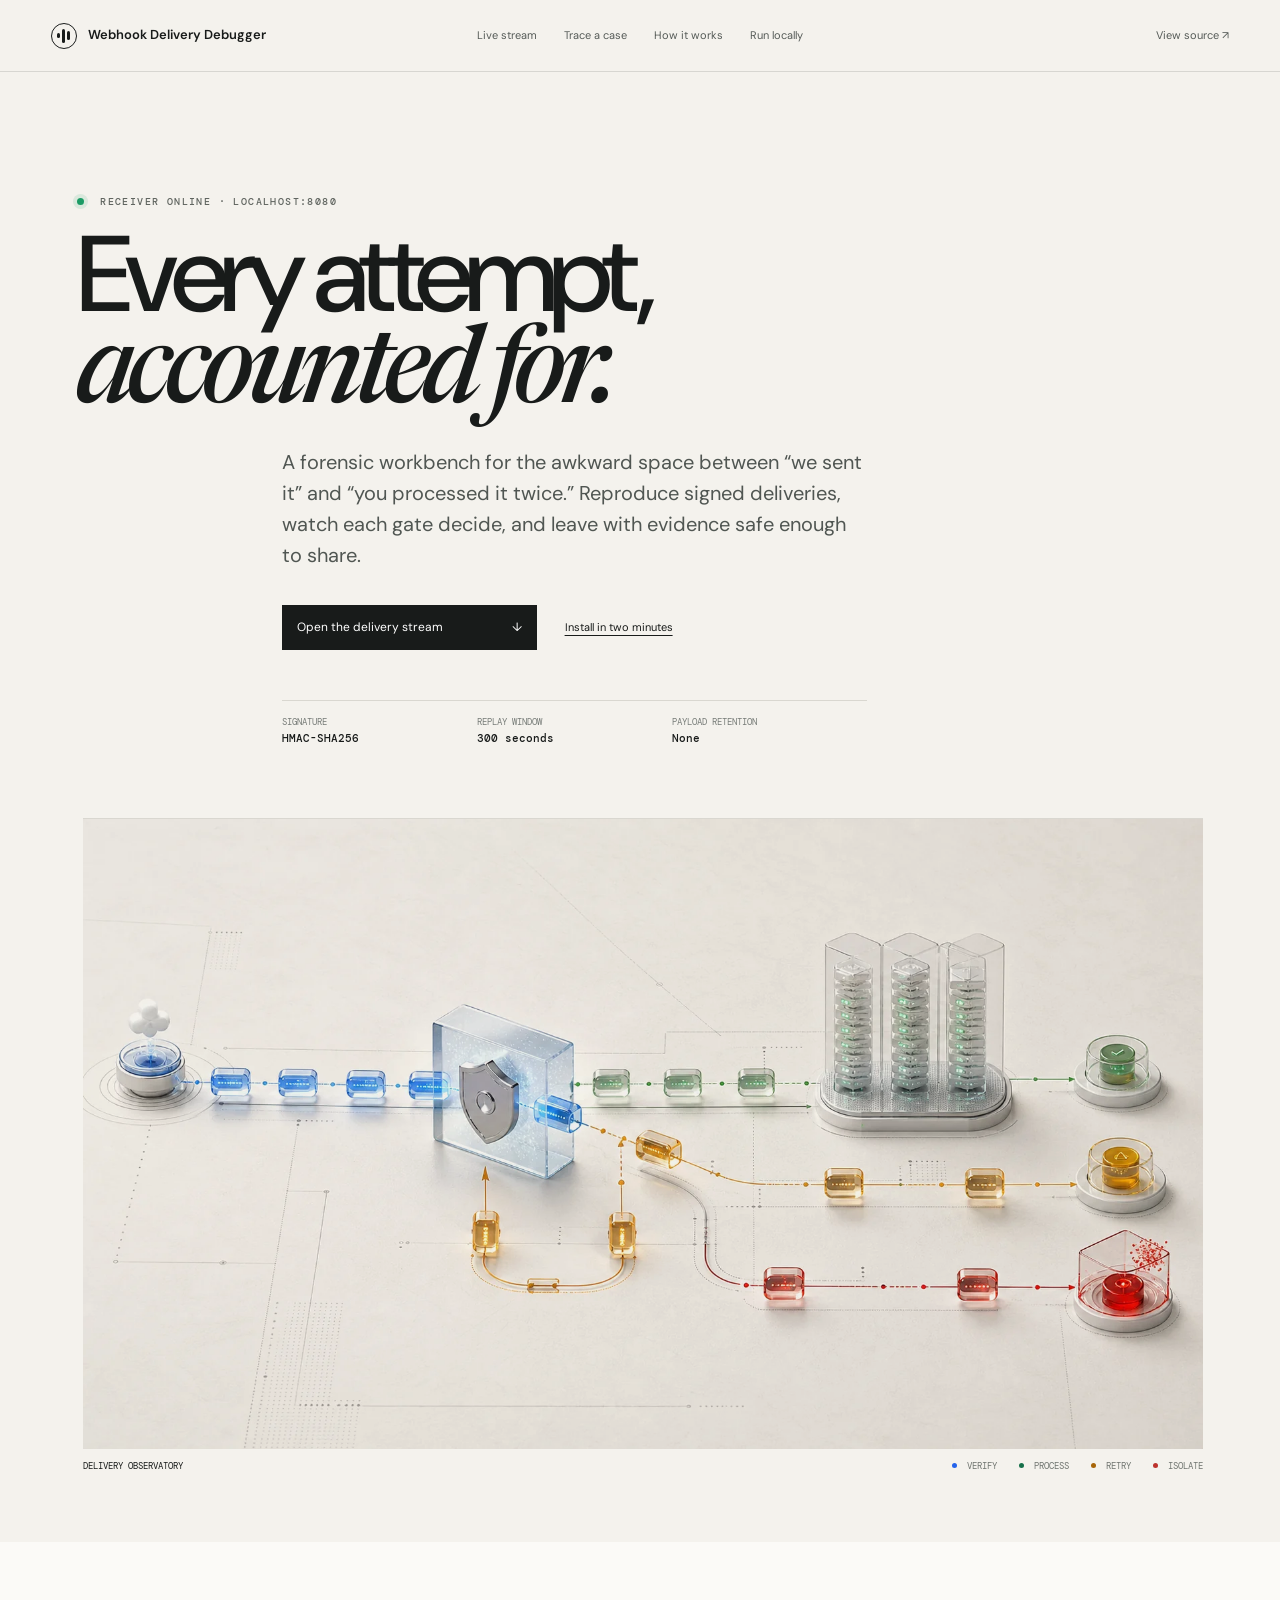
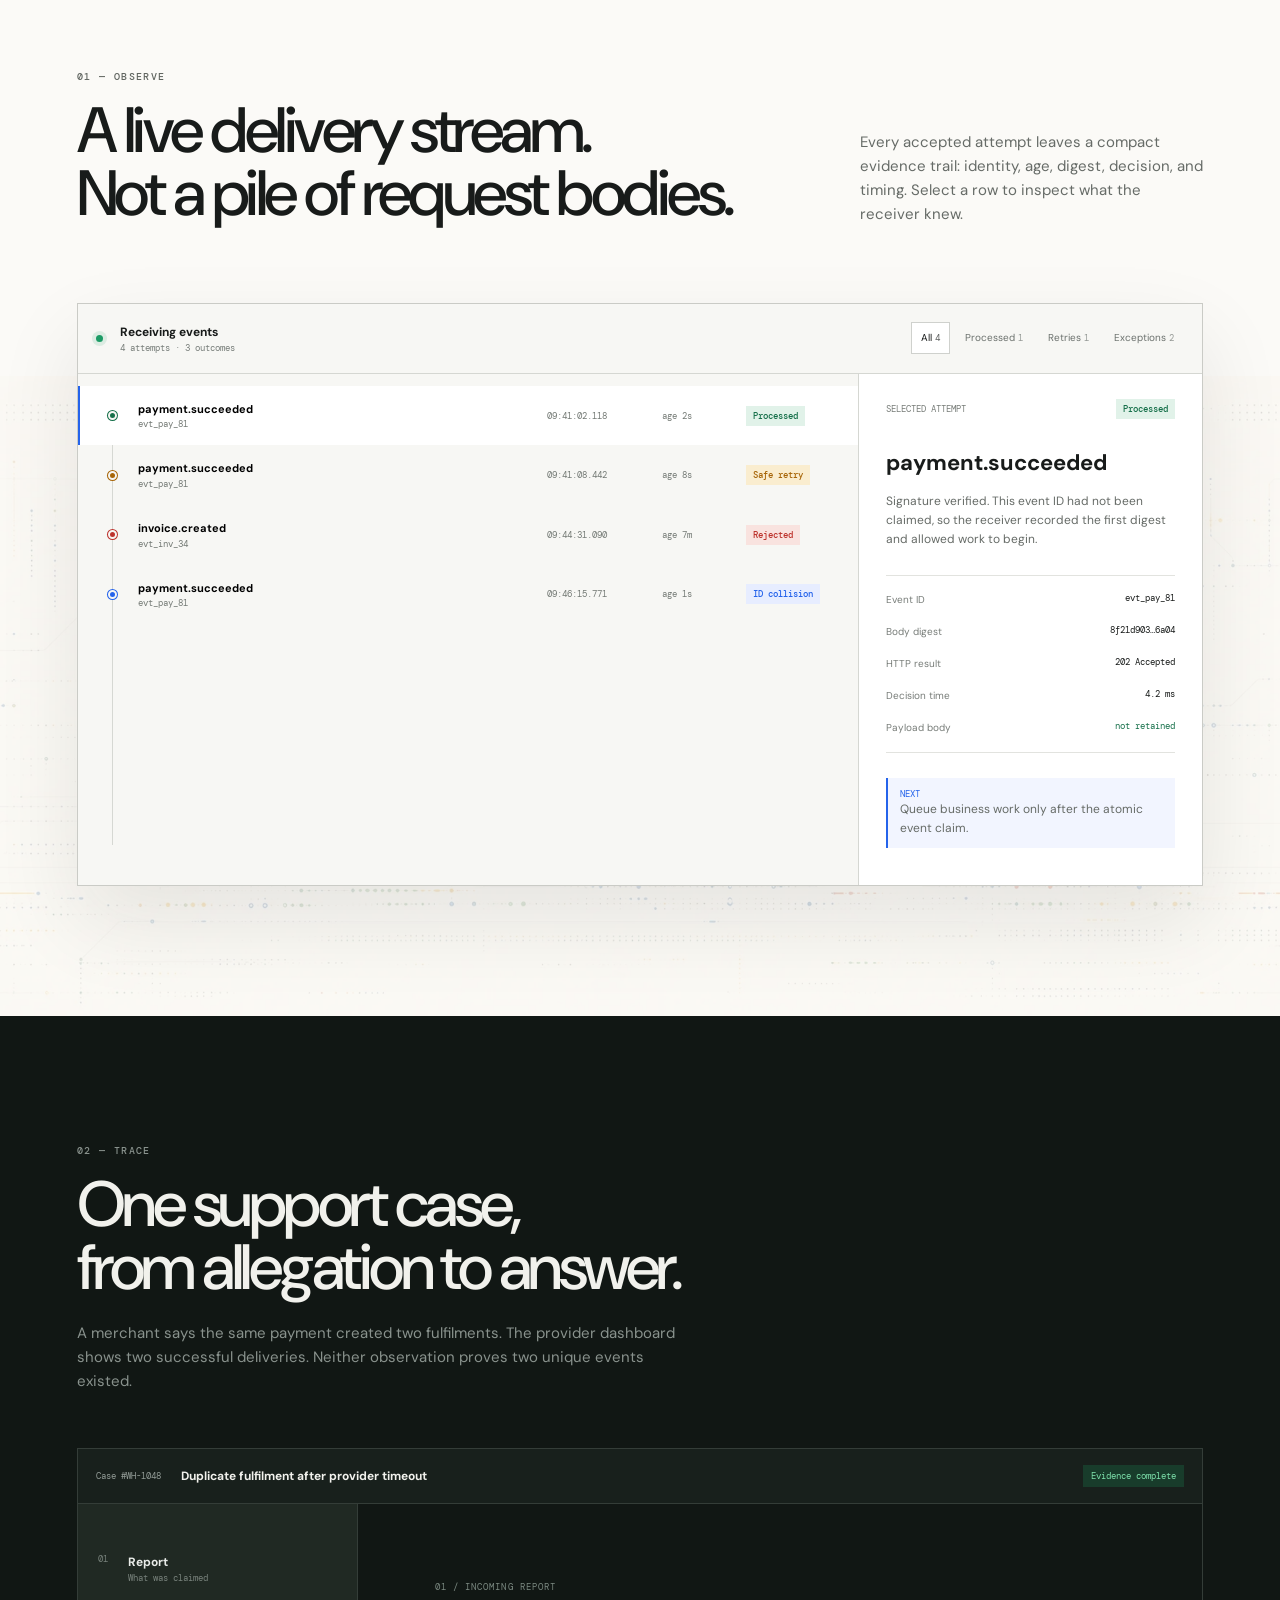
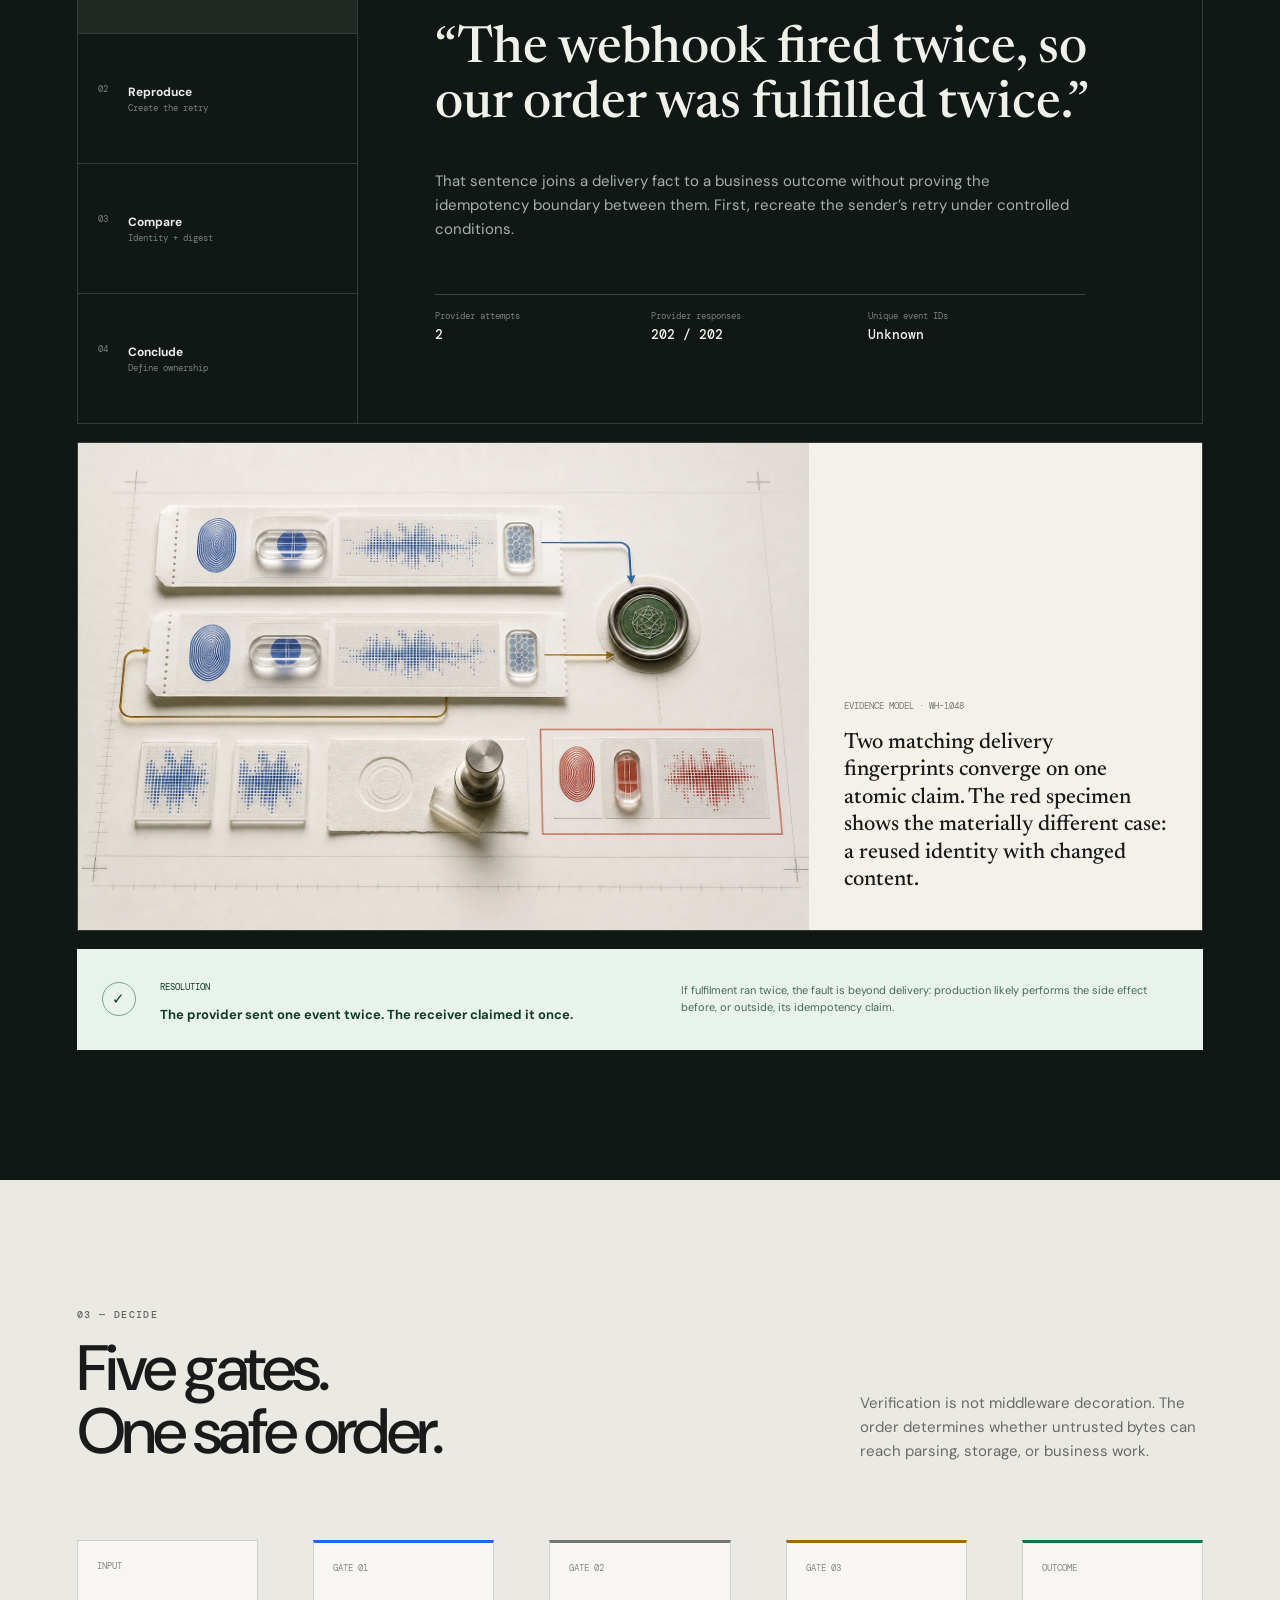
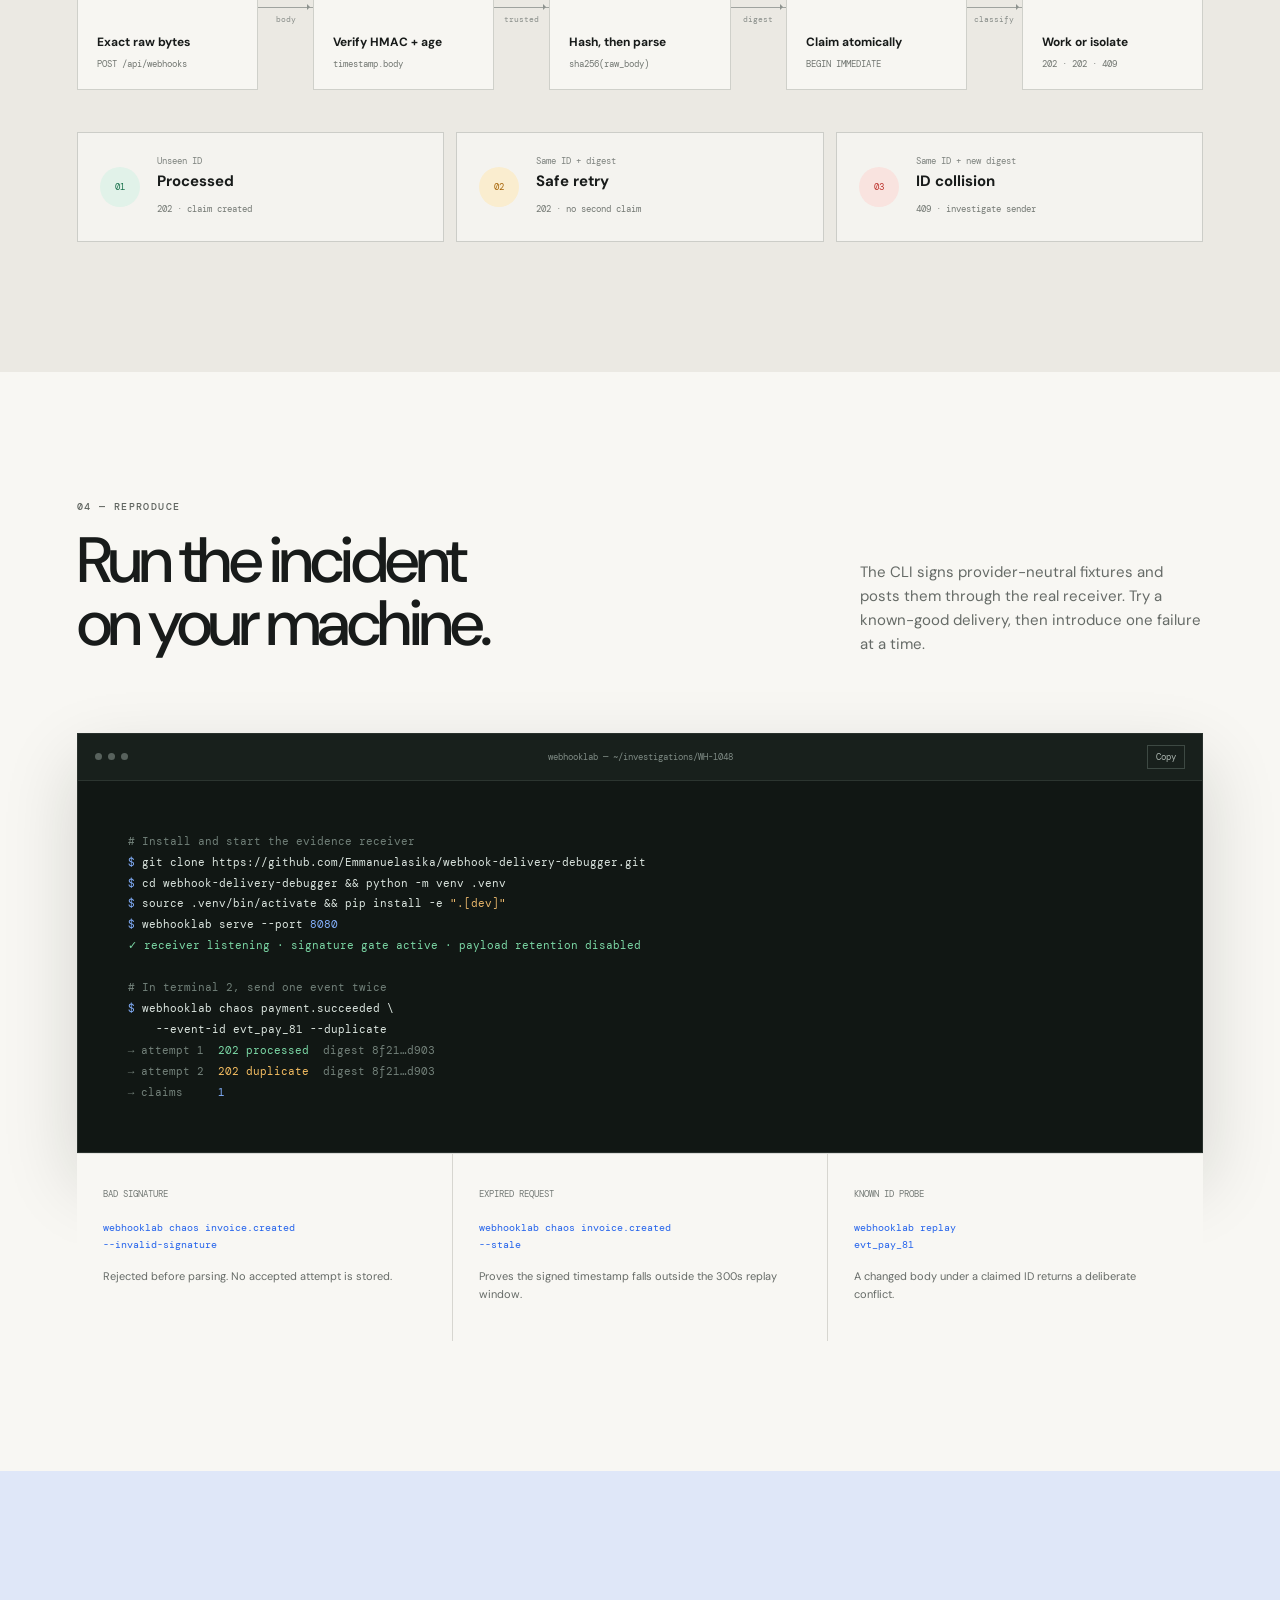
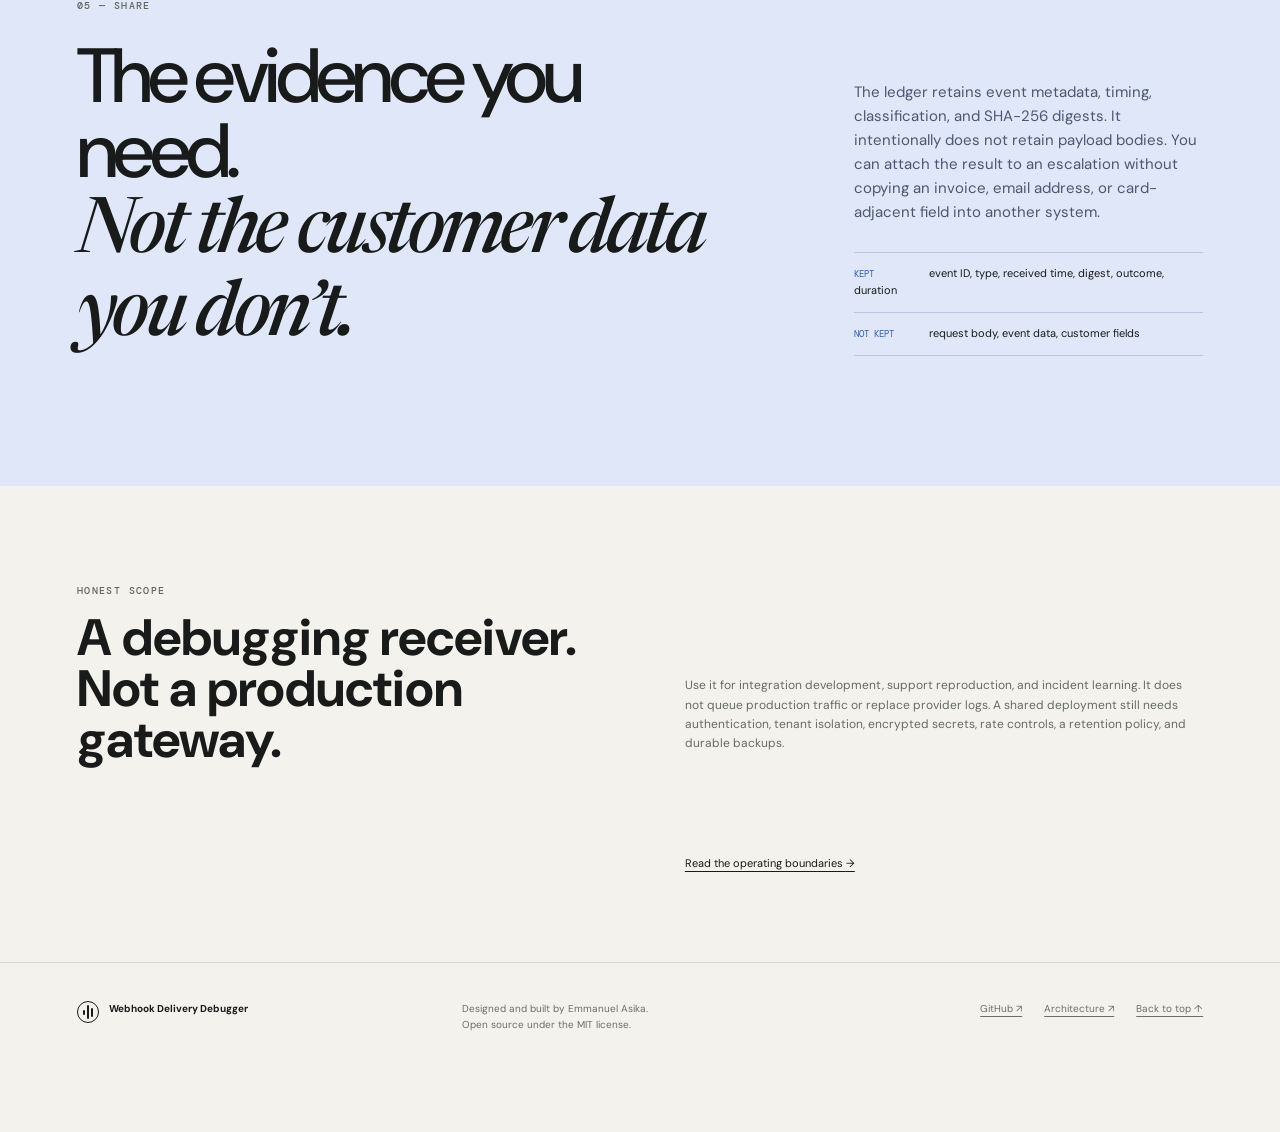
==== commit 728aff38: "docs: build a flagship product experience" ====
--- a/docs/index.html
+++ b/docs/index.html
@@ -3,158 +3,300 @@
 <head>
   <meta charset="utf-8">
   <meta name="viewport" content="width=device-width,initial-scale=1">
-  <meta name="description" content="Reproduce webhook signatures, retries, duplicates, stale requests, and event-ID collisions in a safe local receiver.">
-  <title>Webhook Delivery Debugger</title>
+  <meta name="description" content="A local webhook receiver for proving signature failures, retries, duplicate deliveries, and event-ID collisions without retaining payloads.">
+  <meta name="theme-color" content="#f4f2ed">
+  <meta property="og:title" content="Webhook Delivery Debugger — Every attempt, accounted for.">
+  <meta property="og:description" content="Reproduce a webhook incident. Follow the signature gate, atomic claim, and evidence ledger.">
+  <meta property="og:type" content="website">
+  <meta property="og:image" content="https://emmanuelasika.github.io/webhook-delivery-debugger/assets/webhook-observatory.webp">
+  <meta property="og:image:width" content="1672">
+  <meta property="og:image:height" content="941">
+  <meta name="twitter:card" content="summary_large_image">
+  <title>Webhook Delivery Debugger — Every attempt, accounted for</title>
+  <link rel="preconnect" href="https://fonts.googleapis.com">
+  <link rel="preconnect" href="https://fonts.gstatic.com" crossorigin>
   <link rel="stylesheet" href="site.css">
 </head>
 <body>
-  <header class="site-header">
-    <a class="name" href="#top"><span class="mark" aria-hidden="true">W</span> Webhook Delivery Debugger</a>
-    <nav aria-label="Primary navigation">
-      <a href="#ledger">Delivery ledger</a>
-      <a href="#pipeline">Receiver pipeline</a>
-      <a href="#case">Investigation</a>
-      <a href="#start">Quickstart</a>
-      <a href="https://github.com/Emmanuelasika/webhook-delivery-debugger">GitHub ↗</a>
+  <a class="skip-link" href="#content">Skip to content</a>
+  <header class="masthead">
+    <a class="identity" href="#top" aria-label="Webhook Delivery Debugger, home">
+      <span class="identity-mark" aria-hidden="true"><i></i><i></i><i></i></span>
+      <span>Webhook Delivery Debugger</span>
+    </a>
+    <nav aria-label="Primary">
+      <a href="#stream">Live stream</a>
+      <a href="#trace">Trace a case</a>
+      <a href="#architecture">How it works</a>
+      <a href="#quickstart">Run locally</a>
     </nav>
+    <a class="github-link" href="https://github.com/Emmanuelasika/webhook-delivery-debugger">View source <span aria-hidden="true">↗</span></a>
   </header>
 
-  <main id="top">
-    <section class="hero">
-      <div>
-        <p class="kicker"><span class="live-dot"></span> Local receiver · evidence, not payloads</p>
-        <h1>See what happened to every webhook attempt.</h1>
-        <p class="lead">Send signed fixtures through a real receiver. The ledger shows whether each request was processed, repeated, rejected, or reused with different content—without keeping the body.</p>
-        <div class="actions"><a class="button" href="#start">Start the receiver</a><a class="text-link" href="#case">Follow an investigation →</a></div>
-      </div>
-      <aside class="receiver-status" aria-label="Receiver status">
-        <div class="status-head"><span>receiver / local</span><span class="online">● listening</span></div>
-        <dl>
-          <div><dt>Endpoint</dt><dd>POST /webhooks</dd></div>
+  <main id="content">
+    <section class="hero" id="top">
+      <div class="hero-copy">
+        <p class="eyebrow"><span class="pulse" aria-hidden="true"></span> Receiver online · localhost:8080</p>
+        <h1>Every attempt,<br><em>accounted for.</em></h1>
+        <p class="hero-lede">A forensic workbench for the awkward space between “we sent it” and “you processed it twice.” Reproduce signed deliveries, watch each gate decide, and leave with evidence safe enough to share.</p>
+        <div class="hero-actions">
+          <a class="primary-action" href="#stream">Open the delivery stream <span>↓</span></a>
+          <a class="quiet-action" href="#quickstart">Install in two minutes</a>
+        </div>
+        <dl class="hero-facts">
+          <div><dt>Signature</dt><dd>HMAC-SHA256</dd></div>
           <div><dt>Replay window</dt><dd>300 seconds</dd></div>
-          <div><dt>Payload storage</dt><dd>disabled</dd></div>
+          <div><dt>Payload retention</dt><dd>None</dd></div>
         </dl>
-      </aside>
-    </section>
-
-    <section id="ledger" class="ledger-section">
-      <div class="section-copy">
-        <p class="label">Delivery ledger</p>
-        <h2>One row for every attempt</h2>
-        <p>A customer reports two fulfilments. Start here: compare the event ID, digest, signature result, and final receiver decision.</p>
-      </div>
-      <div class="ledger" role="region" aria-label="Example webhook delivery ledger" tabindex="0">
-        <table>
-          <thead><tr><th>Attempt</th><th>Event ID</th><th>Age</th><th>Digest</th><th>HTTP</th><th>Decision</th></tr></thead>
-          <tbody>
-            <tr><td><span class="attempt">09:41:02</span></td><td><code>evt_pay_81</code></td><td>2s</td><td><code>8f21…d903</code></td><td>202</td><td><span class="state processed">Processed</span></td></tr>
-            <tr><td><span class="attempt">09:41:08</span></td><td><code>evt_pay_81</code></td><td>8s</td><td><code>8f21…d903</code></td><td>202</td><td><span class="state duplicate">Duplicate</span></td></tr>
-            <tr><td><span class="attempt">09:44:31</span></td><td><code>evt_pay_82</code></td><td>7m</td><td><code>31ca…22b0</code></td><td>401</td><td><span class="state rejected">Stale / invalid</span></td></tr>
-            <tr><td><span class="attempt">09:46:15</span></td><td><code>evt_pay_81</code></td><td>1s</td><td><code>9a72…ce40</code></td><td>409</td><td><span class="state collision">ID collision</span></td></tr>
-          </tbody>
-        </table>
-      </div>
-      <div class="legend" aria-label="Decision meanings">
-        <p><span class="swatch green"></span><b>Processed</b> First valid claim; business work may begin.</p>
-        <p><span class="swatch amber"></span><b>Duplicate</b> Same event ID and body; acknowledge, do not work twice.</p>
-        <p><span class="swatch red"></span><b>Stale / invalid</b> Verification failed before parsing or storage.</p>
-        <p><span class="swatch blue"></span><b>Collision</b> Known ID, different digest; return a conflict for investigation.</p>
-      </div>
-    </section>
-
-    <section id="investigation">
-      <span id="pipeline" class="anchor-target" aria-hidden="true"></span>
-      <div class="section-copy">
-        <p class="label">Receiver pipeline</p>
-        <h2>The order is the safety model</h2>
-        <p>The receiver does not parse first and decide later. Each gate rules out a different failure mode.</p>
-      </div>
-      <ol class="pipeline">
-        <li><span class="step-no">01</span><div><b>Read exact bytes</b><p>Preserve the request body exactly as signed.</p></div></li>
-        <li><span class="step-no">02</span><div><b>Verify signature + age</b><p>Reject a bad HMAC or timestamp outside the replay window.</p></div></li>
-        <li><span class="step-no">03</span><div><b>Hash, then parse</b><p>Create a SHA-256 digest before reading the event envelope.</p></div></li>
-        <li><span class="step-no">04</span><div><b>Claim atomically</b><p>SQLite decides first delivery, duplicate, or ID collision.</p></div></li>
-        <li><span class="step-no">05</span><div><b>Record the outcome</b><p>Keep evidence metadata; <code>payload_body: not retained</code>.</p></div></li>
-      </ol>
-      <div class="http-example code-window">
-        <div class="code-title"><span>HTTP request</span><span>valid signed delivery</span></div>
-        <pre aria-label="Example HTTP webhook request"><code><span class="method">POST</span> <span class="url">/webhooks</span> <span class="dim">HTTP/1.1</span>
-<span class="header">Host:</span> 127.0.0.1:8080
-<span class="header">Content-Type:</span> application/json
-<span class="header">Webhook-Id:</span> evt_pay_81
-<span class="header">Webhook-Timestamp:</span> 1785318062
-<span class="header">Webhook-Signature:</span> <span class="string">v1,9cde45…</span>
-
-{<span class="key">"id"</span>: <span class="string">"evt_pay_81"</span>, <span class="key">"type"</span>: <span class="string">"payment.succeeded"</span>, <span class="key">"amount"</span>: <span class="number">4900</span>}</code></pre>
-      </div>
-    </section>
-
-    <section id="failure-lab">
-      <span id="case" class="anchor-target" aria-hidden="true"></span>
-      <div class="case-intro">
-        <p class="label">Case file · duplicate fulfilment</p>
-        <h2>“We received the same payment twice.”</h2>
-        <p>The provider saw two successful responses. The application team saw two deliveries. Neither fact proves that two business actions should have happened.</p>
-      </div>
-      <div class="case-grid">
-        <div class="case-notes">
-          <div><span>1</span><p><b>Reproduce.</b> Send one signed payment fixture, then instruct the CLI to repeat it.</p></div>
-          <div><span>2</span><p><b>Compare.</b> Both rows have <code>evt_pay_81</code> and digest <code>8f21…d903</code>.</p></div>
-          <div><span>3</span><p><b>Conclude.</b> This was a normal retry. The receiver claimed it once and acknowledged both attempts.</p></div>
-        </div>
-        <div class="code-window">
-          <div class="code-title"><span>Terminal</span><span>Reproduce the retry</span></div>
-          <pre><code><span class="prompt">$</span> webhooklab chaos payment.succeeded \
+      </div>
+      <figure class="hero-art">
+        <img src="assets/webhook-observatory.webp" width="1672" height="941" alt="Technical illustration of webhook events passing through a signature gate into processed, retry, and collision paths">
+        <figcaption>
+          <span>Delivery observatory</span>
+          <span><i class="dot blue"></i> verify</span>
+          <span><i class="dot green"></i> process</span>
+          <span><i class="dot amber"></i> retry</span>
+          <span><i class="dot red"></i> isolate</span>
+        </figcaption>
+      </figure>
+    </section>
+
+    <section class="stream-section" id="stream">
+      <header class="section-heading split-heading">
+        <div>
+          <p class="index-label">01 — Observe</p>
+          <h2>A live delivery stream.<br>Not a pile of request bodies.</h2>
+        </div>
+        <p>Every accepted attempt leaves a compact evidence trail: identity, age, digest, decision, and timing. Select a row to inspect what the receiver knew.</p>
+      </header>
+
+      <div class="observatory">
+        <div class="stream-toolbar">
+          <div class="stream-title"><span class="pulse"></span><b>Receiving events</b><small>4 attempts · 3 outcomes</small></div>
+          <div class="filters" role="group" aria-label="Filter delivery outcomes">
+            <button class="filter active" type="button" data-filter="all">All <span>4</span></button>
+            <button class="filter" type="button" data-filter="processed">Processed <span>1</span></button>
+            <button class="filter" type="button" data-filter="duplicate">Retries <span>1</span></button>
+            <button class="filter" type="button" data-filter="exception">Exceptions <span>2</span></button>
+          </div>
+        </div>
+        <div class="stream-shell">
+          <div class="event-list" role="listbox" aria-label="Webhook delivery attempts">
+            <button class="event-row selected" type="button" role="option" aria-selected="true" data-outcome="processed" data-detail="processed">
+              <span class="timeline-node processed-node"></span>
+              <span class="event-main"><b>payment.succeeded</b><code>evt_pay_81</code></span>
+              <span class="event-time">09:41:02.118</span>
+              <span class="event-age">age 2s</span>
+              <span class="event-state state-processed">Processed</span>
+            </button>
+            <button class="event-row" type="button" role="option" aria-selected="false" data-outcome="duplicate" data-detail="duplicate">
+              <span class="timeline-node duplicate-node"></span>
+              <span class="event-main"><b>payment.succeeded</b><code>evt_pay_81</code></span>
+              <span class="event-time">09:41:08.442</span>
+              <span class="event-age">age 8s</span>
+              <span class="event-state state-duplicate">Safe retry</span>
+            </button>
+            <button class="event-row" type="button" role="option" aria-selected="false" data-outcome="exception" data-detail="stale">
+              <span class="timeline-node rejected-node"></span>
+              <span class="event-main"><b>invoice.created</b><code>evt_inv_34</code></span>
+              <span class="event-time">09:44:31.090</span>
+              <span class="event-age">age 7m</span>
+              <span class="event-state state-rejected">Rejected</span>
+            </button>
+            <button class="event-row" type="button" role="option" aria-selected="false" data-outcome="exception" data-detail="collision">
+              <span class="timeline-node collision-node"></span>
+              <span class="event-main"><b>payment.succeeded</b><code>evt_pay_81</code></span>
+              <span class="event-time">09:46:15.771</span>
+              <span class="event-age">age 1s</span>
+              <span class="event-state state-collision">ID collision</span>
+            </button>
+          </div>
+          <aside class="event-inspector" aria-live="polite">
+            <div class="inspector-top">
+              <p>Selected attempt</p>
+              <span id="inspectStatus" class="state-processed">Processed</span>
+            </div>
+            <h3 id="inspectType">payment.succeeded</h3>
+            <p id="inspectSummary">Signature verified. This event ID had not been claimed, so the receiver recorded the first digest and allowed work to begin.</p>
+            <dl class="evidence-list">
+              <div><dt>Event ID</dt><dd id="inspectId">evt_pay_81</dd></div>
+              <div><dt>Body digest</dt><dd id="inspectDigest">8f21d903…6a04</dd></div>
+              <div><dt>HTTP result</dt><dd id="inspectHttp">202 Accepted</dd></div>
+              <div><dt>Decision time</dt><dd id="inspectDuration">4.2 ms</dd></div>
+              <div><dt>Payload body</dt><dd class="safe-value">not retained</dd></div>
+            </dl>
+            <p class="inspector-note" id="inspectNote"><span>Next</span> Queue business work only after the atomic event claim.</p>
+          </aside>
+        </div>
+      </div>
+    </section>
+
+    <section class="trace-section" id="trace">
+      <header class="section-heading">
+        <p class="index-label">02 — Trace</p>
+        <h2>One support case,<br>from allegation to answer.</h2>
+        <p class="wide-copy">A merchant says the same payment created two fulfilments. The provider dashboard shows two successful deliveries. Neither observation proves two unique events existed.</p>
+      </header>
+
+      <div class="case-header">
+        <div><span>Case #WH-1048</span><strong>Duplicate fulfilment after provider timeout</strong></div>
+        <span class="case-status">Evidence complete</span>
+      </div>
+      <div class="case-layout">
+        <div class="case-rail" role="tablist" aria-label="Investigation stages">
+          <button class="case-step active" type="button" role="tab" aria-selected="true" data-stage="report"><span>01</span><b>Report</b><small>What was claimed</small></button>
+          <button class="case-step" type="button" role="tab" aria-selected="false" data-stage="reproduce"><span>02</span><b>Reproduce</b><small>Create the retry</small></button>
+          <button class="case-step" type="button" role="tab" aria-selected="false" data-stage="compare"><span>03</span><b>Compare</b><small>Identity + digest</small></button>
+          <button class="case-step" type="button" role="tab" aria-selected="false" data-stage="conclude"><span>04</span><b>Conclude</b><small>Define ownership</small></button>
+        </div>
+        <div class="case-stage" id="caseStage" aria-live="polite">
+          <p class="stage-kicker">01 / Incoming report</p>
+          <blockquote>“The webhook fired twice, so our order was fulfilled twice.”</blockquote>
+          <p>That sentence joins a delivery fact to a business outcome without proving the idempotency boundary between them. First, recreate the sender’s retry under controlled conditions.</p>
+          <div class="signal-grid">
+            <div><span>Provider attempts</span><strong>2</strong></div>
+            <div><span>Provider responses</span><strong>202 / 202</strong></div>
+            <div><span>Unique event IDs</span><strong>Unknown</strong></div>
+          </div>
+        </div>
+      </div>
+      <figure class="evidence-figure">
+        <img src="assets/delivery-evidence.webp" width="1536" height="1024" loading="lazy" alt="Forensic delivery evidence model showing two matching webhook attempts converging on one claim while a conflicting identity is isolated">
+        <figcaption><span>Evidence model · WH-1048</span><p>Two matching delivery fingerprints converge on one atomic claim. The red specimen shows the materially different case: a reused identity with changed content.</p></figcaption>
+      </figure>
+      <div class="case-resolution">
+        <span class="resolution-mark">✓</span>
+        <div><p>Resolution</p><strong>The provider sent one event twice. The receiver claimed it once.</strong></div>
+        <p>If fulfilment ran twice, the fault is beyond delivery: production likely performs the side effect before, or outside, its idempotency claim.</p>
+      </div>
+    </section>
+
+    <section class="architecture-section" id="architecture">
+      <header class="section-heading split-heading">
+        <div><p class="index-label">03 — Decide</p><h2>Five gates.<br>One safe order.</h2></div>
+        <p>Verification is not middleware decoration. The order determines whether untrusted bytes can reach parsing, storage, or business work.</p>
+      </header>
+      <div class="gate-map" aria-label="Webhook receiver decision pipeline">
+        <article class="gate gate-input"><span>Input</span><b>Exact raw bytes</b><code>POST /api/webhooks</code></article>
+        <div class="connector"><i></i><span>body</span></div>
+        <article class="gate gate-verify"><span>Gate 01</span><b>Verify HMAC + age</b><code>timestamp.body</code></article>
+        <div class="connector"><i></i><span>trusted</span></div>
+        <article class="gate gate-hash"><span>Gate 02</span><b>Hash, then parse</b><code>sha256(raw_body)</code></article>
+        <div class="connector"><i></i><span>digest</span></div>
+        <article class="gate gate-claim"><span>Gate 03</span><b>Claim atomically</b><code>BEGIN IMMEDIATE</code></article>
+        <div class="connector branch"><i></i><span>classify</span></div>
+        <article class="gate gate-result"><span>Outcome</span><b>Work or isolate</b><code>202 · 202 · 409</code></article>
+      </div>
+      <div class="outcome-cards">
+        <article><span class="outcome-icon processed-icon">01</span><div><p>Unseen ID</p><h3>Processed</h3><code>202 · claim created</code></div></article>
+        <article><span class="outcome-icon duplicate-icon">02</span><div><p>Same ID + digest</p><h3>Safe retry</h3><code>202 · no second claim</code></div></article>
+        <article><span class="outcome-icon collision-icon">03</span><div><p>Same ID + new digest</p><h3>ID collision</h3><code>409 · investigate sender</code></div></article>
+      </div>
+    </section>
+
+    <section class="code-story" id="quickstart">
+      <header class="section-heading split-heading">
+        <div><p class="index-label">04 — Reproduce</p><h2>Run the incident<br>on your machine.</h2></div>
+        <p>The CLI signs provider-neutral fixtures and posts them through the real receiver. Try a known-good delivery, then introduce one failure at a time.</p>
+      </header>
+      <div class="terminal-card">
+        <div class="terminal-bar">
+          <div><i></i><i></i><i></i></div>
+          <span>webhooklab — ~/investigations/WH-1048</span>
+          <button class="copy-button" type="button" data-copy aria-label="Copy quickstart commands">Copy</button>
+        </div>
+        <pre><code id="quickstartCode"><span class="comment"># Install and start the evidence receiver</span>
+<span class="prompt">$</span> git clone https://github.com/Emmanuelasika/webhook-delivery-debugger.git
+<span class="prompt">$</span> cd webhook-delivery-debugger && python -m venv .venv
+<span class="prompt">$</span> source .venv/bin/activate && pip install -e <span class="string">".[dev]"</span>
+<span class="prompt">$</span> webhooklab serve --port <span class="number">8080</span>
+<span class="success">✓ receiver listening · signature gate active · payload retention disabled</span>
+
+<span class="comment"># In terminal 2, send one event twice</span>
+<span class="prompt">$</span> webhooklab chaos payment.succeeded \
     --event-id evt_pay_81 --duplicate
-
-<span class="dim">→ attempt 1</span>  <span class="ok">202 processed</span>
-<span class="dim">→ attempt 2</span>  <span class="warn">202 duplicate</span>
-<span class="dim">→ claims</span>     <span class="number">1</span>
-
-<span class="prompt">$</span> webhooklab ledger --event evt_pay_81
-<span class="key">digest</span>        8f21…d903
-<span class="key">payload_body</span>  <span class="dim">not retained</span></code></pre>
-        </div>
-      </div>
-      <aside class="finding"><b>Finding</b><p>If fulfilment still ran twice, investigate the application’s idempotency boundary. The delivery evidence does not support two distinct provider events.</p></aside>
-    </section>
-
-    <section id="start">
-      <div class="section-copy">
-        <p class="label">Quickstart</p>
-        <h2>Run a receiver in a few commands</h2>
-        <p>Use the installed <code>webhooklab</code> command to start the local ledger, then send fixtures from a second terminal.</p>
-      </div>
-      <div class="code-window install">
-        <div class="code-title"><span>Terminal</span><span>install + listen</span></div>
-        <pre><code><span class="prompt">$</span> git clone https://github.com/Emmanuelasika/webhook-delivery-debugger.git
-<span class="prompt">$</span> cd webhook-delivery-debugger
-<span class="prompt">$</span> python -m venv .venv
-<span class="prompt">$</span> source .venv/bin/activate
-<span class="prompt">$</span> pip install -e <span class="string">".[dev]"</span>
-<span class="prompt">$</span> webhooklab serve --port <span class="number">8080</span>
-
-<span class="ok">✓ receiver listening at http://127.0.0.1:8080</span></code></pre>
-      </div>
-      <div class="json-example code-window">
-        <div class="code-title"><span>JSON response</span><span>ledger summary</span></div>
-        <pre><code>{
-  <span class="key">"delivery_attempts"</span>: <span class="number">2</span>,
-  <span class="key">"unique_events"</span>: <span class="number">1</span>,
-  <span class="key">"outcomes"</span>: [
-    {<span class="key">"decision"</span>: <span class="string">"processed"</span>, <span class="key">"count"</span>: <span class="number">1</span>},
-    {<span class="key">"decision"</span>: <span class="string">"duplicate"</span>, <span class="key">"count"</span>: <span class="number">1</span>}
-  ],
-  <span class="key">"payload_storage"</span>: <span class="bool">false</span>
-}</code></pre>
-      </div>
-    </section>
-
-    <section id="architecture" class="limits">
-      <div><p class="label">Scope</p><h2>A debugging receiver, not a gateway</h2></div>
-      <p>Use it locally for retry, ordering, signature, and collision investigations. It does not queue production traffic, manage provider retries, or replace provider logs. A hosted deployment would still need authentication, tenant isolation, encrypted secrets, rate controls, retention policy, and durable backups.</p>
+<span class="muted">→ attempt 1</span>  <span class="success">202 processed</span>  <span class="muted">digest 8f21…d903</span>
+<span class="muted">→ attempt 2</span>  <span class="warning">202 duplicate</span>  <span class="muted">digest 8f21…d903</span>
+<span class="muted">→ claims</span>     <span class="number">1</span></code></pre>
+      </div>
+      <div class="recipes">
+        <article><span>Bad signature</span><code>webhooklab chaos invoice.created<br>--invalid-signature</code><p>Rejected before parsing. No accepted attempt is stored.</p></article>
+        <article><span>Expired request</span><code>webhooklab chaos invoice.created<br>--stale</code><p>Proves the signed timestamp falls outside the 300s replay window.</p></article>
+        <article><span>Known ID probe</span><code>webhooklab replay<br>evt_pay_81</code><p>A changed body under a claimed ID returns a deliberate conflict.</p></article>
+      </div>
+    </section>
+
+    <section class="proof-section">
+      <p class="index-label">05 — Share</p>
+      <div class="proof-grid">
+        <h2>The evidence you need.<br><em>Not the customer data you don’t.</em></h2>
+        <div>
+          <p>The ledger retains event metadata, timing, classification, and SHA-256 digests. It intentionally does not retain payload bodies. You can attach the result to an escalation without copying an invoice, email address, or card-adjacent field into another system.</p>
+          <ul>
+            <li><span>Kept</span> event ID, type, received time, digest, outcome, duration</li>
+            <li><span>Not kept</span> request body, event data, customer fields</li>
+          </ul>
+        </div>
+      </div>
+    </section>
+
+    <section class="scope-section">
+      <div><p class="index-label">Honest scope</p><h2>A debugging receiver.<br>Not a production gateway.</h2></div>
+      <p>Use it for integration development, support reproduction, and incident learning. It does not queue production traffic or replace provider logs. A shared deployment still needs authentication, tenant isolation, encrypted secrets, rate controls, a retention policy, and durable backups.</p>
+      <a href="https://github.com/Emmanuelasika/webhook-delivery-debugger#what-this-lab-provesand-what-it-does-not">Read the operating boundaries <span>→</span></a>
     </section>
   </main>
-  <footer><span>Built by Emmanuel Asika</span><a href="https://github.com/Emmanuelasika/webhook-delivery-debugger">Source and full documentation ↗</a></footer>
+
+  <footer>
+    <div><span class="identity-mark small" aria-hidden="true"><i></i><i></i><i></i></span><strong>Webhook Delivery Debugger</strong></div>
+    <p>Designed and built by Emmanuel Asika.<br>Open source under the MIT license.</p>
+    <div class="footer-links"><a href="https://github.com/Emmanuelasika/webhook-delivery-debugger">GitHub ↗</a><a href="https://github.com/Emmanuelasika/webhook-delivery-debugger/blob/main/docs/architecture.md">Architecture ↗</a><a href="#top">Back to top ↑</a></div>
+  </footer>
+
+  <script>
+    const details = {
+      processed: {status:"Processed", state:"state-processed", type:"payment.succeeded", id:"evt_pay_81", digest:"8f21d903…6a04", http:"202 Accepted", duration:"4.2 ms", summary:"Signature verified. This event ID had not been claimed, so the receiver recorded the first digest and allowed work to begin.", note:"Queue business work only after the atomic event claim."},
+      duplicate: {status:"Safe retry", state:"state-duplicate", type:"payment.succeeded", id:"evt_pay_81", digest:"8f21d903…6a04", http:"202 Accepted", duration:"2.8 ms", summary:"The ID and body digest match the original attempt. The retry was acknowledged, but it did not create another event claim.", note:"No action required. The transport retried; the receiver stayed idempotent."},
+      stale: {status:"Rejected", state:"state-rejected", type:"invoice.created", id:"evt_inv_34", digest:"not calculated", http:"400 Bad Request", duration:"0.7 ms", summary:"The signed timestamp was older than the 300-second replay window. Rejection happened before event parsing or ledger storage.", note:"Check clock drift or a delayed sender queue. Do not widen tolerance casually."},
+      collision: {status:"ID collision", state:"state-collision", type:"payment.succeeded", id:"evt_pay_81", digest:"9a72ce40…109c", http:"409 Conflict", duration:"3.1 ms", summary:"This ID was already claimed with digest 8f21d903…6a04. Different content under the same identity is isolated, not treated as a retry.", note:"Escalate to the sender with both digests. Do not process either version again."}
+    };
+    const inspectorFields = {
+      inspectStatus: "status", inspectType: "type", inspectSummary: "summary", inspectId: "id",
+      inspectDigest: "digest", inspectHttp: "http", inspectDuration: "duration"
+    };
+    document.querySelectorAll(".event-row").forEach(row => row.addEventListener("click", () => {
+      document.querySelectorAll(".event-row").forEach(item => { item.classList.remove("selected"); item.setAttribute("aria-selected", "false"); });
+      row.classList.add("selected"); row.setAttribute("aria-selected", "true");
+      const detail = details[row.dataset.detail];
+      Object.entries(inspectorFields).forEach(([element, key]) => document.getElementById(element).textContent = detail[key]);
+      const status = document.getElementById("inspectStatus");
+      status.className = detail.state;
+      document.getElementById("inspectNote").innerHTML = `<span>Next</span> ${detail.note}`;
+    }));
+    document.querySelectorAll(".filter").forEach(button => button.addEventListener("click", () => {
+      document.querySelectorAll(".filter").forEach(item => item.classList.remove("active"));
+      button.classList.add("active");
+      document.querySelectorAll(".event-row").forEach(row => {
+        row.hidden = button.dataset.filter !== "all" && row.dataset.outcome !== button.dataset.filter;
+      });
+    }));
+    const stages = {
+      report: [`01 / Incoming report`, `“The webhook fired twice, so our order was fulfilled twice.”`, `That sentence joins a delivery fact to a business outcome without proving the idempotency boundary between them. First, recreate the sender’s retry under controlled conditions.`, ["Provider attempts","2","Provider responses","202 / 202","Unique event IDs","Unknown"]],
+      reproduce: [`02 / Controlled reproduction`, `Send the exact same signed fixture twice.`, `The chaos command holds the event ID and raw body constant. The first attempt is processed; the second is classified as a safe retry.`, ["Attempt 1","Processed","Attempt 2","Duplicate","Atomic claims","1"]],
+      compare: [`03 / Evidence comparison`, `Same identity. Same body. Two transport attempts.`, `Both attempts use evt_pay_81 and digest 8f21…d903. This is not an ID collision and it is not two provider events.`, ["Event IDs","Match","Body digests","Match","Business claims","1"]],
+      conclude: [`04 / Ownership`, `Delivery behaved correctly. Investigate the side-effect boundary.`, `The receiver acknowledged both transport attempts while claiming the event once. If fulfilment ran twice, production work was not coupled to an atomic idempotency claim.`, ["Delivery defect","No","Receiver defect","No","Next owner","Application"]]
+    };
+    document.querySelectorAll(".case-step").forEach(button => button.addEventListener("click", () => {
+      document.querySelectorAll(".case-step").forEach(item => { item.classList.remove("active"); item.setAttribute("aria-selected", "false"); });
+      button.classList.add("active"); button.setAttribute("aria-selected", "true");
+      const stage = stages[button.dataset.stage];
+      document.getElementById("caseStage").innerHTML = `<p class="stage-kicker">${stage[0]}</p><blockquote>${stage[1]}</blockquote><p>${stage[2]}</p><div class="signal-grid"><div><span>${stage[3][0]}</span><strong>${stage[3][1]}</strong></div><div><span>${stage[3][2]}</span><strong>${stage[3][3]}</strong></div><div><span>${stage[3][4]}</span><strong>${stage[3][5]}</strong></div></div>`;
+    }));
+    document.querySelector("[data-copy]").addEventListener("click", async event => {
+      const text = document.getElementById("quickstartCode").innerText;
+      try { await navigator.clipboard.writeText(text); event.currentTarget.textContent = "Copied"; setTimeout(() => event.currentTarget.textContent = "Copy", 1400); }
+      catch { event.currentTarget.textContent = "Select text"; }
+    });
+  </script>
 </body>
 </html>
--- a/docs/site.css
+++ b/docs/site.css
@@ -1,6 +1,27 @@
-@import url('https://fonts.googleapis.com/css2?family=Inter:wght@400;500;600;700&family=IBM+Plex+Mono:wght@400;500&display=swap');
-:root{--ink:#17201d;--muted:#63706b;--line:#dfe6e2;--soft:#f5f8f6;--green:#16734a;--green-bg:#e9f7f0;--amber:#9a5a00;--amber-bg:#fff4d6;--red:#b42318;--red-bg:#feebe9;--blue:#175cd3;--blue-bg:#eaf2ff;--mono:"IBM Plex Mono",Consolas,monospace}
-*{box-sizing:border-box}html{scroll-behavior:smooth}body{margin:0;background:#fff;color:var(--ink);font:15px/1.65 Inter,Arial,sans-serif}a{color:inherit}.site-header{max-width:1180px;height:68px;margin:auto;padding:0 28px;display:flex;align-items:center;justify-content:space-between;border-bottom:1px solid var(--line)}.name{display:flex;align-items:center;gap:10px;text-decoration:none;font-weight:700;font-size:14px}.mark{display:grid;place-items:center;width:27px;height:27px;border-radius:6px;background:var(--ink);color:#fff;font:500 13px var(--mono)}nav{display:flex;gap:23px;font-size:12px}nav a{text-decoration:none;color:#52605b}nav a:hover{text-decoration:underline;text-underline-offset:4px}main{max-width:1124px;margin:auto;padding:0 28px}.hero{display:grid;grid-template-columns:minmax(0,1.5fr) minmax(270px,.7fr);gap:80px;align-items:center;padding:92px 0 78px;border-bottom:1px solid var(--line)}.kicker,.label{font:500 11px var(--mono);letter-spacing:.055em;text-transform:uppercase;color:#58665f}.live-dot{display:inline-block;width:7px;height:7px;background:#20a66a;border-radius:50%;margin-right:7px}h1{max-width:720px;margin:14px 0 20px;font-size:50px;line-height:1.08;letter-spacing:-.04em}h2{margin:8px 0 15px;font-size:29px;line-height:1.2;letter-spacing:-.025em}p{margin:0}.lead{max-width:690px;color:#4f5d58;font-size:17px}.actions{display:flex;gap:22px;align-items:center;margin-top:28px;font-size:13px}.button{background:var(--ink);color:#fff;text-decoration:none;border-radius:5px;padding:10px 15px;font-weight:600}.text-link{color:#3f4d48}.receiver-status{border:1px solid var(--line);border-radius:8px;box-shadow:0 8px 25px rgba(18,44,32,.06);overflow:hidden}.status-head{display:flex;justify-content:space-between;padding:12px 15px;background:var(--soft);border-bottom:1px solid var(--line);font:11px var(--mono)}.online{color:var(--green)}dl{margin:0;padding:7px 15px}dl div{display:flex;justify-content:space-between;gap:15px;padding:10px 0;border-bottom:1px solid #edf1ef}dl div:last-child{border:0}dt{color:var(--muted);font-size:12px}dd{margin:0;font:11px var(--mono)}section{padding:76px 0;border-bottom:1px solid var(--line)}.section-copy{max-width:660px;margin-bottom:30px}.section-copy>p:last-child,.case-intro>p:last-child{color:var(--muted)}.ledger{border:1px solid var(--line);border-radius:8px;overflow:auto}.ledger:focus{outline:2px solid var(--blue);outline-offset:3px}table{width:100%;min-width:760px;border-collapse:collapse;text-align:left}th{padding:11px 15px;background:var(--soft);border-bottom:1px solid var(--line);color:#64716c;font:500 10px var(--mono);text-transform:uppercase;letter-spacing:.04em}td{padding:14px 15px;border-bottom:1px solid #e8edea;font-size:12px;white-space:nowrap}tbody tr:last-child td{border:0}td code,.attempt{font:11px var(--mono)}.state{display:inline-block;padding:4px 8px;border-radius:999px;font:500 10px var(--mono)}.processed{background:var(--green-bg);color:var(--green)}.duplicate{background:var(--amber-bg);color:var(--amber)}.rejected{background:var(--red-bg);color:var(--red)}.collision{background:var(--blue-bg);color:var(--blue)}.legend{display:grid;grid-template-columns:1fr 1fr;gap:12px 40px;margin-top:22px}.legend p{display:grid;grid-template-columns:9px 78px 1fr;align-items:start;color:var(--muted);font-size:12px}.legend b{color:var(--ink);font-size:11px}.swatch{width:8px;height:8px;margin-top:6px;border-radius:2px}.green{background:var(--green)}.amber{background:#e3981b}.red{background:var(--red)}.blue{background:var(--blue)}.pipeline{display:grid;grid-template-columns:repeat(5,1fr);list-style:none;margin:0 0 30px;padding:0;border:1px solid var(--line);border-radius:8px;overflow:hidden}.pipeline li{position:relative;min-height:155px;padding:18px;border-right:1px solid var(--line)}.pipeline li:last-child{border:0}.pipeline li:not(:last-child):after{content:"›";position:absolute;right:-8px;top:20px;z-index:1;width:15px;height:22px;background:#fff;color:#93a09a}.step-no{display:block;margin-bottom:25px;color:var(--green);font:500 10px var(--mono)}.pipeline b{font-size:12px}.pipeline p{margin-top:7px;color:var(--muted);font-size:11px;line-height:1.55}.pipeline code{font:10px var(--mono)}.code-window{overflow:hidden;border:1px solid #26352f;border-radius:8px;background:#101815;color:#dbe6e1}.code-title{display:flex;justify-content:space-between;padding:9px 14px;border-bottom:1px solid #2a3833;background:#18231f;color:#8fa099;font:10px var(--mono);text-transform:uppercase;letter-spacing:.04em}pre{margin:0;padding:19px 21px;overflow:auto;font:11px/1.75 var(--mono);tab-size:2}pre code{font:inherit;white-space:pre}.method,.prompt,.number{color:#7dd3a8}.url,.header,.key{color:#8bbcff}.string,.warn{color:#f2c66d}.dim{color:#80918a}.ok{color:#76d5a3}.bool{color:#e994f5}.case-intro{max-width:720px;margin-bottom:34px}.case-grid{display:grid;grid-template-columns:.9fr 1.1fr;gap:46px;align-items:start}.case-notes{border-top:1px solid var(--line)}.case-notes>div{display:grid;grid-template-columns:28px 1fr;gap:9px;padding:17px 0;border-bottom:1px solid var(--line)}.case-notes span{color:var(--green);font:11px var(--mono)}.case-notes p{font-size:12px;color:var(--muted)}.case-notes b{color:var(--ink)}code{font-family:var(--mono)}.finding{display:grid;grid-template-columns:105px 1fr;gap:16px;margin-top:28px;padding:18px 20px;border-left:3px solid var(--green);background:var(--green-bg);font-size:12px}.finding p{color:#35614e}.install{margin-bottom:18px}.limits{display:grid;grid-template-columns:280px 1fr;gap:65px;padding:54px 32px;margin:0 -32px;background:var(--soft);border:0}.limits p:last-child{color:var(--muted);font-size:13px}footer{max-width:1124px;margin:auto;padding:28px 28px 55px;display:flex;justify-content:space-between;color:var(--muted);font-size:11px}
-@media(max-width:850px){nav a:not(:last-child){display:none}.hero{grid-template-columns:1fr;gap:35px}.receiver-status{max-width:500px}.pipeline{grid-template-columns:1fr 1fr}.pipeline li{min-height:130px;border-bottom:1px solid var(--line)}.pipeline li:nth-child(2n){border-right:0}.pipeline li:after{display:none}.case-grid{grid-template-columns:1fr}.legend{grid-template-columns:1fr}.limits{grid-template-columns:1fr;gap:12px}}
-@media(max-width:560px){.site-header,main{padding-left:18px;padding-right:18px}.site-header{height:62px}.name{font-size:12px}h1{font-size:37px}.hero{padding:65px 0 55px}section{padding:58px 0}h2{font-size:25px}.actions{align-items:flex-start;flex-direction:column;gap:14px}.pipeline{grid-template-columns:1fr}.pipeline li{min-height:0;border-right:0}.step-no{margin-bottom:12px}.case-grid{gap:28px}.finding{grid-template-columns:1fr;gap:4px}.limits{margin-left:-18px;margin-right:-18px;padding:42px 18px}footer{display:block;padding:25px 18px 50px}footer a{display:block;margin-top:8px}pre{font-size:10px;padding:16px}}
-section{position:relative}.anchor-target{position:absolute;top:-68px}
+@import url("https://fonts.googleapis.com/css2?family=DM+Mono:wght@300;400;500&family=DM+Sans:opsz,wght@9..40,400;9..40,500;9..40,600&family=Newsreader:ital,opsz,wght@1,6..72,500&display=swap");
+
+:root{
+  --paper:#f4f2ed;--paper-light:#fbfaf7;--ink:#181b1a;--muted:#666b67;--hair:#d9d7d0;
+  --panel:#eae8e2;--blue:#2463eb;--blue-soft:#e7edff;--green:#16704a;--green-soft:#e1f2e9;
+  --amber:#a76508;--amber-soft:#faedcf;--red:#bd332d;--red-soft:#f9e3df;--dark:#111714;
+  --sans:"DM Sans",Arial,sans-serif;--serif:"Newsreader",Georgia,serif;--mono:"DM Mono",monospace;
+}
+*{box-sizing:border-box}html{scroll-behavior:smooth}body{margin:0;background:var(--paper);color:var(--ink);font:15px/1.6 var(--sans);-webkit-font-smoothing:antialiased}button,a{font:inherit}a{color:inherit}.skip-link{position:fixed;left:16px;top:-50px;z-index:100;background:var(--ink);color:#fff;padding:8px 12px}.skip-link:focus{top:10px}
+.masthead{position:sticky;top:0;z-index:20;height:72px;padding:0 clamp(22px,4vw,64px);display:grid;grid-template-columns:1fr auto 1fr;align-items:center;border-bottom:1px solid rgba(24,27,26,.13);background:rgba(244,242,237,.88);backdrop-filter:blur(18px)}
+.identity{display:flex;align-items:center;gap:11px;text-decoration:none;font-size:13px;font-weight:600}.identity-mark{display:flex;align-items:center;gap:2px;width:26px;height:26px;padding:5px;border:1px solid var(--ink);border-radius:50%}.identity-mark i{display:block;width:3px;border-radius:4px;background:var(--ink);animation:signal 2.2s ease-in-out infinite}.identity-mark i:nth-child(1){height:5px}.identity-mark i:nth-child(2){height:14px;animation-delay:.15s}.identity-mark i:nth-child(3){height:9px;animation-delay:.3s}.identity-mark.small{width:22px;height:22px}.masthead nav{display:flex;gap:27px}.masthead nav a,.github-link{font-size:11px;text-decoration:none;color:#555b57}.masthead nav a:hover,.github-link:hover{color:var(--ink)}.github-link{justify-self:end}
+main>section{padding-left:clamp(22px,6vw,94px);padding-right:clamp(22px,6vw,94px)}.hero{min-height:calc(100vh - 72px);padding-top:clamp(62px,9vw,125px);padding-bottom:70px;overflow:hidden}.hero-copy{position:relative;z-index:1;max-width:790px}.eyebrow,.index-label{font:500 10px/1 var(--mono);letter-spacing:.14em;text-transform:uppercase;color:#606560}.pulse{display:inline-block;width:7px;height:7px;margin-right:9px;border-radius:50%;background:#1c9b65;box-shadow:0 0 0 4px rgba(28,155,101,.12);animation:pulse 2s ease-in-out infinite}.hero h1{max-width:900px;margin:22px 0 25px;font-size:clamp(58px,8.4vw,128px);line-height:.84;letter-spacing:-.07em;font-weight:500}.hero h1 em,.proof-grid h2 em{font-family:var(--serif);font-weight:500}.hero-lede{max-width:640px;margin-left:min(16vw,210px);color:#505652;font-size:clamp(16px,1.6vw,20px);line-height:1.55}.hero-actions{display:flex;align-items:center;gap:28px;margin:34px 0 50px min(16vw,210px)}.primary-action{display:flex;justify-content:space-between;gap:38px;min-width:255px;padding:13px 15px;background:var(--ink);color:#fff;text-decoration:none;font-size:12px}.quiet-action{font-size:11px;text-underline-offset:4px}.hero-facts{display:grid;grid-template-columns:repeat(3,1fr);max-width:600px;margin:0 0 0 min(16vw,210px);padding:0;border-top:1px solid var(--hair)}.hero-facts div{padding:15px 18px 0 0}.hero-facts dt{font:9px var(--mono);text-transform:uppercase;color:#777c78}.hero-facts dd{margin:3px 0;font:500 11px var(--mono)}
+.hero-art{position:relative;width:min(1120px,92vw);margin:70px 0 0 auto;border-top:1px solid var(--hair)}.hero-art img{display:block;width:100%;height:auto;mix-blend-mode:multiply}.hero-art figcaption{display:flex;gap:22px;padding-top:11px;font:9px var(--mono);text-transform:uppercase;color:#707570}.hero-art figcaption span:first-child{margin-right:auto;color:var(--ink)}.dot{display:inline-block;width:5px;height:5px;margin:0 5px 1px 0;border-radius:50%}.blue{background:var(--blue)}.green{background:var(--green)}.amber{background:var(--amber)}.red{background:var(--red)}
+.stream-section,.trace-section,.architecture-section,.code-story,.proof-section{padding-top:120px;padding-bottom:130px}.stream-section{background:var(--paper-light)}.section-heading{max-width:900px;margin-bottom:55px}.section-heading h2{margin:18px 0 22px;font-size:clamp(42px,5vw,76px);font-weight:500;line-height:.98;letter-spacing:-.055em}.section-heading>p:last-child{max-width:620px;color:var(--muted)}.split-heading{display:grid;grid-template-columns:minmax(0,1.35fr) minmax(280px,.65fr);gap:70px;max-width:none;align-items:end}.split-heading>p:last-child{padding-bottom:7px}
+.observatory{border:1px solid #cacbc6;background:#f7f7f4;box-shadow:0 35px 80px rgba(24,27,26,.09)}.stream-toolbar{min-height:70px;display:flex;align-items:center;justify-content:space-between;padding:13px 18px;border-bottom:1px solid #d5d7d2}.stream-title{display:grid;grid-template-columns:auto auto;align-items:center;column-gap:8px}.stream-title .pulse{grid-row:1/3}.stream-title b{font-size:12px}.stream-title small{font:9px var(--mono);color:#777d79}.filters{display:flex;gap:5px}.filter{border:1px solid transparent;background:transparent;padding:7px 9px;color:#6b716d;font-size:10px;cursor:pointer}.filter span{font:9px var(--mono);opacity:.7}.filter:hover,.filter.active{border-color:#cfd1cd;background:#fff;color:var(--ink)}.stream-shell{display:grid;grid-template-columns:minmax(0,1.5fr) minmax(300px,.66fr)}.event-list{position:relative;padding:12px 0;border-right:1px solid #d5d7d2}.event-list:before{content:"";position:absolute;left:34px;top:40px;bottom:40px;width:1px;background:#d6d8d3}.event-row{position:relative;width:100%;display:grid;grid-template-columns:32px minmax(160px,1fr) 105px 74px 96px;gap:10px;align-items:center;padding:15px 16px;border:0;border-left:2px solid transparent;background:transparent;text-align:left;cursor:pointer}.event-row:hover{background:#efefeb}.event-row.selected{border-left-color:var(--blue);background:#fff}.timeline-node{z-index:1;width:9px;height:9px;margin-left:12px;border:2px solid #f7f7f4;border-radius:50%;box-shadow:0 0 0 1px currentColor}.processed-node{color:var(--green);background:var(--green)}.duplicate-node{color:var(--amber);background:var(--amber)}.rejected-node{color:var(--red);background:var(--red)}.collision-node{color:var(--blue);background:var(--blue)}.event-main{display:flex;flex-direction:column}.event-main b{font-size:11px}.event-main code,.event-time,.event-age{font:9px var(--mono);color:#737974}.event-state,#inspectStatus{justify-self:start;padding:4px 7px;font:500 9px var(--mono)}.state-processed{background:var(--green-soft);color:var(--green)}.state-duplicate{background:var(--amber-soft);color:var(--amber)}.state-rejected{background:var(--red-soft);color:var(--red)}.state-collision{background:var(--blue-soft);color:var(--blue)}.event-inspector{padding:25px 27px;background:#fff}.inspector-top{display:flex;justify-content:space-between;align-items:center}.inspector-top p{margin:0;font:9px var(--mono);text-transform:uppercase;color:#787d79}.event-inspector h3{margin:26px 0 8px;font-size:22px}.event-inspector>p{font-size:12px;color:var(--muted)}.evidence-list{margin:25px 0;padding:8px 0;border-top:1px solid #e2e3df;border-bottom:1px solid #e2e3df}.evidence-list div{display:flex;justify-content:space-between;gap:20px;padding:8px 0}.evidence-list dt{font-size:10px;color:#777c78}.evidence-list dd{margin:0;font:9px var(--mono)}.safe-value{color:var(--green)}.inspector-note{padding:10px 12px;border-left:2px solid var(--blue);background:#f2f5ff}.inspector-note span{display:block;font:9px var(--mono);text-transform:uppercase;color:var(--blue)}
+.trace-section{background:var(--dark);color:#f1f1ec}.trace-section .index-label,.trace-section .section-heading>p:last-child{color:#89928d}.case-header{display:flex;justify-content:space-between;align-items:center;padding:16px 18px;border:1px solid #343d38;background:#18201c}.case-header div{display:flex;gap:20px;align-items:center}.case-header span{font:9px var(--mono);color:#929b96}.case-header strong{font-size:12px}.case-status{padding:5px 8px;background:#183c2b!important;color:#7ee2ac!important}.case-layout{display:grid;grid-template-columns:280px 1fr;min-height:480px;border:1px solid #343d38;border-top:0}.case-rail{display:flex;flex-direction:column;border-right:1px solid #343d38}.case-step{flex:1;display:grid;grid-template-columns:30px 1fr;text-align:left;align-content:center;padding:20px;border:0;border-bottom:1px solid #343d38;background:transparent;color:#e8ebe8;cursor:pointer}.case-step:last-child{border-bottom:0}.case-step:hover{background:#18201c}.case-step.active{background:#202923}.case-step>span{grid-row:1/3;font:9px var(--mono);color:#78827c}.case-step b{font-size:12px}.case-step small{font:9px var(--mono);color:#78827c}.case-stage{display:flex;flex-direction:column;justify-content:center;padding:clamp(35px,6vw,90px)}.stage-kicker{margin:0 0 30px;font:9px var(--mono);letter-spacing:.12em;text-transform:uppercase;color:#7b8981}.case-stage blockquote{max-width:720px;margin:0 0 20px;font:500 clamp(30px,4vw,58px)/1.08 var(--serif)}.case-stage>p:not(.stage-kicker){max-width:650px;color:#a9b0ac}.signal-grid{display:grid;grid-template-columns:repeat(3,1fr);max-width:650px;margin-top:38px;border-top:1px solid #39423d}.signal-grid div{padding:15px 10px 0 0}.signal-grid span{display:block;font:9px var(--mono);color:#77817b}.signal-grid strong{font:500 13px var(--mono)}.case-resolution{display:grid;grid-template-columns:auto 1fr 1fr;gap:24px;align-items:center;margin-top:18px;padding:22px 25px;background:#e7f3eb;color:#143c29}.resolution-mark{display:grid;place-items:center;width:34px;height:34px;border:1px solid #70a787;border-radius:50%}.case-resolution div p{font:9px var(--mono);text-transform:uppercase}.case-resolution strong{font-size:13px}.case-resolution>p{font-size:11px;color:#476a57}
+.architecture-section{background:#ebe9e3}.gate-map{display:grid;grid-template-columns:1fr 55px 1fr 55px 1fr 55px 1fr 55px 1fr;align-items:center}.gate{min-height:150px;padding:19px;border:1px solid #cfd0ca;background:#f7f6f2;display:flex;flex-direction:column}.gate span{font:9px var(--mono);text-transform:uppercase;color:#858985}.gate b{margin-top:auto;font-size:12px}.gate code{margin-top:6px;font:9px var(--mono);color:#727772}.gate-verify{border-top:3px solid var(--blue)}.gate-hash{border-top:3px solid #717875}.gate-claim{border-top:3px solid var(--amber)}.gate-result{border-top:3px solid var(--green)}.connector{display:flex;flex-direction:column;align-items:center}.connector i{position:relative;width:100%;height:1px;background:#9fa39f}.connector i:after{content:"";position:absolute;right:0;top:-3px;border:3px solid transparent;border-left-color:#8e938f}.connector span{margin-top:6px;font:8px var(--mono);color:#888d89}.outcome-cards{display:grid;grid-template-columns:repeat(3,1fr);gap:12px;margin-top:42px}.outcome-cards article{display:flex;gap:17px;align-items:center;padding:22px;border:1px solid #cccdc8;background:#f4f3ef}.outcome-icon{display:grid;place-items:center;width:40px;height:40px;border-radius:50%;font:9px var(--mono)}.processed-icon{background:var(--green-soft);color:var(--green)}.duplicate-icon{background:var(--amber-soft);color:var(--amber)}.collision-icon{background:var(--red-soft);color:var(--red)}.outcome-cards p{margin:0;font:9px var(--mono);color:#7d827e}.outcome-cards h3{margin:2px 0;font-size:15px}.outcome-cards code{font:9px var(--mono);color:#737873}
+.code-story{background:#f8f7f3}.terminal-card{overflow:hidden;border:1px solid #29312d;background:#111714;color:#dbe5df;box-shadow:0 30px 70px rgba(17,23,20,.16)}.terminal-bar{height:47px;display:grid;grid-template-columns:1fr auto 1fr;align-items:center;padding:0 17px;border-bottom:1px solid #2c3530;background:#18201c}.terminal-bar>div{display:flex;gap:6px}.terminal-bar i{width:7px;height:7px;border-radius:50%;background:#58625d}.terminal-bar span{font:9px var(--mono);color:#7f8b85}.copy-button{justify-self:end;border:1px solid #3d4943;background:transparent;color:#acb6b0;padding:5px 8px;font:9px var(--mono);cursor:pointer}.copy-button:hover{background:#29342e;color:#fff}.terminal-card pre{margin:0;padding:clamp(24px,4vw,50px);overflow:auto;font:11px/1.9 var(--mono);tab-size:2}.terminal-card code{font:inherit;white-space:pre}.comment{color:#718079}.prompt,.number{color:#82aef9}.string{color:#e6b56a}.success{color:#7bd7a5}.warning{color:#f4bd61}.muted{color:#73817a}.recipes{display:grid;grid-template-columns:repeat(3,1fr);gap:1px;margin-top:1px;background:#d7d6d0}.recipes article{padding:26px;background:#f8f7f3}.recipes span{font:9px var(--mono);text-transform:uppercase;color:#747a76}.recipes code{display:block;margin:15px 0;font:10px/1.7 var(--mono);color:var(--blue)}.recipes p{font-size:11px;color:var(--muted)}
+.proof-section{background:#dfe7f8}.proof-grid{display:grid;grid-template-columns:1.3fr .7fr;gap:10vw;align-items:end}.proof-grid h2{margin:18px 0 0;font-size:clamp(43px,6vw,88px);font-weight:500;line-height:.98;letter-spacing:-.06em}.proof-grid>div>p{color:#4c5872}.proof-grid ul{list-style:none;margin:28px 0 0;padding:0;border-top:1px solid #bac6df}.proof-grid li{padding:12px 0;border-bottom:1px solid #bac6df;font-size:11px}.proof-grid li span{display:inline-block;width:72px;font:9px var(--mono);text-transform:uppercase;color:#315eaf}.scope-section{display:grid;grid-template-columns:1fr 1fr;gap:7vw;align-items:end;padding-top:90px;padding-bottom:90px}.scope-section h2{margin:16px 0 0;font-size:clamp(34px,4vw,58px);line-height:1}.scope-section>p{font-size:12px;color:var(--muted)}.scope-section>a{grid-column:2;font-size:11px;text-underline-offset:4px}
+footer{min-height:170px;display:grid;grid-template-columns:1fr 1fr 1fr;gap:30px;padding:38px clamp(22px,6vw,94px);border-top:1px solid var(--hair);font-size:10px;color:#6a6f6b}footer>div:first-child{display:flex;align-items:flex-start;gap:10px;color:var(--ink)}footer p{margin:0}.footer-links{display:flex;justify-content:flex-end;gap:22px}.footer-links a{text-underline-offset:4px}
+[hidden]{display:none!important}@keyframes pulse{50%{opacity:.45;box-shadow:0 0 0 7px rgba(28,155,101,0)}}@keyframes signal{50%{transform:scaleY(.65);opacity:.65}}
+@media(prefers-reduced-motion:reduce){html{scroll-behavior:auto}.pulse,.identity-mark i{animation:none}}
+@media(max-width:1000px){.masthead{grid-template-columns:1fr auto}.masthead nav{display:none}.hero-lede,.hero-actions,.hero-facts{margin-left:0}.stream-shell{grid-template-columns:1fr}.event-list{border-right:0;border-bottom:1px solid #d5d7d2}.event-inspector{min-height:360px}.gate-map{grid-template-columns:1fr}.connector{height:45px}.connector i{width:1px;height:100%}.connector i:after{right:-3px;top:auto;bottom:0;border-left-color:transparent;border-top-color:#8e938f}.outcome-cards{grid-template-columns:1fr}.proof-grid{grid-template-columns:1fr;gap:50px}}
+@media(max-width:720px){.masthead{height:62px;padding:0 18px}.identity{font-size:11px}.github-link{font-size:10px}.hero{min-height:auto;padding-top:70px}.hero h1{font-size:clamp(54px,18vw,86px)}.hero-actions{align-items:flex-start;flex-direction:column;gap:16px}.hero-facts{grid-template-columns:1fr}.hero-art{width:110%;margin-left:-5%}.hero-art figcaption span:not(:first-child){display:none}.stream-section,.trace-section,.architecture-section,.code-story,.proof-section{padding-top:85px;padding-bottom:90px}.split-heading{grid-template-columns:1fr;gap:12px}.stream-toolbar{align-items:flex-start;flex-direction:column;gap:15px}.filters{width:100%;overflow:auto}.event-row{grid-template-columns:28px 1fr auto}.event-time,.event-age{display:none}.event-state{justify-self:end}.case-header{align-items:flex-start;gap:12px}.case-header div{align-items:flex-start;flex-direction:column;gap:3px}.case-layout{grid-template-columns:1fr}.case-rail{display:grid;grid-template-columns:repeat(4,1fr);border-right:0;border-bottom:1px solid #343d38}.case-step{display:block;padding:13px 8px;border-right:1px solid #343d38;border-bottom:0}.case-step span{display:block}.case-step small{display:none}.case-stage{padding:40px 24px;min-height:440px}.signal-grid{grid-template-columns:1fr}.case-resolution{grid-template-columns:auto 1fr}.case-resolution>p{grid-column:1/3}.recipes{grid-template-columns:1fr}.proof-grid h2{font-size:48px}.scope-section{grid-template-columns:1fr;gap:30px}.scope-section>a{grid-column:1}footer{grid-template-columns:1fr;min-height:auto}.footer-links{justify-content:flex-start;flex-wrap:wrap}}
+
+.stream-section{position:relative}.stream-section:before{content:"";position:absolute;inset:0;background:url("assets/packet-field.webp") center bottom/100% auto no-repeat;mix-blend-mode:multiply;opacity:.22;pointer-events:none}.stream-section>*{position:relative}.evidence-figure{display:grid;grid-template-columns:minmax(0,1.3fr) minmax(240px,.7fr);margin:18px 0 0;border:1px solid #343d38;background:#f4f1eb;color:var(--ink)}.evidence-figure img{display:block;width:100%;height:100%;max-height:610px;object-fit:cover}.evidence-figure figcaption{display:flex;flex-direction:column;justify-content:flex-end;padding:35px}.evidence-figure figcaption span{font:9px var(--mono);text-transform:uppercase;color:#777b77}.evidence-figure figcaption p{margin:18px 0 0;font:500 22px/1.25 var(--serif)}
+@media(max-width:720px){.evidence-figure{grid-template-columns:1fr}.evidence-figure figcaption{padding:24px}}
